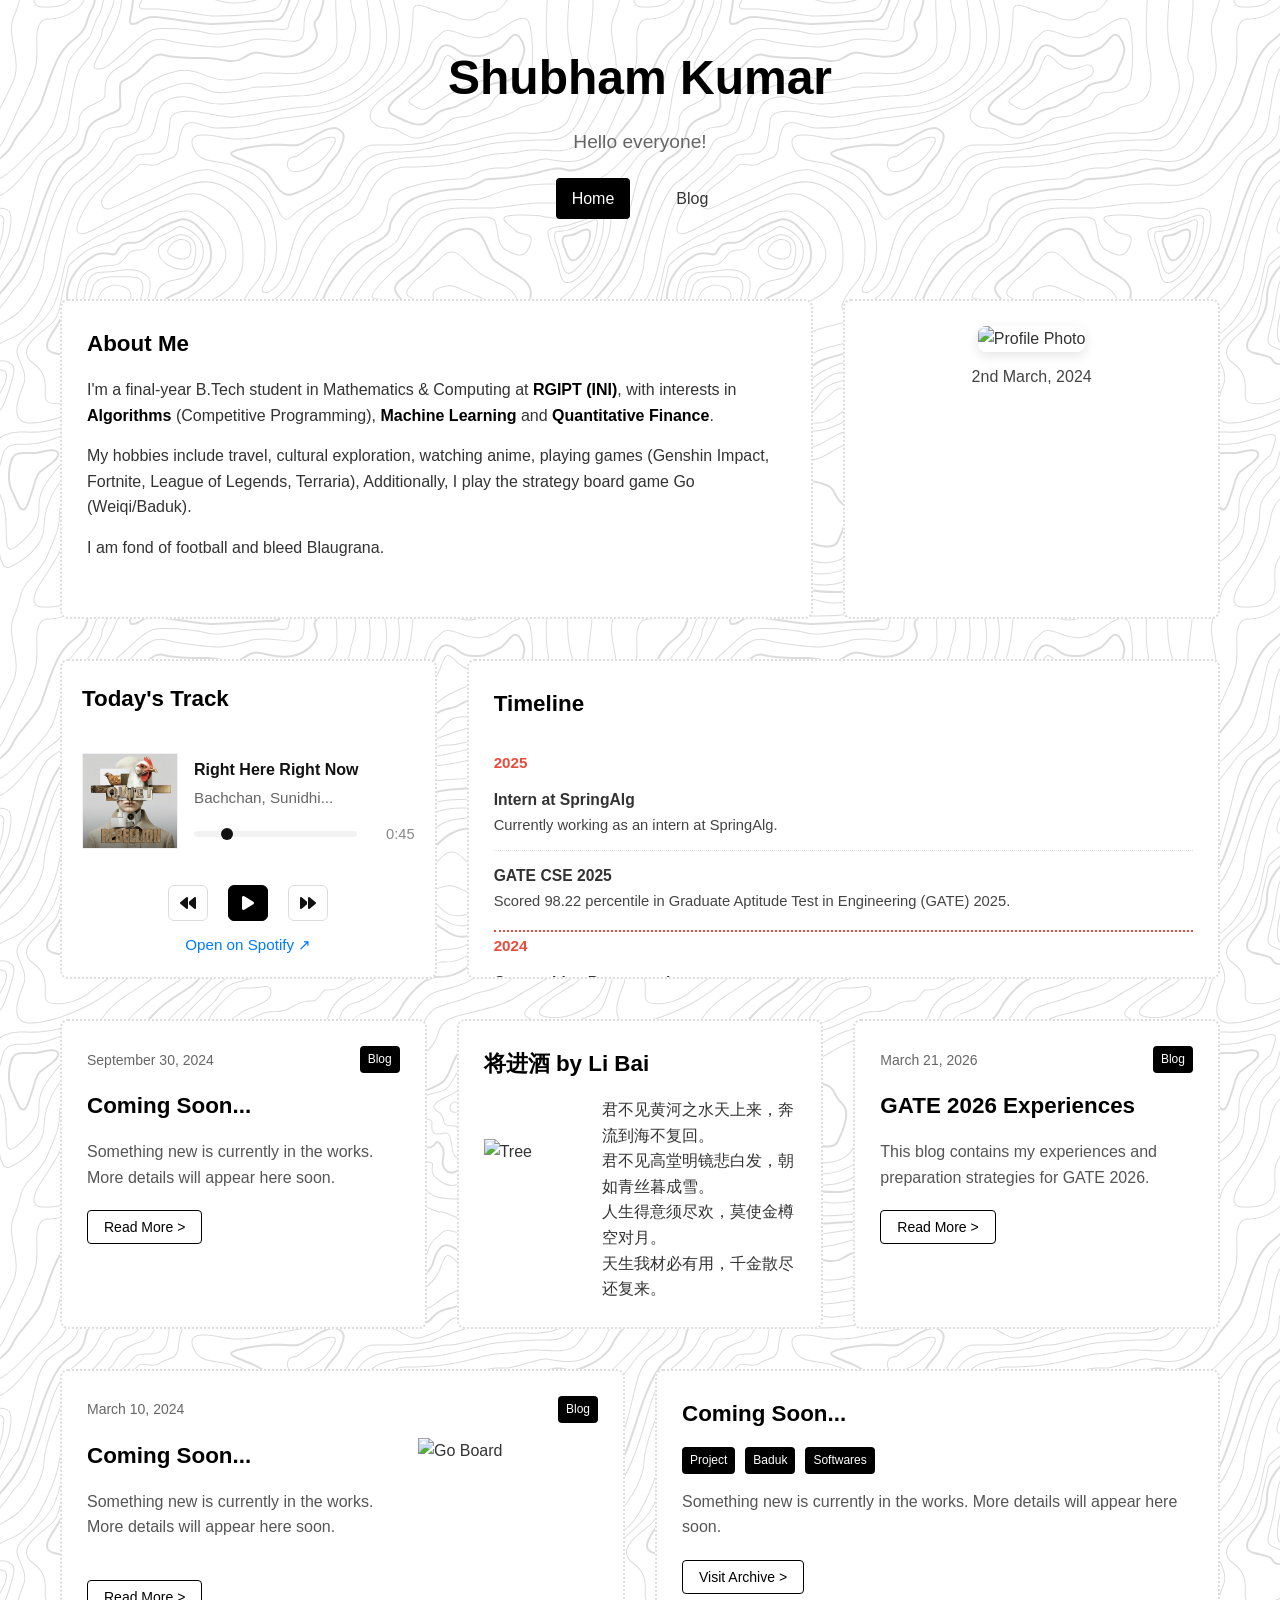
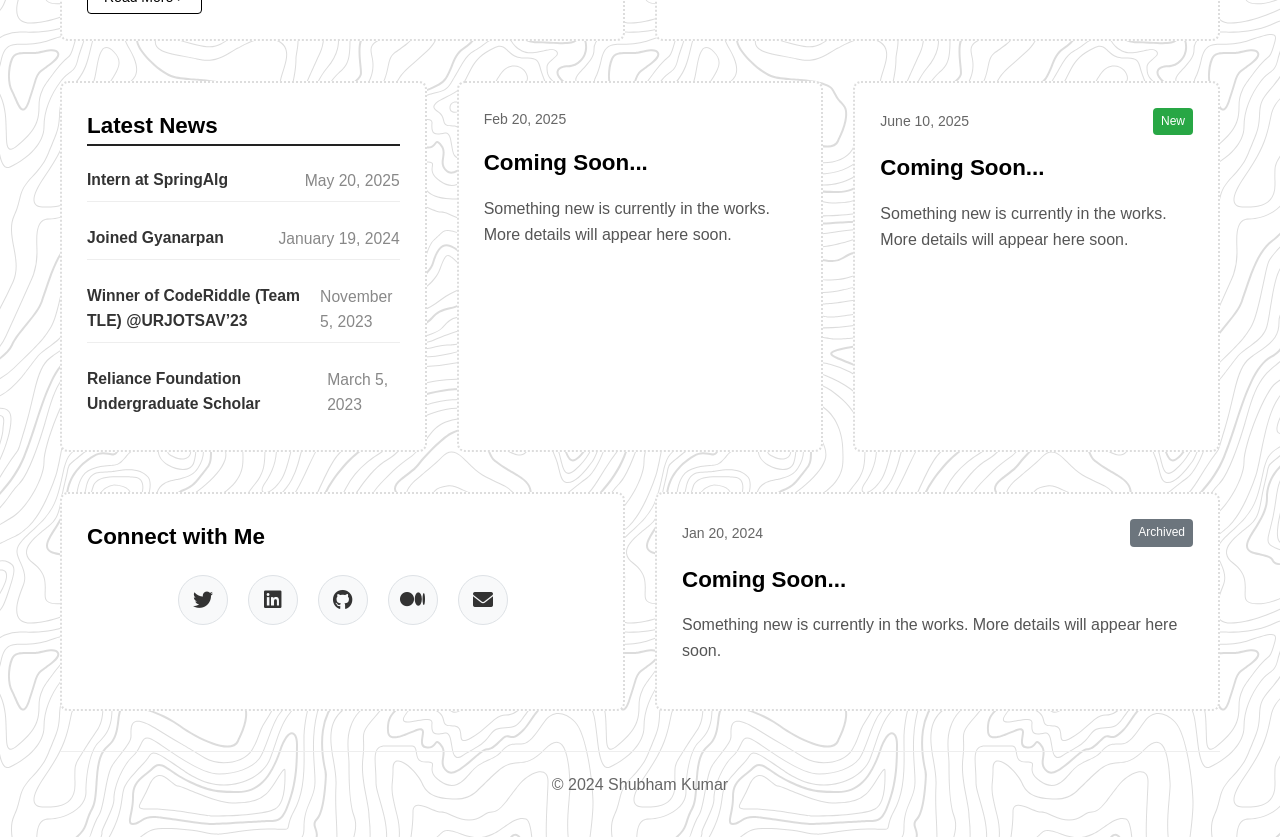
==== index.html @ 2d3f4906 "made some changes to the blog and index pages, added new music picture files, and updated the styles" ====
<!DOCTYPE html>
<html lang="en">
<head>
    <meta charset="UTF-8">
    <meta name="viewport" content="width=device-width, initial-scale=1.0">
    <title>Home | Shubham</title>
    <link rel="icon" type="image/png" href="Media/Favicon.png">
    <link rel="stylesheet" href="styles.css">
    <link href="https://cdnjs.cloudflare.com/ajax/libs/font-awesome/6.0.0/css/all.min.css" rel="stylesheet">
</head>
<body>
    <div class="container">
        <!-- Header Section -->
        <header class="header">
            <h1 class="main-title">Shubham Kumar</h1>
            <h1 class="main-title"></h1>
            <p class="greeting"><span id="dynamic-greeting">Hello everyone!</span></p>
            
            <nav class="navigation">
                <a href="index.html" class="nav-link active">Home</a>
                <a href="blog.html" class="nav-link">Blog</a>
                <!-- <a href="#" class="nav-link">Site</a>
                <a href="#" class="nav-link">V1</a> -->
            </nav>
            
            <!-- <div class="search-container">
                <input type="text" placeholder="Search..." class="search-input">
                <button class="search-clear">×</button>
            </div> -->
        </header>

        <!-- Main Content -->
        <main class="main-content">
            <!-- Top Row - About Me and Profile Image -->
            <div class="content-row about-top-row">
                <div class="content-card about-me-card">
                    <h3 class="card-title">About Me</h3>
                    <div class="about-text">
                        <p>I'm a final-year B.Tech student in Mathematics & Computing at <strong>RGIPT (INI)</strong>, with interests in <strong>Algorithms</strong> (Competitive Programming), <strong>Machine Learning</strong> and <strong>Quantitative Finance</strong>.</p>
                        <p>My hobbies include travel, cultural exploration, watching anime, playing games (Genshin Impact, Fortnite, League of Legends, Terraria), Additionally, I play the strategy board game Go (Weiqi/Baduk).</p>
                        <p>I am fond of football and bleed Blaugrana.</p>
                    </div>
                </div>
                <div class="content-card profile-image-card">
                    <div style="display: flex; flex-direction: column; align-items: center; width: 100%;">
                        <img src="Media/Me.jpg" alt="Profile Photo" class="profile-photo" />
                        <span style="margin-top: 12px; font-size: 1rem; color: #444;">2nd March, 2024</span>
                    </div>
                </div>
            </div>

            <!-- Second Row - Timeline and Music -->
            <div class="content-row about-second-row">
                <div class="content-card music-card">
                    <div class="music-book">
                        <h3 class="card-title">Today's Track</h3>
                        <div class="music-body">
                            <div class="album-art" style="background-image: url('Media/musicpic1.jpeg');"></div>
                            <div class="track-info">
                                <div class="track-title">Right Here Right Now</div>
                                <div class="track-artist">Bachchan, Sunidhi...</div>
                                <div class="progress-row">
                                    <div class="progress-track">
                                        <div class="progress-dot"></div>
                                    </div>
                                    <div class="time">0:45</div>
                                </div>
                            </div>
                        </div>
                        <div class="music-controls">
                            <button class="ctrl prev" title="Previous"><i class="fas fa-backward"></i></button>
                            <button class="ctrl play" title="Play"><i class="fas fa-play"></i></button>
                            <button class="ctrl next" title="Next"><i class="fas fa-forward"></i></button>
                        </div>
                        <a class="open-spotify" href="#" target="_blank">Open on Spotify ↗</a>
                    </div>
                </div>
                <div class="content-card">
                    <h3 class="card-title">Timeline</h3>
                    <div class="timeline-items">
                        <div class="timeline-year-label">2025</div>
                        <div class="timeline-item">
                            <div class="timeline-title">Intern at SpringAlg</div>
                            <div class="timeline-description">Currently working as an intern at SpringAlg.</div>
                        </div>
                        <div class="timeline-separator"></div>
                        <div class="timeline-item">
                            <div class="timeline-title">GATE CSE 2025</div>
                            <div class="timeline-description">Scored 98.22 percentile in Graduate Aptitude Test in Engineering (GATE) 2025.</div>
                        </div>
                        <div class="timeline-separator timeline-separator-red"></div>
                        <div class="timeline-year-label">2024</div>
                        <div class="timeline-item">
                            <div class="timeline-title">Competitive Programming</div>
                            <div class="timeline-description">Practiced on platforms such as Codeforces (Max Rating: 1298, Pupil), CodeChef (Max Rating: 1736), and LeetCode. Secured a global rank of 61 in CodeChef START113 among 30,000+ participants.</div>
                        </div>
                        <div class="timeline-separator"></div>
                        <div class="timeline-item">
                            <div class="timeline-title">Joined Gyanarpan, Project Amethi</div>
                            <div class="timeline-description">An initiative by RGIPT aimed at providing free and quality education to students in the Amethi district.</div>
                        </div>
                        <div class="timeline-separator timeline-separator-red"></div>
                        <div class="timeline-year-label">2023</div>
                        <div class="timeline-item">
                            <div class="timeline-title">Participated in ICPC</div>
                            <div class="timeline-description">International Collegiate Programming Contest (ICPC) is a team-based programming competition. Though we couldn’t make it to the results, I had a great time preparing for it with other two teammates.</div>
                        </div>
                        <div class="timeline-separator"></div>
                        <div class="timeline-item">
                            <div class="timeline-title">Winner of CodeRiddle (Team TLE)</div>
                            <div class="timeline-description">An algorithmic problem-solving contest held at URJOTSAV’23, the annual tech fest of RGIPT.</div>
                        </div>
                        <div class="timeline-separator"></div>
                        <div class="timeline-item">
                            <div class="timeline-title">Reliance Foundation Undergraduate Scholar</div>
                            <div class="timeline-description">Selected among the top 5,000 students from a pool of 40,000+ applicants.</div>
                        </div>
                        <div class="timeline-separator"></div>
                        <div class="timeline-item">
                            <div class="timeline-title">Participated in Meta Hacker Cup</div>
                            <div class="timeline-description">Competed in Meta’s annual international programming competition focused on problem-solving and algorithms.</div>
                        </div>
                        <div class="timeline-separator"></div>
                        <div class="timeline-item">
                            <div class="timeline-title">Did my First Hackathon</div>
                            <div class="timeline-description">Participated in Hack-cessible, my first hackathon, as a member of the amHACKS team.</div>
                        </div>
                        <div class="timeline-separator"></div>
                        <div class="timeline-item">
                            <div class="timeline-title">HSF-India Training at TIFR</div>
                            <div class="timeline-description">Attended the HSF-India Training by CERN. This training mainly focus on High Energy Physics and Machine Learning.</div>
                        </div>
                        <div class="timeline-separator"></div>
                        <div class="timeline-item">
                            <div class="timeline-title">Joined ACM Student Chapter</div>
                            <div class="timeline-description">Association for Computing Machinery (ACM) Student Chapter at RGIPT, is a student-run community that promotes learning, collaboration, and research in computer science.</div>
                        </div>
                        <div class="timeline-separator timeline-separator-red"></div>
                        <div class="timeline-year-label">2022</div>
                        <div class="timeline-item">
                            <div class="timeline-title">Wrote And Ran My First C Program</div>
                            <div class="timeline-description">Instead of the traditional "Hello World," my first program performed the addition of two numbers.</div>
                        </div>
                        <div class="timeline-separator"></div>
                        <div class="timeline-item">
                            <div class="timeline-title">Joined Rajiv Gandhi Institute of Petroleum Technology</div>
                            <div class="timeline-description">Joined Rajiv Gandhi Institute of Petroleum Technology as a Mathematics And Computing UG student.</div>
                        </div>
                    </div>
                </div>
            </div>

            <div class="content-row">
                <div class="content-card">
                    <div class="card-header">
                        <span class="date">September 30, 2024</span>
                        <span class="category">Blog</span>
                    </div>
                    <h3 class="card-title">Coming Soon...</h3>
                    <p class="card-description">Something new is currently in the works. More details will appear here soon.</p>
                    <button class="read-more-btn" onclick="window.location.href='under-construction.html'">Read More ></button>
                </div>

                <div class="content-card">
                    <h3 class="card-title">将进酒 by Li Bai</h3>
                    <div class="poem-content" style="display:flex;align-items:center;">
                        <div class="poem-image" style="flex:1;">
                            <img src="Media/Tree.webp" alt="Tree" style="width:100%;height:100%;object-fit:cover;display:block;">
                        </div>
                        <div class="poem-text" style="flex:2; padding-left:18px;">
                            <p>君不见黄河之水天上来，奔流到海不复回。</p>
                            <p>君不见高堂明镜悲白发，朝如青丝暮成雪。</p>
                            <p>人生得意须尽欢，莫使金樽空对月。</p>
                            <p>天生我材必有用，千金散尽还复来。</p>
                        </div>
                    </div>
                </div>

                <div class="content-card">
                    <div class="card-header">
                        <span class="date">March 21, 2026</span>
                        <span class="category">Blog</span>
                    </div>
                    <h3 class="card-title">GATE 2026 Experiences</h3>
                    <p class="card-description">This blog contains my experiences and preparation strategies for GATE 2026.</p>
                    <button class="read-more-btn" onclick="window.location.href='under-construction.html'">Read More ></button>
                </div>
            </div>

            <!-- Bottom Row -->
            <div class="content-row">
                <div class="content-card">
                    <div class="card-header">
                        <span class="date">March 10, 2024</span>
                        <span class="category">Blog</span>
                    </div>
                    <div class="card-content-with-image">
                        <div class="text-content">
                            <h3 class="card-title">Coming Soon...</h3>
                            <p class="card-description">Something new is currently in the works. More details will appear here soon.</p>
                        </div>
                        <div class="go-board-image">
                            <img src="Media/Game.png" alt="Go Board" class="go-board-img">
                        </div>
                    </div>
                    <button class="read-more-btn" onclick="window.location.href='under-construction.html'">Read More ></button>
                </div>

                <div class="content-card">
                    <h3 class="card-title">Coming Soon...</h3>
                    <div class="tags">
                        <span class="tag">Project</span>
                        <span class="tag">Baduk</span>
                        <span class="tag">Softwares</span>
                    </div>
                    <p class="card-description">Something new is currently in the works. More details will appear here soon.</p>
                    <button class="visit-archive-btn" onclick="window.location.href='under-construction.html'">Visit Archive ></button>
                </div>
            </div>

            <!-- Latest News Section -->
            <div class="content-row">
                <div class="content-card">
                    <h3 class="card-title" style="margin-bottom:0;">Latest News</h3>
                    <hr class="news-divider">
                    <div class="news-list">
                        <div class="news-item">
                            <span class="news-text" style="font-weight:600;">Intern at SpringAlg</span>
                            <span class="news-date" style="display:block; color:#888; font-size:0.98em; margin-top:2px;">May 20, 2025</span>
                        </div>
                        <div class="news-item">
                            <span class="news-text" style="font-weight:600;">Joined Gyanarpan</span>
                            <span class="news-date" style="display:block; color:#888; font-size:0.98em; margin-top:2px;">January 19, 2024</span>
                        </div>
                        <div class="news-item">
                            <span class="news-text" style="font-weight:600;">Winner of CodeRiddle (Team TLE) @URJOTSAV’23</span>
                            <span class="news-date" style="display:block; color:#888; font-size:0.98em; margin-top:2px;">November 5, 2023</span>
                        </div>
                        <div class="news-item">
                            <span class="news-text" style="font-weight:600;">Reliance Foundation Undergraduate Scholar</span>
                            <span class="news-date" style="display:block; color:#888; font-size:0.98em; margin-top:2px;">March 5, 2023</span>
                        </div>
                    </div>
                </div>

                <div class="content-card">
                    <div class="card-header">
                        <span class="date">Feb 20, 2025</span>
                    </div>
                    <h3 class="card-title">Coming Soon...</h3>
                    <p class="card-description">Something new is currently in the works. More details will appear here soon.</p>
                </div>

                <div class="content-card">
                    <div class="card-header">
                        <span class="date">June 10, 2025</span>
                        <span class="new-tag">New</span>
                    </div>
                    <h3 class="card-title">Coming Soon...</h3>
                    <p class="card-description">Something new is currently in the works. More details will appear here soon.</p>
                </div>
            </div>

            <!-- Connect and Projects Section -->
            <div class="content-row">
                <div class="content-card">
                    <h3 class="card-title">Connect with Me</h3>
                    <div class="social-icons">
                        <a href="https://x.com/shubhamkumarco" class="social-icon" title="Twitter" target="_blank"><i class="fab fa-twitter"></i></a>
                        <a href="https://www.linkedin.com/in/shubhamkumartrichy/" class="social-icon" title="LinkedIn" target="_blank"><i class="fab fa-linkedin"></i></a>
                        <a href="https://github.com/Shubhamkumartrichy" class="social-icon" title="GitHub" target="_blank"><i class="fab fa-github"></i></a>
                        <a href="https://medium.com/@shubhamkumarcode" class="social-icon" title="Medium" target="_blank"><i class="fab fa-medium"></i></a>
                        <a href="mailto:shubhamkumarcode@gmail.com" class="social-icon" title="Email" target="_blank"><i class="fas fa-envelope"></i></a>
                    </div>
                </div>

                <div class="content-card">
                    <div class="card-header">
                        <span class="date">Jan 20, 2024</span>
                        <span class="archived-tag">Archived</span>
                    </div>
                    <h3 class="card-title">Coming Soon...</h3>
                    <p class="card-description">Something new is currently in the works. More details will appear here soon.</p>
                </div>
            </div>
        </main>

        <!-- Footer -->
        <footer class="footer">
            <p>&copy; 2024 Shubham Kumar</p>
        </footer>
    </div>

    <!-- Mobile-only popup -->
<div id="mobile-popup" class="mobile-popup-overlay">
  <div class="mobile-popup-box">
    <h2 class="mobile-popup-title">Notice</h2>
    <p class="mobile-popup-msg">
      This website is designed for laptop/desktop viewing.<br>
      For the best experience, please use a larger screen.
    </p>
    <button id="mobile-popup-btn" class="mobile-popup-btn">Continue Anyways</button>
  </div>
</div>

    <script src="script.js"></script>
    <script src="https://cdn.plot.ly/plotly-latest.min.js"></script>
    <script>
        
const greetings = [
    "Hello everyone!",             // English
    "सभी को नमस्कार!",             // Hindi
    "எல்லோருக்கும் வணக்கம்!",      // Tamil
    "ಎಲ್ಲರಿಗೂ ನಮಸ್ಕಾರ!",          // Kannada
    "सर्वांना नमस्कार!",            // Marathi
    "こんにちは皆さん!",              // Japanese
    "大家好!",                       // Mandarin Chinese
    "Hallo zusammen!",              // German
    "¡Hola a todos!",               // Spanish
    "Bonjour à tous!",              // French
    "सर्वेभ्यः नमः!",               // Sanskrit
    "Ciao a tutti!",                // Italian
    "সবাইকে শুভেচ্ছা!",             // Bengali
    "എല്ലാവർക്കും നമസ്കാരം!",         // Malayalam
    "అందరికి నమస్కారం!",             // Telugu
    "ਸਾਰੇਆਂ ਨੂੰ ਨਮਸਕਾਰ!"           // Punjabi
];

let idx = 0;
setInterval(() => {
    const greetingEl = document.getElementById('dynamic-greeting');
    if (greetingEl) {
        greetingEl.textContent = greetings[idx];
    }
    idx = (idx + 1) % greetings.length;
}, 1000);
</script>
<script>
document.addEventListener("DOMContentLoaded", function() {
    const mapEl = document.getElementById("map");
    if (mapEl && window.Plotly) {
        var longStay = {
          type: 'scattergeo',
          mode: 'markers',
          name: 'Spent >250 days',
          text: [
            "Nalanda (2005-2008)",
            "Kolkata (2008-2010)",
            "Trichy (2010-2020)",
            "New Delhi (2020-2022)",
            "Jais (2022-2025)",
            "Bengaluru (2025-2026)"
          ],
          lon: [85.52, 88.36, 78.69, 77.21, 81.69, 77.59],
          lat: [25.13, 22.57, 10.81, 28.61, 26.25, 12.97],
          marker: { size: 10, color: 'teal', symbol: 'circle' },
          hovertemplate: "%{text}<extra></extra>"
        };

        var shortStay = {
          type: 'scattergeo',
          mode: 'markers',
          name: 'Spent <250 days',
          text: ["Dehradun (2022)", "Wayanad (2024)", "Munnar (2024)"],
          lon: [78.0322, 76.1320, 77.0595],
          lat: [30.3165, 11.6854, 10.0889],
          marker: { size: 10, color: 'orange', symbol: 'circle' },
          hovertemplate: "%{text}<extra></extra>"
        };

        var layout = {
          geo: {
            scope: 'world',
            projection: { type: 'natural earth' },
            showland: true,
            landcolor: "#f7f7f7",
            showcountries: true,
            countrycolor: "#222",
            countrywidth: 0.5,
            showframe: false,
            showcoastlines: false,
            bgcolor: 'rgba(0,0,0,0)'
          },
          legend: {
            x: 0.05,
            y: 0.95,
            bgcolor: "#fff",
            bordercolor: "#ccc",
            borderwidth: 1,
            font: {size: 12}
          },
          margin: {t: 0, r: 0, l: 0, b: 0}
        };

        Plotly.newPlot(mapEl, [longStay, shortStay], layout, {displayModeBar: false, responsive: true});
    }

    const posters = [
        {src: "Media/Music/1.jpg", link: "https://music.youtube.com/watch?v=Ye-IK7YCE60", title: "Experience - Ludovico Einaudi"},
        {src: "Media/Music/forest au lait.jpg", link: "https://music.youtube.com/watch?v=NIbIHn9QIME", title: "Butterfly Waltz - Brian Crain"},
        {src: "Media/Music/river flows in you.jpg", link: "https://music.youtube.com/watch?v=LbQvd99RSiY", title: "River Flows in You - Yiruma"},
        {src: "Media/Music/Spirited_Away_Japanese_poster.png", link: "https://www.youtube.com/playlist?list=PLJrkymb-Pon9EEoyUtHwoQfk8DHp8_h-O", title: "Nuvole Bianche - Ludovico Einaudi"}
    ];
    let musicIdx = 0;
    const posterEl = document.getElementById('music-poster');
    const dotsContainer = document.querySelector('.music-dots');
    const prevBtn = document.querySelector('.music-nav-btn.prev-btn');
    const nextBtn = document.querySelector('.music-nav-btn.next-btn');
    const infoIcon = document.querySelector('.music-info-icon');

    if (!posterEl || !dotsContainer || !prevBtn || !nextBtn || !infoIcon) {
        return;
    }

    function renderDots() {
        dotsContainer.innerHTML = '';
        posters.forEach((_, i) => {
            const dot = document.createElement('span');
            dot.className = 'dot' + (i === musicIdx ? ' active' : '');
            dot.style.cssText = 'width:12px;height:12px;border-radius:50%;background:#fff;opacity:' + (i === musicIdx ? '0.8' : '0.4') + ';margin:0 4px;display:inline-block;transition:opacity 0.2s;';
            dot.onclick = () => {
                musicIdx = i;
                updatePoster(musicIdx);
            };
            dotsContainer.appendChild(dot);
        });
    }

    function updatePoster(idx) {
        posterEl.src = posters[idx].src;
        renderDots();
    }

    posterEl.onclick = () => window.open(posters[musicIdx].link, '_blank');
    prevBtn.onclick = () => {
        musicIdx = (musicIdx - 1 + posters.length) % posters.length;
        updatePoster(musicIdx);
    };
    nextBtn.onclick = () => {
        musicIdx = (musicIdx + 1) % posters.length;
        updatePoster(musicIdx);
    };
    infoIcon.onclick = () => alert("Click on the image to listen");

    updatePoster(musicIdx);

    setInterval(() => {
        musicIdx = (musicIdx + 1) % posters.length;
        updatePoster(musicIdx);
    }, 1500);
});
</script>
</body>
</html>
---- styles.css ----
* {
    margin: 0;
    padding: 0;
    box-sizing: border-box;
}

body {
    font-family: -apple-system, BlinkMacSystemFont, 'Segoe UI', Roboto, Oxygen, Ubuntu, Cantarell, sans-serif;
    background-color: #ffffff;
    background-image: url("data:image/svg+xml,%3Csvg xmlns='http://www.w3.org/2000/svg' width='600' height='600' viewBox='0 0 600 600'%3E%3Cpath fill='%23696969' fill-opacity='0.23' d='M600 325.1v-1.17c-6.5 3.83-13.06 7.64-14.68 8.64-10.6 6.56-18.57 12.56-24.68 19.09-5.58 5.95-12.44 10.06-22.42 14.15-1.45.6-2.96 1.2-4.83 1.9l-4.75 1.82c-9.78 3.75-14.8 6.27-18.98 10.1-4.23 3.88-9.65 6.6-16.77 8.84-1.95.6-3.99 1.17-6.47 1.8l-6.14 1.53c-5.29 1.35-8.3 2.37-10.54 3.78-3.08 1.92-6.63 3.26-12.74 5.03a384.1 384.1 0 0 1-4.82 1.36c-2.04.58-3.6 1.04-5.17 1.52a110.03 110.03 0 0 0-11.2 4.05c-2.7 1.15-5.5 3.93-8.78 8.4a157.68 157.68 0 0 0-6.15 9.2c-5.75 9.07-7.58 11.74-10.24 14.51a50.97 50.97 0 0 1-4.6 4.22c-2.33 1.9-10.39 7.54-11.81 8.74a14.68 14.68 0 0 0-3.67 4.15c-1.24 2.3-1.9 4.57-2.78 8.87-2.17 10.61-3.52 14.81-8.2 22.1-4.07 6.33-6.8 9.88-9.83 12.99-.47.48-.95.96-1.5 1.48l-3.75 3.56c-1.67 1.6-3.18 3.12-4.86 4.9a42.44 42.44 0 0 0-9.89 16.94c-2.5 8.13-2.72 15.47-1.76 27.22.47 5.82.51 6.36.51 8.18 0 10.51.12 17.53.63 25.78.24 4.05.56 7.8.97 11.22h.9c-1.13-9.58-1.5-21.83-1.5-37 0-1.86-.04-2.4-.52-8.26-.94-11.63-.72-18.87 1.73-26.85a41.44 41.44 0 0 1 9.65-16.55c1.67-1.76 3.18-3.27 4.83-4.85.63-.6 3.13-2.96 3.75-3.57a71.6 71.6 0 0 0 1.52-1.5c3.09-3.16 5.86-6.76 9.96-13.15 4.77-7.42 6.15-11.71 8.34-22.44.86-4.21 1.5-6.4 2.68-8.6.68-1.25 1.79-2.48 3.43-3.86 1.38-1.15 9.43-6.8 11.8-8.72 1.71-1.4 3.26-2.81 4.7-4.3 2.72-2.85 4.56-5.54 10.36-14.67a156.9 156.9 0 0 1 6.1-9.15c3.2-4.33 5.9-7.01 8.37-8.07 3.5-1.5 7.06-2.77 11.1-4.02a233.84 233.84 0 0 1 7.6-2.2l2.38-.67c6.19-1.79 9.81-3.16 12.98-5.15 2.14-1.33 5.08-2.33 10.27-3.65l6.14-1.53c2.5-.63 4.55-1.2 6.52-1.82 7.24-2.27 12.79-5.06 17.15-9.05 4.05-3.72 9-6.2 18.66-9.9l4.75-1.82c1.87-.72 3.39-1.31 4.85-1.91 10.1-4.15 17.07-8.32 22.76-14.4 6.05-6.45 13.95-12.4 24.49-18.92 1.56-.96 7.82-4.6 14.15-8.33v-64.58c-4 8.15-8.52 14.85-12.7 17.9-2.51 1.82-5.38 4.02-9.04 6.92a1063.87 1063.87 0 0 0-6.23 4.98l-1.27 1.02a2309.25 2309.25 0 0 1-4.87 3.9c-7.55 6-12.9 10.05-17.61 13.19-3.1 2.06-3.86 2.78-8.06 7.13-5.84 6.07-11.72 8.62-29.15 10.95-11.3 1.5-20.04 4.91-30.75 11.07-1.65.94-7.27 4.27-6.97 4.1-2.7 1.58-4.69 2.69-6.64 3.66-5.63 2.8-10.47 4.17-15.71 4.17-17.13 0-41.44 11.51-51.63 22.83-12.05 13.4-31.42 27.7-45.25 31.16-7.4 1.85-11.85 7.05-14.04 14.69-1.26 4.4-1.58 8.28-1.58 13.82 0 .82.01.98.24 3.63.45 5.18.35 8.72-.77 13.26-1.53 6.2-4.89 12.6-10.59 19.43-13.87 16.65-22.88 46.58-22.88 71.68 0 2.39.02 4.26.06 8.75.12 10.8.1 15.8-.22 21.95-.56 11.18-2.09 20.73-5 29.3h-1.05c2.94-8.56 4.49-18.12 5.05-29.35.31-6.13.34-11.1.22-21.9-.04-4.48-.06-6.36-.06-8.75 0-25.32 9.07-55.47 23.12-72.32 5.6-6.72 8.88-12.99 10.38-19.03 1.09-4.4 1.18-7.85.74-12.93-.23-2.7-.24-2.86-.24-3.72 0-5.62.32-9.57 1.62-14.1 2.28-7.95 6.97-13.44 14.76-15.39 13.6-3.4 32.82-17.59 44.75-30.84C409 360.14 433.58 348.5 451 348.5c5.07 0 9.77-1.33 15.26-4.07 1.93-.96 3.9-2.05 6.58-3.62-.3.18 5.33-3.16 6.98-4.11 10.82-6.21 19.66-9.67 31.11-11.2 17.23-2.3 22.9-4.75 28.57-10.64 4.25-4.41 5.04-5.16 8.22-7.28 4.68-3.11 10.01-7.14 17.55-13.14a1113.33 1113.33 0 0 0 4.86-3.89l1.28-1.02a4668.54 4668.54 0 0 1 6.23-4.98c3.67-2.9 6.55-5.12 9.07-6.95 4.37-3.19 9.16-10.56 13.29-19.4v66.9zm0-116.23c-.62.01-1.27.06-1.95.13-6.13.63-13.83 3.45-21.83 7.45-3.64 1.82-8.46 2.67-14.17 2.71-4.7.04-9.72-.47-14.73-1.33-1.7-.3-3.26-.61-4.67-.93a31.55 31.55 0 0 0-3.55-.57 273.4 273.4 0 0 0-16.66-.88c-10.42-.16-17.2.74-17.97 2.73-.38.97.6 2.55 3.03 4.87 1.01.97 2.22 2.03 4.04 3.55a1746.07 1746.07 0 0 0 4.79 4.02c1.39 1.2 3.1 1.92 5.5 2.5.7.16.86.2 2.64.54 3.53.7 5.03 1.25 6.15 2.63 1.41 1.76 1.4 4.54-.15 8.88-2.44 6.83-5.72 10.05-10.19 10.33-3.63.23-7.6-1.29-14.52-5.06-4.53-2.47-6.82-7.3-8.32-15.26-.17-.87-.32-1.78-.5-2.86l-.43-2.76c-1.05-6.58-1.9-9.2-3.73-10.11-.81-.4-1.59-.74-2.36-1-2.27-.77-4.6-1.02-8.1-.92-2.29.07-14.7 1-13.77.93-20.55 1.37-28.8 5.05-37.09 14.99a133.07 133.07 0 0 0-4.25 5.44l-2.3 3.09-2.51 3.32c-4.1 5.36-7.06 8.48-10.39 11.12-.65.52-1.33 1.04-2.13 1.62l-4.11 2.94a106.8 106.8 0 0 0-5.16 3.99c-4.55 3.74-9.74 8.6-16.25 15.38-8.25 8.58-11.78 13.54-11.7 15.95.07 1.65 1.64 2.11 6.79 2.38 1.61.09 2.15.12 2.98.2 2.95.24 5.09.73 6.81 1.68 7.48 4.15 11.63 7.26 13.95 11.58 3.3 6.15.8 12.88-8.89 20.26-8.28 6.3-11.1 10.37-11.31 14.96-.06 1.17 0 1.93.26 4.43.69 6.47.25 10.65-2.8 17.42a44.23 44.23 0 0 1-4.16 7.53c-2.82 3.97-5.47 5.74-10.6 7.69-.43.16-3.34 1.23-4.27 1.59-1.8.68-3.38 1.36-5.01 2.14-4.18 2-8.4 4.6-13.1 8.24-8.44 6.51-13.23 14.56-15.98 25.06-1.1 4.2-1.55 6.81-2.8 15.21-1.26 8.6-2.17 12.64-4.08 16.55-2.1 4.28-11.93 26.59-12.97 28.88a382.7 382.7 0 0 1-6.37 13.41c-4.07 8.11-7.61 14.07-10.73 17.81-5.38 6.46-8.98 14.37-13.77 28.42a810.14 810.14 0 0 0-1.89 5.6c-1.8 5.35-2.96 8.6-4.26 11.85-6.13 15.32-25.43 26.31-46.46 26.31-11.2 0-20.58-2.74-31.02-8.55-5.6-3.13-4.55-2.42-22.26-14.54-14.33-9.8-17.7-10.73-20.47-6.9-.37.5-1.81 2.74-1.83 2.77a52.24 52.24 0 0 1-4.94 5.9c-.73.79-5.52 5.87-6.97 7.45-2.38 2.6-4.3 4.81-5.98 6.93a45.6 45.6 0 0 0-5.08 7.66c-1.29 2.57-1.9 5.25-2.66 10.6a997.6 997.6 0 0 1-.46 3.18h-1l.47-3.32c.77-5.45 1.4-8.2 2.75-10.9a46.54 46.54 0 0 1 5.2-7.84c1.7-2.14 3.63-4.38 6.03-6.98 1.45-1.59 6.24-6.68 6.96-7.46a51.58 51.58 0 0 0 4.84-5.78s1.47-2.26 1.86-2.8c3.25-4.5 7.08-3.44 21.84 6.67 17.67 12.08 16.62 11.38 22.19 14.48 10.3 5.73 19.5 8.43 30.53 8.43 20.65 0 39.57-10.77 45.54-25.69a219.7 219.7 0 0 0 4.24-11.8 6752.32 6752.32 0 0 0 1.88-5.6c4.83-14.16 8.47-22.14 13.96-28.73 3.05-3.66 6.56-9.57 10.6-17.61 1.97-3.93 4.04-8.31 6.35-13.38 1.03-2.28 10.88-24.61 12.98-28.91 1.85-3.79 2.75-7.76 4-16.25 1.24-8.44 1.7-11.07 2.81-15.32 2.8-10.7 7.71-18.94 16.33-25.6a73.18 73.18 0 0 1 13.29-8.35c1.66-.8 3.27-1.48 5.08-2.18.94-.36 3.86-1.43 4.28-1.59 4.95-1.88 7.44-3.55 10.14-7.33 1.35-1.9 2.68-4.3 4.06-7.37 2.97-6.58 3.39-10.59 2.72-16.9a27.13 27.13 0 0 1-.27-4.58c.22-4.94 3.21-9.24 11.7-15.7 9.33-7.11 11.66-13.34 8.62-19-2.2-4.09-6.25-7.12-13.55-11.17-1.57-.88-3.6-1.33-6.42-1.57-.8-.07-1.34-.1-2.95-.19-5.77-.3-7.63-.85-7.72-3.34-.1-2.81 3.5-7.87 11.97-16.69 6.53-6.8 11.75-11.69 16.33-15.45 1.79-1.47 3.42-2.72 5.2-4.03l4.12-2.94c.79-.58 1.46-1.08 2.1-1.59 3.26-2.6 6.16-5.65 10.21-10.94a383.2 383.2 0 0 0 2.5-3.32l2.31-3.09c1.8-2.39 3.04-4 4.29-5.48 8.47-10.17 16.98-13.96 37.27-15.3-.44.02 12-.9 14.32-.98 3.62-.1 6.05.16 8.46.98.8.27 1.62.62 2.47 1.04 2.27 1.14 3.17 3.87 4.27 10.85l.44 2.76c.17 1.07.33 1.97.5 2.83 1.44 7.69 3.62 12.29 7.8 14.57 6.76 3.68 10.6 5.15 13.99 4.94 4-.25 6.99-3.17 9.3-9.67 1.45-4.04 1.46-6.49.32-7.92-.9-1.12-2.28-1.62-5.57-2.27a55.8 55.8 0 0 1-2.67-.55c-2.54-.6-4.39-1.4-5.93-2.71a252.63 252.63 0 0 0-4.78-4.01 84.35 84.35 0 0 1-4.08-3.6c-2.73-2.6-3.86-4.43-3.28-5.95 1.02-2.64 7.82-3.54 18.93-3.37a230.56 230.56 0 0 1 16.73.88c2.76.39 3.2.49 3.68.6 1.4.3 2.95.62 4.62.91a82.9 82.9 0 0 0 14.56 1.32c5.56-.04 10.24-.86 13.73-2.6 8.1-4.05 15.89-6.9 22.17-7.56.7-.07 1.4-.11 2.05-.13v1zm0-100.94v1.5c-8.62 16.05-17.27 29.55-23.65 35.92-3.19 3.2-7.62 4.9-13.54 5.56-4.45.48-8.28.4-19.18-.2-9.91-.55-15.32-.44-20.52.78a84.05 84.05 0 0 1-15 2.11l-2.25.14c-12.49.75-19.37 1.78-32.72 5.74-4.5 1.33-9.27 2.49-14.3 3.48a246.27 246.27 0 0 1-32.6 3.97c-7.56.45-13.21.57-20.24.57-5.4 0-11.9 1.61-18 5.18-8.3 4.87-15.06 12.87-19.53 24.5a68.57 68.57 0 0 1-4.56 9.8c-3.6 6.2-6.92 8.99-13.38 12.18l-4.03 1.96a64.48 64.48 0 0 0-15.16 10.25c-8.2 7.33-13.72 16.63-22.54 35.6l-2.08 4.49c-7.3 15.7-11.5 23.3-17.35 29.87-7.7 8.66-20.25 14.42-40.31 20.08-4.37 1.23-19.04 5.08-19.24 5.13-6.92 1.87-11.68 3.34-15.63 4.92-10.55 4.22-18.71 10.52-36.38 26.52l-1.7 1.54c-8.58 7.76-13.41 11.9-18.81 15.88-3.95 2.9-8 5.67-12.97 8.91-2.06 1.34-10.3 6.6-12.33 7.94-11.52 7.5-18.53 13.04-24.62 20.08a62.01 62.01 0 0 0-6.44 8.85c-4.13 6.91-6.27 13.15-9.2 25.11l-1.54 6.26c-.6 2.45-1.15 4.54-1.72 6.58-2.97 10.7-6.9 17.36-14.78 26.91L69.6 491a148.51 148.51 0 0 0-4.19 5.3 23.9 23.9 0 0 0-3.44 6.28c-1.16 3.23-1.52 5.9-1.87 11.94-.58 10.05-1.42 15.04-4.63 22.67-1.57 3.72-5.66 14.02-6.41 15.8a73.46 73.46 0 0 1-3.57 7.4c-2.88 5.14-6.71 10.12-13.12 16.95-5.96 6.36-8.87 10.9-10.61 16a56.88 56.88 0 0 0-1.38 4.82l-.46 1.84h-1.03l.52-2.08c.52-2.09.92-3.49 1.4-4.9 1.8-5.25 4.78-9.9 10.84-16.36 6.35-6.78 10.13-11.7 12.97-16.77a72.5 72.5 0 0 0 3.52-7.29c.75-1.76 4.84-12.06 6.4-15.8 3.17-7.5 3.99-12.4 4.56-22.33.35-6.14.72-8.88 1.93-12.23a24.9 24.9 0 0 1 3.58-6.54c1.27-1.7 2.6-3.37 4.22-5.34l4.11-4.95c7.8-9.46 11.66-16 14.59-26.54.56-2.04 1.1-4.12 1.71-6.56l1.53-6.26c2.96-12.04 5.13-18.36 9.32-25.39 1.84-3.08 4-6.05 6.54-8.99 6.17-7.12 13.24-12.7 24.83-20.26 2.05-1.33 10.28-6.6 12.33-7.94 4.96-3.22 9-5.98 12.92-8.87 5.37-3.95 10.19-8.08 18.74-15.82l1.7-1.54c17.76-16.09 25.98-22.43 36.67-26.7 4-1.6 8.8-3.09 15.75-4.96.21-.06 14.87-3.9 19.22-5.13 19.9-5.61 32.32-11.31 39.85-19.78 5.76-6.48 9.93-14.02 17.18-29.64l2.09-4.5c8.87-19.07 14.44-28.46 22.77-35.9a65.48 65.48 0 0 1 15.38-10.4l4.04-1.97c6.3-3.1 9.47-5.77 12.96-11.77a67.6 67.6 0 0 0 4.48-9.67c4.56-11.84 11.47-20.02 19.97-25 6.25-3.66 12.93-5.32 18.5-5.32 7.01 0 12.65-.12 20.17-.57a245.3 245.3 0 0 0 32.47-3.96c5-.98 9.75-2.13 14.22-3.45 13.43-3.98 20.38-5.02 32.94-5.78l2.24-.14c5.76-.37 9.8-.9 14.85-2.09 5.31-1.25 10.79-1.35 22.6-.7 9.04.5 12.84.58 17.21.1 5.71-.62 9.94-2.26 12.95-5.26 6.44-6.45 15.3-20.37 24.35-36.72zm0 450.21c-1.28-4.6-2.2-10.55-3.33-20.25l-.24-2.04-.23-2.03c-1.82-15.7-3.07-21.98-5.55-24.47-2.46-2.46-3.04-5.03-2.52-8.64.1-.6.18-1.1.39-2.15.69-3.54.77-5.04.08-6.84-.91-2.38-3.31-4.41-7.79-6.26-5.08-2.09-6.52-4.84-4.89-8.44.66-1.45 1.79-3.02 3.52-5.01 1.04-1.2 5.48-5.96 5.08-5.53 6.15-6.7 8.98-11.34 8.98-16.48a15.2 15.2 0 0 1 6.5-12.89v1.26a14.17 14.17 0 0 0-5.5 11.63c0 5.47-2.93 10.29-9.24 17.16.38-.42-4.04 4.33-5.07 5.5-1.67 1.93-2.75 3.43-3.36 4.77-1.37 3.04-.23 5.22 4.36 7.1 4.71 1.95 7.32 4.16 8.34 6.83.78 2.04.7 3.67-.03 7.4-.2 1.03-.3 1.51-.38 2.09-.48 3.33.03 5.59 2.23 7.8 2.74 2.74 3.98 8.96 5.84 25.06l.24 2.03.23 2.04c.82 7.01 1.53 12.06 2.34 16.03v4.33zm0-62.16c-1.4-3.13-4.43-9.9-4.95-11.17-1.02-2.53-1.25-3.8-.91-5.18.2-.84 2.05-4.68 2.32-5.33a70.79 70.79 0 0 0 3.54-11.2v3.99a62.82 62.82 0 0 1-2.62 7.6c-.31.75-2.09 4.46-2.27 5.18-.28 1.12-.08 2.22.87 4.57.41 1.02 2.5 5.7 4.02 9.09v2.45zm0-85.09c-1.65 1.66-3.66 2.9-6.4 4.13-.25.1-13.97 5.47-20.4 8.43-9.35 4.32-16.7 5.9-23.03 5.25-5.08-.53-9.02-2.25-14.77-5.92l-3.2-2.07a77.4 77.4 0 0 0-5.44-3.27c-4.05-2.18-3.25-5.8 1.47-10.47 3.71-3.68 9.6-7.93 18.73-13.8l4.46-2.82c17.95-11.33 18.22-11.5 22.27-14.74 11.25-9 19.69-14.02 26.31-15.1v1.02c-6.37 1.1-14.62 6-25.69 14.86-4.1 3.28-4.34 3.44-22.36 14.8a652.4 652.4 0 0 0-4.45 2.83c-9.07 5.83-14.92 10.05-18.57 13.66-4.31 4.28-4.95 7.13-1.7 8.88 1.7.91 3.29 1.88 5.5 3.3l3.2 2.08c5.64 3.59 9.45 5.25 14.34 5.76 6.13.64 13.32-.9 22.52-5.15 6.46-2.98 20.18-8.35 20.4-8.44 3.04-1.37 5.1-2.71 6.81-4.69v1.47zm0-41.37v1c-6.56.26-12.11 3.13-19.71 9.08l-4.63 3.68a51.87 51.87 0 0 1-4.4 3.14c-.82.52-5.51 3.33-6.22 3.76-3.31 2-6.15 3.8-8.87 5.6a112.61 112.61 0 0 0-8.16 5.92c-4.61 3.72-7.4 6.9-7.97 9.35-.63 2.67 1.48 4.53 7.05 5.46 10.7 1.78 20.92-.05 30.45-4.65a61.96 61.96 0 0 0 17.1-12.2 41.8 41.8 0 0 0 5.36-7.42v1.92a38.94 38.94 0 0 1-4.64 6.19 62.95 62.95 0 0 1-17.39 12.41c-9.7 4.68-20.13 6.55-31.05 4.73-6.06-1-8.65-3.29-7.85-6.67.64-2.74 3.53-6.05 8.31-9.9 2.35-1.9 5.1-3.88 8.24-5.97 2.73-1.82 5.58-3.61 8.9-5.62.72-.44 5.4-3.24 6.22-3.75 1.26-.8 2.6-1.76 4.3-3.09.8-.62 3.9-3.1 4.63-3.67 7.77-6.1 13.49-9.04 20.33-9.3zm0-154.6v1c-1.75-.24-4.3.23-7.82 1.55-10.01 3.75-13.8 5.07-19.15 6.76-1.78.56-2.63.83-3.87 1.24-1.48.5-3.16.76-6.74 1.16a1550.34 1550.34 0 0 0-2.64.3c-7.8.94-11.28 2.47-11.28 6.07 0 4.45 2.89 13.18 7.96 25.81a57.34 57.34 0 0 1 2.33 7.6 258.32 258.32 0 0 1 .84 3.46c1.86 7.62 3.17 10.71 5.56 11.67 2.21.88 4.7.6 7.47-.72 3.48-1.69 7.22-4.94 11.2-9.47 1.52-1.7 2.97-3.49 4.59-5.57l3.16-4.1c2.59-3.23 6.07-12.21 8.39-20.23v3.45c-2.29 7.2-5.27 14.5-7.61 17.41-.44.55-2.67 3.46-3.15 4.09-1.63 2.1-3.1 3.9-4.62 5.62-4.08 4.61-7.9 7.94-11.53 9.7-2.99 1.44-5.77 1.75-8.28.74-2.84-1.13-4.2-4.34-6.15-12.35a2097.48 2097.48 0 0 1-.84-3.46c-.8-3.2-1.47-5.45-2.28-7.46-5.14-12.8-8.04-21.55-8.04-26.19 0-4.37 3.84-6.06 12.16-7.07a160.9 160.9 0 0 1 2.65-.3c3.5-.39 5.15-.64 6.53-1.1 1.26-.42 2.1-.7 3.88-1.26 5.34-1.68 9.11-3 19.1-6.74 3.53-1.32 6.22-1.84 8.18-1.61zM0 292c10.13-11.31 18.13-23.2 23.07-35.39 3.3-8.14 6.09-16.12 10.81-30.55l1.59-4.84c6.53-19.94 10.11-29.82 14.77-39.56 6.07-12.72 12.55-21.18 20.27-25.54 6.66-3.76 10.2-7.86 12.22-13.15a46.6 46.6 0 0 0 1.86-6.58c1.23-5.2 2.05-7.59 3.93-10.36 2.45-3.62 6.27-6.53 12.1-8.96 15.78-6.58 16.73-7.04 18.05-9.01.65-.98.83-2.15.74-4.51-.03-.73-.23-3.82-.24-4A93.8 93.8 0 0 1 119 94c0-10.04.18-11.37 2.37-13.15.52-.42 1.13-.8 2.07-1.3.27-.14 2.18-1.12 2.84-1.48a68.4 68.4 0 0 0 9.12-5.87c2.06-1.54 2.64-2.14 8.01-7.93 3.78-4.09 6.21-6.36 8.96-8.12 3.64-2.33 7.2-3.12 10.9-2.11 4.4 1.2 10.81 2 18.78 2.46 6.9.4 12.9.5 21.95.5 4.87 0 8.97.47 15.4 1.57 7.77 1.33 9.3 1.54 12.38 1.54 4.05 0 7.43-.88 10.68-2.95 5.06-3.22 8.11-4.67 11.2-5.2 3.62-.64 4.77-.46 16.55 2.06 17.26 3.7 30.85 1.36 41.06-9.7 5.1-5.53 5.48-8.9 3.48-14.8-.83-2.42-1.03-3.1-1.17-4.3-.29-2.52.5-4.71 2.71-6.93 2.65-2.65 4.72-9.17 6.22-18.29h2.03c-1.56 9.71-3.77 16.65-6.83 19.7-1.79 1.8-2.36 3.39-2.14 5.28.11 1 .3 1.63 1.07 3.9 2.22 6.53 1.76 10.66-3.9 16.8-10.77 11.66-25.07 14.13-42.95 10.3-11.42-2.45-12.55-2.62-15.78-2.06-2.77.48-5.62 1.84-10.47 4.92a20.93 20.93 0 0 1-11.76 3.27c-3.25 0-4.81-.22-12.73-1.57C212.74 59.46 208.73 59 204 59c-9.1 0-15.11-.1-22.07-.5-8.09-.47-14.62-1.29-19.2-2.54-5.62-1.53-10.17 1.38-17.85 9.66-5.5 5.94-6.08 6.53-8.28 8.18a70.38 70.38 0 0 1-9.38 6.03c-.68.37-2.58 1.35-2.84 1.49-.84.44-1.35.76-1.75 1.08C121.16 83.6 121 84.8 121 94c0 1.85.06 3.54.17 5.44 0 .17.2 3.28.24 4.03.1 2.75-.13 4.29-1.08 5.71-1.67 2.5-2.27 2.8-18.95 9.74-5.48 2.29-8.99 4.96-11.2 8.24-1.71 2.51-2.47 4.73-3.64 9.7-.83 3.5-1.21 4.92-1.94 6.83-2.18 5.73-6.05 10.19-13.1 14.18-7.3 4.12-13.55 12.28-19.46 24.66-4.6 9.64-8.17 19.46-14.67 39.32l-1.58 4.84c-4.75 14.47-7.54 22.48-10.86 30.69-5.28 13.01-13.95 25.65-24.93 37.6v-2.97zm0 78v-.5l1-.01c6.32 0 7.47 5.2 4.6 13.36a60.36 60.36 0 0 1-5.6 11.3v-1.92a57.76 57.76 0 0 0 4.65-9.72c2.69-7.6 1.71-12.02-3.65-12.02-.34 0-.67 0-1 .02v-46.59a340.96 340.96 0 0 0 13.71-8.34c13.66-9.46 29.79-37.6 29.79-53.59 0-18.1 21.57-72.64 32.23-79.42 12.71-8.09 32.24-27.96 35.8-37.75 1.93-5.3 5.5-7.27 14.42-9.37 6.15-1.44 8.64-2.42 10.67-4.79 1.5-1.74 2.72-4.79 4.33-10.3.23-.78 1.9-6.68 2.43-8.46 3.62-12.08 7.3-18.49 13.47-20.39 2.5-.76 3.03-.98 9.74-3.7 7.49-3.03 11.97-4.43 17.12-4.92 6.75-.65 13.13.75 19.55 4.67 5.43 3.32 12.19 4.72 20.17 4.56 6.03-.12 12.2-1.07 19.83-2.8 1.82-.4 7.38-1.74 8.26-1.94 2.69-.6 4.34-.89 5.48-.89 4.97 0 8.93-.05 14.2-.27 7.9-.32 15.56-.92 22.75-1.88 8.5-1.14 15.9-2.73 21.88-4.82 18.9-6.62 32.64-18.3 33.67-27.59.29-2.56.4-2.96 2.79-11.11 2.33-7.95 3.21-12.93 2.72-18.23-.2-2.24-.69-4.38-1.48-6.42-1.5-3.92-2.63-9.4-3.43-16.18h.9c.77 6.47 1.89 11.72 3.47 15.82a24.93 24.93 0 0 1 1.54 6.69c.5 5.46-.4 10.54-2.77 18.6-2.36 8.06-2.47 8.47-2.74 10.95-1.09 9.75-15.1 21.68-34.33 28.41-6.06 2.12-13.52 3.72-22.09 4.87-7.22.96-14.92 1.57-22.83 1.89-5.3.21-9.27.27-14.25.27-1.04 0-2.64.27-5.26.87-.87.2-6.43 1.53-8.26 1.94-7.68 1.73-13.92 2.7-20.03 2.82-8.15.17-15.1-1.27-20.71-4.7-6.23-3.81-12.4-5.16-18.93-4.54-5.04.48-9.44 1.86-16.84 4.86-6.75 2.74-7.29 2.95-9.82 3.73-5.73 1.76-9.28 7.96-12.81 19.72-.53 1.77-2.2 7.66-2.43 8.46-1.66 5.65-2.91 8.78-4.53 10.67-2.22 2.58-4.84 3.62-12.01 5.3-7.8 1.83-11.13 3.66-12.9 8.54-3.65 10.04-23.32 30.06-36.2 38.25C65.94 190 44.5 244.2 44.5 262c0 16.34-16.3 44.78-30.22 54.41-2.14 1.48-8.24 5.12-14.28 8.68v-1.16 46.09zm0-173.7v-1.11c7.42-3.82 14.55-10.23 21.84-18.98 3.8-4.56 14.21-18.78 15.79-20.55 1.8-2.04 4.06-3.96 7.42-6.45 1.08-.8 4.92-3.57 5.49-3.99 9.36-6.85 14-11.96 15.98-19.36.8-2.98 1.54-6.78 2.46-12.3.23-1.44 2-12.46 2.56-15.79 2.87-16.77 5.73-26.79 10.07-32.1C92.46 52.43 101.5 38.13 101.5 33c0-2.54.34-3.35 6.05-15.71.68-1.49 1.25-2.74 1.77-3.93 2.5-5.75 3.9-10.04 4.14-13.36h1c-.23 3.48-1.66 7.87-4.23 13.76-.52 1.2-1.09 2.45-1.78 3.95-5.54 12.01-5.95 12.99-5.95 15.29 0 5.47-9.09 19.84-20.11 33.31-4.2 5.12-7.03 15.06-9.86 31.64-.57 3.33-2.33 14.33-2.57 15.78-.92 5.56-1.67 9.38-2.48 12.4-2.05 7.68-6.82 12.93-16.35 19.91l-5.49 3.98c-3.3 2.45-5.51 4.34-7.27 6.31-1.53 1.73-11.94 15.93-15.76 20.53-7.52 9.02-14.88 15.6-22.61 19.46zm0 361.83v-4.33c.48 2.36 1 4.35 1.6 6.15 2 6.03 4.6 8.26 8.19 6.59C28.76 557.69 43.5 542.4 43.5 527c0-16.2 6.37-31.99 17.1-46.3 1.88-2.5 3.66-4.4 5.53-6 .73-.62 1.45-1.18 2.3-1.8l2-1.43c3.68-2.68 5.32-5.28 7.08-12.59.75-3.07 1.38-5.02 4.2-13.26l.63-1.88c3.24-9.58 4.56-14.97 4.17-18.65-.48-4.43-3.8-5.23-11.3-1.64a81.12 81.12 0 0 1-9.15 3.7c-13.89 4.67-26.96 5.8-42.66 5.42l-1.95-.05-1.45-.02a39.8 39.8 0 0 0-15.05 2.96A21.81 21.81 0 0 0 0 438.37v-1.26a23.55 23.55 0 0 1 4.55-2.57 40.77 40.77 0 0 1 16.92-3.02l1.95.05c15.6.38 28.57-.75 42.32-5.37a80.12 80.12 0 0 0 9.04-3.65c8.04-3.84 12.16-2.85 12.72 2.43.42 3.89-.92 9.34-4.21 19.08l-.64 1.88c-2.8 8.2-3.43 10.15-4.16 13.18-1.82 7.52-3.59 10.34-7.47 13.16l-2 1.43c-.84.6-1.54 1.15-2.25 1.75a35.45 35.45 0 0 0-5.37 5.84c-10.61 14.15-16.9 29.74-16.9 45.7 0 15.88-15 31.45-34.29 40.45-4.3 2.01-7.39-.66-9.56-7.18-.23-.68-.44-1.39-.65-2.13zm0-62.16v-2.45l1.46 3.27c2.1 4.8 3.46 10.33 4.26 16.77.66 5.3.84 9.3 1.04 18.5.2 9.32.5 12.75 1.63 15.05 1.28 2.6 3.67 2.35 8.29-1.5 17.14-14.3 21.82-22.9 21.82-38.62 0-7.17 1.1-12.39 3.7-17.68 2.27-4.67 3.65-6.62 13.4-19.62a69.8 69.8 0 0 1 7.6-8.79 44.76 44.76 0 0 1 3.54-3.06c.38-.3.64-.52.89-.74a10.47 10.47 0 0 0 2.63-3.32 35.78 35.78 0 0 0 2.26-5.94l.37-1.2.36-1.15c.29-.91.48-1.55.66-2.16.45-1.53.74-2.68.91-3.66.38-2.2.12-3.49-.85-4.15-2.35-1.61-9.28-.24-23.8 4.94-9.54 3.4-16.12 4.17-27.85 4.26-7.71.06-10.43.4-13.25 2.12-3.48 2.12-5.84 6.4-7.58 14.26-.5 2.2-.99 4.19-1.49 5.98v-3.98l.51-2.22c1.8-8.1 4.28-12.6 8.04-14.9 3.04-1.85 5.86-2.2 13.77-2.26 11.61-.09 18.1-.84 27.51-4.2 14.93-5.32 21.95-6.71 24.7-4.83 1.38.94 1.71 2.6 1.28 5.15a33.69 33.69 0 0 1-.94 3.78l-.66 2.17-.36 1.15-.37 1.2a36.64 36.64 0 0 1-2.33 6.1c-.8 1.53-1.61 2.52-2.86 3.61l-.92.77-1.02.83c-.9.74-1.65 1.4-2.47 2.18a68.84 68.84 0 0 0-7.48 8.66c-9.7 12.93-11.07 14.87-13.31 19.46-2.52 5.15-3.59 10.22-3.59 17.24 0 16.04-4.82 24.91-22.18 39.38-5.04 4.2-8.18 4.55-9.83 1.18-1.22-2.5-1.52-5.94-1.73-15.47-.2-9.16-.38-13.15-1.03-18.4-.79-6.34-2.12-11.8-4.19-16.49L0 495.98zM379.27 0h1.04l1.5 5.26c3.28 11.56 4.89 19.33 5.26 27.8.49 11.01-1.52 21.26-6.63 31.17-7.8 15.13-20.47 26.5-36.22 34.1-12.38 5.96-26.12 9.17-36.22 9.17-6.84 0-17.24 1.38-37.27 4.62l-2.27.37c-24.5 3.99-31.65 5-37.46 5-3.49 0-4.08-.08-19.54-2.8-3.56-.64-6.32-1.1-9-1.5-20.23-2.96-31-1.2-31.96 7.86-.1.85-.18 1.72-.29 2.81l-.27 2.73c-1.1 10.9-2.02 15.73-4.31 19.96-2.9 5.34-7.77 7.95-15.63 7.95-10.2 0-12.92.6-15.5 3.17.52-.51-5.03 5.85-8.16 8.7-2.75 2.5-14.32 12.55-15.77 13.83a341.27 341.27 0 0 0-6.54 5.92c-6.97 6.49-11.81 11.76-14.6 16.15-5.92 9.3-10.48 18.04-11.69 24.08-1.66 8.3 3.67 9.54 19.02 1.21a626.23 626.23 0 0 1 44.54-21.9c3.5-1.56 14.04-6.2 15.68-6.95 5.05-2.25 8.3-3.8 10.78-5.15l1.95-1.07 2.18-1.18c1.76-.94 3.38-1.76 5-2.55 18.1-8.72 34.48-10.46 50.33-1.2 22.89 13.34 38.28 37.02 38.28 56.44 0 19.12-.73 25.13-5.18 33.2a45.32 45.32 0 0 1-4.94 7.12c-6.47 7.77-11.81 16.2-12.76 21.27-1.2 6.34 4.69 7.03 20.17-.05 13.31-6.08 22.4-14.95 28.5-26.32a80.51 80.51 0 0 0 6.1-15.13c.9-2.98 3.17-11.65 3.41-12.48a29.02 29.02 0 0 1 1.75-4.83c7.47-14.93 21.09-30.5 36.25-37.24 7.61-3.38 13-9.65 19.4-20.79.84-1.48 4.26-7.64 5.14-9.17 3.52-6.1 6.22-9.7 9.37-11.98 10.15-7.4 28.7-11.1 50.29-11.1 7.52 0 16.54-1.24 27.51-3.58a420.1 420.1 0 0 0 14.96-3.52c-1.3.33 15.54-3.98 19.42-4.89 14.15-3.33 41.07-5.01 64.11-5.01 17.36 0 27.82-9.23 38.53-38.67 6.62-18.21 6.62-26.37 2.69-34.35l-1.18-2.37A13.36 13.36 0 0 1 587.5 58c0-4.03 0-4.01 2.5-24.56.46-3.73.8-6.74 1.12-9.64.9-8.45 1.38-15.2 1.38-20.8 0-.94-.02-1.94-.04-3h1c.03 1.06.04 2.06.04 3 0 5.65-.48 12.43-1.39 20.9-.3 2.91-.66 5.93-1.11 9.66-2.5 20.45-2.5 20.47-2.5 24.44 0 1.97.45 3.57 1.45 5.68.24.51 1.16 2.35 1.17 2.36 4.06 8.24 4.06 16.68-2.65 35.13-10.84 29.8-21.63 39.33-39.47 39.33-22.96 0-49.83 1.68-63.89 4.99-3.86.9-20.69 5.2-19.4 4.88a421.05 421.05 0 0 1-14.99 3.53c-11.04 2.35-20.11 3.6-27.72 3.6-21.4 0-39.76 3.67-49.7 10.9-3 2.19-5.64 5.7-9.1 11.68-.87 1.52-4.29 7.68-5.14 9.17-6.49 11.3-12 17.71-19.86 21.2-14.9 6.63-28.38 22.03-35.75 36.77a28.17 28.17 0 0 0-1.69 4.67c-.23.8-2.5 9.49-3.4 12.5a81.48 81.48 0 0 1-6.19 15.3c-6.2 11.56-15.44 20.58-28.96 26.76-16.1 7.36-23 6.55-21.58-1.04 1-5.29 6.4-13.83 12.99-21.73a44.33 44.33 0 0 0 4.82-6.96c4.35-7.88 5.06-13.77 5.06-32.72 0-19.04-15.19-42.4-37.72-55.55-15.57-9.08-31.62-7.38-49.45 1.21a132.9 132.9 0 0 0-7.14 3.71l-1.95 1.07a158.83 158.83 0 0 1-10.85 5.19c-1.65.74-12.18 5.38-15.69 6.95a625.25 625.25 0 0 0-44.46 21.86c-15.95 8.66-22.37 7.16-20.48-2.29 1.24-6.2 5.83-15.02 11.82-24.42 2.85-4.48 7.74-9.8 14.77-16.34 1.98-1.85 4.12-3.79 6.56-5.94 1.46-1.29 13.02-11.33 15.75-13.82 3.09-2.8 8.6-9.14 8.14-8.67 2.82-2.82 5.75-3.46 16.2-3.46 7.5 0 12.04-2.43 14.75-7.42 2.2-4.07 3.11-8.84 4.2-19.59l.26-2.73.3-2.81c.56-5.42 4.47-8.5 11.23-9.6 5.44-.88 12.51-.51 21.86.86 2.7.4 5.47.86 9.04 1.49 15.33 2.7 15.96 2.8 19.36 2.8 5.73 0 12.9-1.03 37.3-5l2.27-.36c20.1-3.26 30.52-4.64 37.43-4.64 9.95 0 23.54-3.18 35.78-9.08 15.57-7.5 28.09-18.73 35.78-33.65 5.02-9.75 7-19.82 6.51-30.67-.37-8.37-1.96-16.08-5.23-27.57L379.27 0zm13.68 0h1.02c.78 3.9 1.92 8.7 3.51 14.88 3.63 14.05 3.06 27.03-.75 38.77a61 61 0 0 1-11.35 20.68 138.36 138.36 0 0 1-19.32 18.77c-11.32 9.02-23.36 15.49-35.95 18.39a258.63 258.63 0 0 1-22.57 4.07c-3.17.44-6.36.85-10.3 1.32l-9.39 1.12c-11.53 1.41-17.45 2.55-21.64 4.46-9.28 4.21-28.35 6.04-49.21 6.04-1.37 0-2.8-.12-4.3-.35-2.62-.41-5-1.03-9.14-2.29-7.34-2.21-9.63-2.75-12.63-2.56-3.9.23-6.63 2.29-8.47 6.89-1.86 4.66-2.42 7.53-3.34 14.98-1.1 8.98-2.87 12.12-9.97 14.3a40.12 40.12 0 0 0-6.8 2.66c-.63.33-1.16.64-1.76 1.02l-1.34.86c-1.9 1.14-3.86 1.49-9.25 1.49-3.2 0-8.83-.55-9.51-.39-1.22.28-.75-.14-7.14 6.24-1.5 1.5-3.49 3.18-6.32 5.37-1.52 1.18-7.16 5.43-7.94 6.03-4.96 3.78-8.33 6.6-11.06 9.38-4.88 4.98-6.85 9.15-5.56 12.7 1.34 3.67 4.07 4.42 8.9 2.82a55.72 55.72 0 0 0 7.77-3.48c1.5-.77 7.78-4.13 9.37-4.96a116.8 116.8 0 0 1 12.31-5.68 162.2 162.2 0 0 0 11.04-4.84c2.04-.97 10.74-5.16 13-6.22 4.41-2.1 8.1-3.78 11.65-5.29 17.14-7.3 29.32-9.9 37.67-6.65l5.43 2.1c2.3.88 4.17 1.62 6.02 2.38a150.9 150.9 0 0 1 13.07 6c18.34 9.63 30.35 22.13 34.79 39.87 6.96 27.85 3.6 45.53-8.08 62.4-3.97 5.75-3.52 9.2.06 8.97 4.14-.28 10.21-4.95 15.11-12.52 3.1-4.8 5.1-10.45 8.05-21.53l1.69-6.35c.66-2.47 1.24-4.52 1.83-6.5 4.93-16.56 11-27.28 21.56-34.76 7.15-5.06 23.73-15.5 25.48-16.75 6.74-4.81 10.53-9.44 14.34-18 7.74-17.44 21.09-24.34 44.47-24.34 9.36 0 17.91-1.13 29.53-3.49a624.86 624.86 0 0 0 6.2-1.28c2.4-.5 4.07-.84 5.66-1.13 4.03-.74 7.04-1.1 9.61-1.1 4.44 0 9.39-1 31.39-5.99l2.95-.66c16.34-3.67 25.64-5.35 31.66-5.35 1.54 0 2.4.01 6.4.1 7.8.15 12.27.13 17.33-.2 16.41-1.06 26.73-5.36 29.8-14.56a87.1 87.1 0 0 1 3.55-8.83c-.15.31 2.29-4.96 2.9-6.38 5.38-12.3 5.57-21.92-1.44-39.44a86.4 86.4 0 0 1-5.26-20.72c-1.61-11.98-1.38-23.14.1-40.35l.2-2.12h1l-.2 2.2c-1.48 17.15-1.7 28.24-.11 40.14a85.4 85.4 0 0 0 5.2 20.47c7.1 17.78 6.91 27.67 1.43 40.22-.62 1.43-3.06 6.72-2.91 6.4a86.17 86.17 0 0 0-3.52 8.73c-3.23 9.72-13.9 14.15-30.68 15.24-5.1.33-9.58.35-17.42.2-3.98-.09-4.84-.1-6.37-.1-5.91 0-15.18 1.67-31.44 5.32l-2.95.67c-22.16 5.02-27.05 6.01-31.61 6.01-2.5 0-5.45.36-9.43 1.09-1.58.29-3.25.62-5.64 1.11a4894.21 4894.21 0 0 0-6.2 1.29c-11.68 2.37-20.3 3.51-29.73 3.51-23.02 0-36 6.71-43.53 23.66-3.9 8.8-7.82 13.58-14.7 18.5-1.78 1.27-18.36 11.7-25.48 16.75-10.34 7.32-16.3 17.87-21.19 34.23-.58 1.96-1.15 4-1.82 6.47l-1.69 6.35c-2.98 11.18-5 16.9-8.17 21.81-5.05 7.81-11.37 12.68-15.89 12.98-4.7.31-5.3-4.23-.94-10.53 11.52-16.64 14.82-34.03 7.92-61.6-4.35-17.42-16.16-29.72-34.27-39.22-4-2.1-8.2-4-12.99-5.97-1.84-.75-3.7-1.49-6-2.38l-5.43-2.08c-8.03-3.12-20.02-.58-36.92 6.63-3.52 1.5-7.21 3.19-11.61 5.27l-13 6.22c-4.71 2.22-8.16 3.75-11.11 4.88a115.87 115.87 0 0 0-12.21 5.63c-1.58.83-7.86 4.18-9.37 4.96a56.55 56.55 0 0 1-7.9 3.54c-5.3 1.75-8.62.85-10.17-3.43-1.46-4.02.66-8.5 5.8-13.74 2.75-2.82 6.16-5.66 11.15-9.48.79-.6 6.43-4.85 7.94-6.02a66.96 66.96 0 0 0 6.23-5.28c6.74-6.74 6.1-6.16 7.61-6.51.87-.2 6.69.36 9.74.36 5.22 0 7.03-.32 8.74-1.35l1.31-.84c.62-.4 1.18-.72 1.84-1.07a41.07 41.07 0 0 1 6.96-2.72c6.64-2.04 8.22-4.84 9.28-13.47.93-7.53 1.5-10.47 3.4-15.24 1.99-4.95 5.04-7.26 9.34-7.51 3.17-.2 5.5.35 12.97 2.6a63.54 63.54 0 0 0 9.02 2.26c1.45.22 2.83.34 4.14.34 20.71 0 39.7-1.82 48.8-5.96 4.32-1.96 10.29-3.1 21.93-4.53l9.4-1.12c3.92-.48 7.11-.88 10.27-1.32 8.16-1.14 15.4-2.43 22.49-4.06 12.42-2.86 24.33-9.26 35.55-18.2a137.4 137.4 0 0 0 19.18-18.64 60.02 60.02 0 0 0 11.15-20.32c3.76-11.57 4.32-24.36.75-38.23A284.86 284.86 0 0 1 392.95 0zM506.7 0h1.26c-.5.66-.9 1.18-1.17 1.51-3.95 4.96-6.9 7.92-9.82 9.57A10.02 10.02 0 0 1 492 12.5c-2.38 0-4.24.67-6.71 2.21l-2.65 1.71c-4.38 2.8-8.01 4.08-13.64 4.08-5.6 0-9.99-1.26-16.08-4.05a202.63 202.63 0 0 1-2.3-1.06l-2.18-.98c-1.6-.7-2.92-1.17-4.17-1.48a13.42 13.42 0 0 0-3.27-.43c-2.3 0-4.3-.68-11-3.37l-1.56-.62c-5-1.97-8.1-2.82-10.52-2.66-2.93.2-4.42 2.03-4.42 6.15 0 20.76-5.21 50.42-12.15 57.35-7.58 7.59-26.55 23.7-34.06 29.06-13.16 9.4-31.17 20.2-44.11 25.06a106.87 106.87 0 0 1-13.32 4.03c-3.28.78-6.6 1.43-11.25 2.24-.53.1-8.8 1.5-11.5 1.99-4.86.87-9.3 1.74-14 2.76-20.62 4.48-25.07 5.01-38.11 5.01-2.49 0-2.9-.07-14.05-2-2.42-.42-4.31-.73-6.15-1-8.11-1.19-13.83-1.36-17.64-.2-4.54 1.4-5.93 4.65-3.7 10.52 2.02 5.28 4.84 8.61 8.84 10.74 3.26 1.74 6.75 2.6 13.82 3.71 9.42 1.48 10.94 1.75 15.5 2.92a78.2 78.2 0 0 1 18.62 7.37c8.3 4.58 14.58 11.5 19.98 20.89 2.73 4.73 9.46 19.33 10.54 21.19 3.4 5.85 6.26 6.63 10.89 2 4.95-4.94 10.35-8.37 21.13-14.06.47-.25 2.06-1.1 2.12-1.12 7.98-4.21 11.92-6.51 15.87-9.54 5.11-3.9 8.66-8.1 10.77-13.11 8.52-20.24 20.75-33.31 32.46-33.31l5.5.03c10.53.08 17.35.02 24.9-.31 13.66-.62 23.78-2.09 29.39-4.67 5.85-2.7 13.42-5.49 24.18-9.02 3.46-1.14 6.29-2.05 12.7-4.1 7.7-2.45 11.08-3.54 15.17-4.9a1059.43 1059.43 0 0 1 11.33-3.72c3.67-1.2 5.96-2 8.03-2.78a59.88 59.88 0 0 0 6.66-2.94c1.87-.98 3.76-2.1 5.86-3.5 3.48-2.33 6.15-3.13 12.04-4.13l1.15-.2c5.71-1.01 9-2.3 12.76-5.63 7.82-6.96 8.58-23.18 3.84-44.52-1.7-7.67-2.1-19.28-1.57-35.47A837.22 837.22 0 0 1 546.76 0h1l-.15 3.06c-.32 6.42-.53 11.02-.68 15.62-.51 16.1-.12 27.65 1.56 35.21 4.82 21.68 4.04 38.2-4.16 45.48-3.91 3.48-7.37 4.84-13.24 5.87l-1.16.2c-5.76.99-8.32 1.75-11.65 3.98a63.73 63.73 0 0 1-5.96 3.56 60.86 60.86 0 0 1-6.77 2.99c-2.09.79-4.39 1.58-8.07 2.79a5398.31 5398.31 0 0 1-11.32 3.71c-4.1 1.37-7.48 2.46-15.18 4.92-6.42 2.04-9.24 2.95-12.7 4.08-10.73 3.53-18.27 6.3-24.07 8.98-5.76 2.66-15.97 4.14-29.77 4.77-7.56.33-14.4.39-24.95.31l-5.49-.03c-11.19 0-23.16 12.79-31.54 32.7-2.19 5.19-5.84 9.52-11.08 13.52-4.02 3.07-7.99 5.39-16.01 9.62l-2.12 1.12c-10.7 5.65-16.04 9.04-20.9 13.9-5.14 5.14-8.75 4.15-12.45-2.22-1.12-1.92-7.85-16.5-10.54-21.2-5.33-9.24-11.48-16.02-19.6-20.5a77.2 77.2 0 0 0-18.4-7.28c-4.5-1.17-6.02-1.43-15.4-2.9-7.17-1.12-10.74-2-14.13-3.81-4.22-2.25-7.2-5.77-9.3-11.27-2.43-6.39-.78-10.26 4.34-11.83 4-1.22 9.82-1.05 18.08.17 1.84.27 3.74.58 6.17 1 11.02 1.9 11.48 1.98 13.88 1.98 12.96 0 17.35-.52 37.9-4.99 4.71-1.02 9.16-1.9 14.03-2.77 2.71-.48 10.98-1.9 11.5-1.98 4.64-.81 7.95-1.46 11.2-2.23 4.55-1.07 8.76-2.34 13.2-4 12.83-4.81 30.79-15.59 43.88-24.94 7.47-5.33 26.4-21.4 33.94-28.94C407.3 61.98 412.5 32.49 412.5 12c0-4.61 1.86-6.9 5.35-7.15 2.63-.18 5.8.7 10.96 2.73l1.56.62c6.53 2.62 8.53 3.3 10.63 3.3 1.14 0 2.3.16 3.5.46 1.32.33 2.68.82 4.34 1.53a90.97 90.97 0 0 1 3.34 1.52l1.15.54c5.98 2.73 10.23 3.95 15.67 3.95 5.41 0 8.87-1.21 13.1-3.92.2-.13 2.1-1.38 2.66-1.72 2.62-1.63 4.64-2.36 7.24-2.36 1.47 0 2.94-.43 4.47-1.3 2.78-1.56 5.67-4.45 9.54-9.31l.7-.89zM324.54 600h-2.03c.49-2.96.91-6.2 1.28-9.66.44-4.1.76-8.25.98-12.21.08-1.39.14-2.65-.35-7.29-.47-1.94-.93-4.14-1.36-6.54-2.01-11.26-2.66-22.9-1.14-33.78a60.76 60.76 0 0 1 5.18-17.95 70.78 70.78 0 0 1 12.6-18.22c3.38-3.6 5.53-5.5 11.83-10.79 4.5-3.78 6.35-5.56 7.52-7.5.64-1.07.95-2.06.95-3.06 0-1.75 0-1.74-.75-9.23-.36-3.7-.57-6.3-.68-8.96-.5-12.1 1.62-19.6 8.11-21.76 15.9-5.3 25.89-12.1 33.45-25.54C409.6 390.65 425.85 376 436 376c12.36 0 20-1.96 29.41-8.8 6.76-4.92 9.5-6.6 12.47-7.46 2.22-.64 3.8-.74 9.12-.74 1.86 0 3.53-.83 5.57-2.62 1.08-.96 5.11-5.12 5.6-5.6 6.04-5.85 11.98-8.78 20.83-8.78 2.45 0 4.54.04 7.32.12 7.51.23 8.87.17 11.27-.7 3.03-1.1 5.53-3.03 14.75-11.17 8-7.06 10.72-8.92 22.87-16.47 1.44-.9 2.59-1.63 3.69-2.37a69.45 69.45 0 0 0 9.46-7.5c4.12-3.88 8.02-7.85 11.64-11.9v2.98a201.58 201.58 0 0 1-10.27 10.38c-3.18 3-6.2 5.35-9.72 7.7-1.12.76-2.28 1.5-3.75 2.4-12.05 7.5-14.71 9.32-22.6 16.28-9.46 8.35-12.01 10.32-15.39 11.55-2.74 1-4.19 1.06-12.01.82-2.76-.08-4.83-.12-7.26-.12-8.27 0-13.75 2.7-19.43 8.22-.44.43-4.52 4.64-5.68 5.66-2.37 2.09-4.46 3.12-6.89 3.12-5.1 0-6.6.1-8.56.66-2.67.78-5.29 2.37-11.85 7.15-9.8 7.13-17.85 9.19-30.59 9.19-9.22 0-24.96 14.2-34.13 30.49-7.84 13.94-18.24 21.02-34.55 26.46-5.31 1.77-7.21 8.51-6.75 19.78.1 2.6.31 5.19.68 8.84.75 7.62.75 7.58.75 9.43 0 1.38-.42 2.73-1.24 4.09-1.33 2.2-3.26 4.07-7.94 8-6.25 5.24-8.36 7.12-11.67 10.63a68.8 68.8 0 0 0-12.25 17.71 58.8 58.8 0 0 0-5 17.36c-1.49 10.66-.85 22.09 1.13 33.15.43 2.37.88 4.53 1.33 6.44.16.66.3 1.25.6 4.06a249.3 249.3 0 0 1-1.17 16.12c-.37 3.37-.78 6.53-1.25 9.44zm-13.4 0h-1.05l.12-.28c3.07-7.16 4.29-11.83 4.29-18.72 0-3.57-.07-4.93-.76-15.65-.77-12.04-1-19.64-.55-28.3.58-11.5 2.4-22.1 5.81-32.16 1.3-3.8 2.8-7.5 4.55-11.1 3.46-7.14 6.83-12.39 10.42-16.6a59.02 59.02 0 0 1 4.35-4.56c.43-.4 3-2.8 3.67-3.45 5.72-5.6 7.51-11.52 7.51-29.18 0-18.84 2.9-23.77 15.82-28.24 1.09-.37 1.92-.67 2.77-.98a51.3 51.3 0 0 0 6.1-2.7c4.95-2.6 9.64-6.22 14.44-11.42 25.5-27.63 37.15-35.16 56.37-35.16 8.28 0 14.54-1.95 22-6.3 1.78-1.03 13.82-8.82 18.16-11.27 2.83-1.59 5.66-3.03 8.63-4.39 7.92-3.6 13.97-4.45 26.6-4.8 7.53-.2 10.7-.49 14.26-1.58 4.55-1.4 8.06-4 10.93-8.43 2.2-3.41 6.85-7.08 14.66-12.06 1.61-1.03 3.27-2.05 5.65-3.5 9.53-5.85 11.56-7.13 14.81-9.57 5.34-4 9.3-8.37 13.68-14.77a204.2 204.2 0 0 0 5.62-8.75v1.9c-1.97 3.17-3.4 5.38-4.8 7.42-4.42 6.48-8.46 10.92-13.9 15-3.29 2.46-5.32 3.75-14.89 9.61a375.06 375.06 0 0 0-5.63 3.5c-7.7 4.9-12.26 8.52-14.36 11.76-3 4.63-6.7 7.39-11.48 8.85-3.68 1.12-6.9 1.42-14.53 1.63-12.5.34-18.44 1.18-26.2 4.7a111.08 111.08 0 0 0-8.56 4.35c-4.3 2.43-16.34 10.22-18.15 11.27-7.6 4.43-14.03 6.43-22.5 6.43-18.87 0-30.3 7.4-55.63 34.84-4.88 5.28-9.67 8.97-14.7 11.62-2 1.05-4 1.92-6.23 2.75-.86.32-1.7.62-5.37 1.87-5.08 1.76-7.44 3.25-9.28 6.37-2.23 3.78-3.29 9.94-3.29 20.05 0 17.9-1.87 24.07-7.8 29.89-.69.67-3.27 3.06-3.69 3.46a58.04 58.04 0 0 0-4.28 4.49c-3.53 4.14-6.86 9.32-10.28 16.38a95.19 95.19 0 0 0-4.5 10.99c-3.38 9.97-5.18 20.48-5.76 31.9-.44 8.6-.22 16.17.55 28.17.69 10.76.76 12.12.76 15.72 0 6.35-1.02 10.87-4.35 19zm25.08 0h-1c-.04-4.73.06-9.39.28-15.02.26-6.41-.4-11.79-2.53-24.37l-.31-1.86c-2.12-12.55-2.76-19.35-1.97-26.47 1.03-9.25 4.75-16.68 12-22.67 22.04-18.2 29.81-30.18 29.81-44.61 0-2.6-.3-4.81-.98-8.17-.97-4.79-1.1-5.68-.97-7.57.2-2.56 1.27-4.7 3.56-6.72 2.67-2.35 7.05-4.6 13.72-7.01 9.72-3.5 15.52-9.18 24.3-21.57l1.78-2.5c4.48-6.33 7.1-9.63 10.43-12.78 4.31-4.07 8.98-6.77 14.54-8.17 13.3-3.32 20.37-5.47 25.34-7.64a49.5 49.5 0 0 0 5.28-2.7c1.1-.65 1.75-1.04 4.24-2.6 2.7-1.68 5.22-2.08 11.38-2.28 5.44-.18 7.9-.43 10.97-1.41a21.47 21.47 0 0 0 9.54-6.22c4.87-5.3 10.03-7.61 17.79-8.9 1.07-.18 1.88-.3 3.86-.58 6.9-.97 9.94-1.69 13.48-3.62 4.5-2.45 6.79-4.44 23.46-19.68l3.14-2.85c9.65-8.71 16.12-13.83 21.42-16.48 4.25-2.12 7.6-4.69 11.22-8.6v1.45c-3.42 3.57-6.69 6-10.78 8.05-5.18 2.59-11.61 7.67-21.2 16.32l-3.12 2.85c-16.8 15.35-19.05 17.3-23.66 19.82-3.68 2-6.8 2.75-13.82 3.73-1.97.28-2.78.4-3.84.57-7.56 1.26-12.52 3.48-17.21 8.6a22.47 22.47 0 0 1-9.97 6.5c-3.2 1-5.72 1.27-11.25 1.45-5.98.2-8.39.57-10.89 2.13a144 144 0 0 1-4.25 2.61 50.48 50.48 0 0 1-5.39 2.75c-5.04 2.2-12.15 4.37-25.5 7.7-9.74 2.44-15.26 7.65-24.4 20.56l-1.77 2.5c-8.9 12.54-14.82 18.34-24.78 21.93-6.57 2.36-10.85 4.57-13.4 6.82-2.1 1.86-3.05 3.74-3.22 6.04-.13 1.76 0 2.63.95 7.3.7 3.42 1 5.7 1 8.37 0 14.79-7.93 27-30.18 45.39-7.03 5.8-10.64 13-11.64 22-.78 7-.14 13.73 1.96 26.2l.32 1.85c2.15 12.65 2.8 18.07 2.54 24.58-.22 5.57-.32 10.2-.28 14.98zM95.9 600h-2.04c.68-3.82 1.14-8.8 1.61-15.98.2-3.11.27-4.06.39-5.6 1.3-17.54 4.04-27.14 11.5-33.2 4.65-3.77 7.22-8.92 8.67-16 .51-2.52.7-3.87 1.33-9.17.66-5.5 1.16-8.06 2.24-10.36 1.45-3.09 3.82-4.69 7.39-4.69 14.28 0 38.48 9.12 53.6 20.2 8.66 6.35 21.26 13.32 31.74 17.11 13.03 4.71 21.89 4.41 24.75-1.73 1.7-3.64 1.92-4.11 2.65-5.77 2.93-6.67 4.69-12.2 5.25-17.5.23-2.17.24-4.23.02-6.2-.32-2.75-1.42-4.55-4.08-7.35l-1.32-1.37a30.59 30.59 0 0 1-2.41-2.79 30.37 30.37 0 0 1-2.5-4.07l-1.13-2.14c-1.62-3.1-2.68-4.6-4.12-5.56-5.26-3.5-14.8-5.5-28.55-6.83a272.42 272.42 0 0 0-9.04-.71l-2.18-.17c-9.57-.73-15.12-1.56-19.06-3.2C156.57 471.07 136 450.5 136 440c0-5.34 1.74-9.53 5.47-14.13 1.98-2.44 11.12-11.71 12.79-13.54 4.52-4.97 10.16-9.54 17.68-14.66 2.8-1.9 14.78-9.6 17.49-11.49a50.54 50.54 0 0 0 6.34-5.43c1.53-1.5 6.96-7.13 7.12-7.3 7.18-7.3 12.7-11.56 19.74-14.38 3.36-1.34 8.13-2.79 17.45-5.38a9577.18 9577.18 0 0 1 11.78-3.28 602.6 602.6 0 0 0 12.67-3.7c20.4-6.24 34-12.08 40.79-18.44 8.74-8.2 11.78-13.84 15.73-26.02 2.02-6.22 3.09-9.04 5.07-12.72 9.54-17.71 28.71-39.37 43.5-45.45C383.77 238.25 389 232.34 389 226c0-2.89 2.73-8.4 6.83-13.73 4.76-6.2 10.65-11.36 16.75-14.18 12.5-5.77 33.5-10.09 47.42-10.09 5.32 0 9.83-1.5 16.42-4.89 9.2-4.71 10.1-5.11 13.58-5.11 10.42 0 32.06-2.55 45.76-5.97l3.88-.98 3.47-.89c2.6-.66 4.33-1.08 5.93-1.43 3.9-.86 6.76-1.23 9.58-1.17 2.74.06 5.47.52 8.67 1.48 4.56 1.37 13.71-.9 22.87-5.68a68.07 68.07 0 0 0 9.84-6.2v2.4c-11.09 8.14-25.76 13.66-33.29 11.4a29.72 29.72 0 0 0-8.13-1.4c-2.63-.05-5.36.3-9.11 1.12a238 238 0 0 0-9.33 2.3l-3.9.99C522.38 177.43 500.58 180 490 180c-2.99 0-3.91.4-12.67 4.89-6.85 3.51-11.61 5.11-17.33 5.11-13.65 0-34.35 4.26-46.58 9.9-5.78 2.67-11.42 7.62-16 13.58-3.85 5.02-6.42 10.2-6.42 12.52 0 7.27-5.8 13.82-20.62 19.92-14.27 5.88-33.16 27.21-42.5 44.55-1.9 3.55-2.95 6.28-4.93 12.4-4.05 12.47-7.23 18.39-16.27 26.86-7.08 6.64-20.87 12.57-41.57 18.89a604.52 604.52 0 0 1-12.7 3.71 1495.1 1495.1 0 0 1-11.8 3.28c-9.24 2.58-13.97 4.01-17.24 5.32-6.73 2.69-12.05 6.8-19.05 13.92-.15.15-5.6 5.8-7.15 7.32a52.4 52.4 0 0 1-6.6 5.65c-2.74 1.92-14.75 9.63-17.5 11.5-7.4 5.04-12.94 9.52-17.33 14.35-1.72 1.9-10.8 11.11-12.71 13.46-3.47 4.26-5.03 8.03-5.03 12.87 0 9.5 20 29.5 33.38 35.08 3.67 1.53 9.1 2.34 18.45 3.05a586.23 586.23 0 0 0 4.34.32c3.24.23 5.07.37 6.93.55 14.08 1.37 23.82 3.4 29.45 7.17 1.82 1.2 3.02 2.91 4.8 6.29l1.11 2.13a28.55 28.55 0 0 0 2.34 3.81c.62.83 1.3 1.6 2.26 2.61.23.24 1.1 1.16 1.32 1.37 2.93 3.09 4.24 5.23 4.61 8.5.24 2.12.23 4.33-.01 6.64-.59 5.55-2.4 11.25-5.41 18.1-.74 1.67-.96 2.15-2.66 5.8-3.49 7.47-13.33 7.8-27.25 2.77-10.67-3.86-23.43-10.92-32.25-17.38C164.62 515.96 140.82 507 127 507c-5 0-6.4 3.02-7.64 13.29a99.03 99.03 0 0 1-1.36 9.33c-1.53 7.5-4.3 13.04-9.37 17.16-6.87 5.58-9.5 14.78-10.77 31.8-.11 1.52-.18 2.47-.38 5.57-.46 7.01-.91 11.99-1.57 15.85zm8.05 0h-1.02c.29-1.41.58-2.94.9-4.59l1.05-5.62c2.5-13.3 4.2-19.92 6.68-24.05 1.7-2.84 3.68-5.5 8.05-11.03 8.21-10.36 10.88-14.55 10.88-18.71l-.02-1.69c-.02-1.78-.02-2.7.02-3.77.21-5.05 1.47-8.2 4.64-9.4 3.92-1.5 10.39.44 20.12 6.43 9.56 5.88 17.53 10.7 25.91 15.66 1.31.78 14.27 8.41 17.67 10.45a714.21 714.21 0 0 1 6.42 3.9c13.82 8.5 38.94 5.05 46.3-7.83 3.6-6.28 4.54-8.52 7.78-17.32a82.3 82.3 0 0 1 1.18-3.07 42.27 42.27 0 0 1 4.06-7.64c9.33-13.98 14.92-26.1 14.92-36.72 0-3.66.75-6.62 3.36-14.85.52-1.64.83-2.66 1.15-3.73 3.64-12.23 3.04-19.12-4.29-24a23.1 23.1 0 0 0-9.98-3.78c-7.2-.93-14.49 1.17-23.91 5.88-1.55.78-6.64 3.44-7.6 3.93a62.6 62.6 0 0 0-4.14 2.3l-4.4 2.66c-11.62 6.92-20.4 9.18-32.81 6.08-3.32-.84-6.24-1.4-13.1-2.64-13.25-2.39-18.7-3.75-23.33-6.46-6.23-3.67-7.46-9.02-2.88-16.65A93.1 93.1 0 0 1 172 415.42a157 157 0 0 1 8.32-7.66c-.07.05 6.16-5.3 7.82-6.77a85.12 85.12 0 0 0 6.5-6.33c7.7-8.46 12.78-13.36 20.08-18.57 9.94-7.1 21.4-12.36 35.18-15.58 37.03-8.64 51-12.7 58.83-17.93 8.6-5.73 21.3-24.77 36.84-54.81 5.22-10.1 12.27-18.4 21.13-25.71 5.13-4.24 9.56-7.25 17.55-12.23 7.42-4.62 9.62-6.14 11.38-8.16a21.15 21.15 0 0 0 2.95-4.87c.61-1.3 2.87-6.47 3-6.77 1.36-3 2.56-5.4 3.95-7.73 6.53-10.97 16.03-18 31.4-20.8 12.73-2.3 19.85-2.7 29.68-2.3 3.25.13 4.13.16 5.6.14 5.15-.07 9.71-1.04 16.61-3.8 20.74-8.3 38.75-12.04 59.19-12.04 3.05 0 6.03.15 10.48.48l2.09.16c12.45.96 18.08.96 25.34-.63a49.65 49.65 0 0 0 14.09-5.45v1.15a50.52 50.52 0 0 1-13.88 5.28c-7.38 1.61-13.08 1.61-25.63.65l-2.08-.16c-4.43-.33-7.39-.48-10.41-.48-20.3 0-38.2 3.72-58.81 11.96-7.01 2.8-11.7 3.8-16.97 3.88-1.5.02-2.39-.01-5.66-.14-9.76-.4-16.8-.01-29.47 2.3-15.06 2.73-24.32 9.58-30.71 20.31a72.8 72.8 0 0 0-3.9 7.63c-.12.28-2.39 5.47-3.01 6.79a22 22 0 0 1-3.1 5.1c-1.86 2.13-4.07 3.66-11.6 8.35-7.95 4.96-12.35 7.95-17.44 12.15-8.76 7.23-15.73 15.43-20.89 25.4-15.61 30.2-28.36 49.32-37.16 55.19-7.98 5.32-21.97 9.39-59.17 18.07-13.65 3.18-24.98 8.39-34.82 15.42-7.22 5.16-12.27 10.01-19.92 18.43a86.07 86.07 0 0 1-6.57 6.4c-1.67 1.48-7.91 6.83-7.84 6.77-3.27 2.84-5.8 5.16-8.26 7.62a92.1 92.1 0 0 0-14.27 18.13c-4.3 7.16-3.22 11.89 2.53 15.26 4.47 2.63 9.88 3.99 23.24 6.39a185.7 185.7 0 0 1 12.92 2.6c12.11 3.03 20.64.84 32.06-5.96l4.4-2.65c1.66-1 2.96-1.73 4.2-2.35.95-.48 6.04-3.14 7.6-3.92 9.59-4.8 17.04-6.94 24.49-5.98a24.1 24.1 0 0 1 10.4 3.93c7.82 5.21 8.45 12.52 4.7 25.13-.32 1.07-.64 2.1-1.16 3.74-2.57 8.12-3.31 11.04-3.31 14.55 0 10.88-5.66 23.14-15.08 37.28a41.28 41.28 0 0 0-3.97 7.46c-.37.9-.73 1.82-1.18 3.04-3.25 8.85-4.21 11.13-7.84 17.47-7.67 13.42-33.43 16.95-47.7 8.18a578.4 578.4 0 0 0-6.4-3.89c-3.4-2.04-16.36-9.67-17.67-10.45-8.38-4.97-16.36-9.78-25.92-15.66-9.5-5.85-15.7-7.7-19.24-6.36-2.68 1.02-3.8 3.82-4 8.51a61.12 61.12 0 0 0-.02 3.72l.02 1.7c0 4.5-2.69 8.73-11.52 19.87-3.92 4.95-5.87 7.59-7.55 10.39-2.39 3.97-4.08 10.56-6.56 23.72l-1.05 5.62-.86 4.4zm10.5 0h-1c.03-.34.04-.68.04-1 0-12.39 8.48-33.57 19.16-43.37a26.18 26.18 0 0 0 3.67-4.17 35.8 35.8 0 0 0 2.88-4.9c.36-.72 1.75-3.66 2.1-4.36 3.22-6.29 6.84-6.54 16.97.39 1.34.9 6.07 4.16 6.4 4.38 2.62 1.8 4.67 3.2 6.7 4.56 5.03 3.39 9.37 6.2 13.51 8.7 14.33 8.67 25.49 13.27 34.11 13.27 16.86 0 32.71-5.95 39.6-14.8 1.59-2.04 3.2-5.17 5.06-9.63.8-1.92 1.64-4.06 2.67-6.8l2.74-7.33c4.66-12.44 7.76-19.06 11.56-23.27 7.9-8.79 14.87-36 14.87-52.67 0-1.9.17-3.11 1.02-8.27.37-2.2.58-3.6.74-5.07.63-5.51.21-9.46-1.68-12.39-4.6-7.1-19.7-9.23-38.46-4.78a100.57 100.57 0 0 0-18.94 6.3c-5.17 2.37-17.11 9.74-16.5 9.4-6.72 3.64-12.97 4.15-24.8 1.3-29.55-7.14-30.43-8.62-15.26-26.81 17.44-20.93 47.12-46.18 56.38-46.18 9.92 0 53.84-11.98 65.78-17.95 9.46-4.73 24.32-21.18 36.82-37.85.71-.95 13.5-21.6 19.2-29.6 9.35-13.13 18.22-22.55 26.95-27.53 7.29-4.17 13.16-10.28 18.8-18.73 1.93-2.9 10.52-17.65 12.73-20.41 1.54-1.93 3-3.21 4.52-3.89 14.07-6.25 24.22-9.04 39.2-9.04h29c4.05 0 7.36-.4 22.93-2.5l4.3-.57c9.92-1.3 16.57-1.93 21.77-1.93 1.66 0 2.95.01 6.03.04 18.61.19 28.55-.48 44.86-4.03 3.1-.67 6.13-1.78 9.11-3.31v1.12a37.96 37.96 0 0 1-8.9 3.17c-16.4 3.56-26.4 4.24-45.08 4.05-3.08-.03-4.36-.04-6.02-.04-5.15 0-11.76.63-21.64 1.92l-4.3.58c-15.64 2.11-18.94 2.5-23.06 2.5h-29c-14.81 0-24.84 2.75-38.8 8.96-1.34.6-2.69 1.78-4.14 3.6-2.16 2.68-10.72 17.39-12.68 20.33-5.72 8.57-11.7 14.8-19.13 19.04-8.57 4.9-17.36 14.23-26.63 27.24-5.68 7.97-18.47 28.64-19.22 29.63-12.6 16.8-27.52 33.32-37.18 38.15-12.06 6.03-56.14 18.05-66.22 18.05-8.82 0-38.39 25.15-55.62 45.82-14.6 17.52-14.19 18.21 14.74 25.2 11.6 2.8 17.6 2.3 24.09-1.2-.67.35 11.31-7.03 16.56-9.44 5.41-2.48 11.6-4.59 19.11-6.37 19.13-4.53 34.65-2.35 39.54 5.22 2.05 3.17 2.48 7.32 1.84 13.04a96.34 96.34 0 0 1-.75 5.13c-.84 5.08-1.01 6.29-1.01 8.1 0 16.9-7.03 44.33-15.13 53.33-3.68 4.09-6.76 10.65-11.37 22.96-.35.93-2.2 5.94-2.73 7.33-1.04 2.76-1.88 4.9-2.68 6.84-1.9 4.53-3.55 7.73-5.2 9.85-7.1 9.13-23.25 15.19-40.39 15.19-8.86 0-20.15-4.65-34.63-13.42-4.15-2.51-8.5-5.32-13.55-8.72a861.54 861.54 0 0 1-6.71-4.56l-6.4-4.39c-9.68-6.63-12.61-6.42-15.5-.75-.35.68-1.74 3.62-2.1 4.35a36.77 36.77 0 0 1-2.96 5.03c-1.12 1.57-2.37 3-3.81 4.33-10.47 9.6-18.84 30.51-18.84 42.63l-.03 1zm-29.65 0h-1.1c1.17-2.52 1.79-5.2 1.79-8 0-20 4.83-42.04 12.15-49.35 5.17-5.18 7.77-8.38 9.9-12.74 2.64-5.41 3.95-12 3.95-20.91 0-6.82 1.14-11.59 3.37-15.07 1.74-2.7 3.6-4.21 8.91-7.52a31.64 31.64 0 0 0 3.9-2.79c4.61-3.96 6.58-6.2 7.72-9.41 1.43-4.02.93-9.04-1.86-16.02a68.98 68.98 0 0 0-3.99-8.07l-.93-1.7a75.47 75.47 0 0 1-2.64-5c-5.16-10.71-3.77-18.9 7.68-29.78a204 204 0 0 1 26.81-21.55c3.96-2.69 16.8-10.8 19.24-12.5 1.99-1.4 4.33-3.3 7.77-6.3-.02 0 7.23-6.39 9.47-8.3 4.97-4.26 9.09-7.5 13.05-10.15 4.72-3.15 8.97-5.28 12.87-6.32 12.78-3.41 15.6-4.18 21.77-5.97 12.55-3.64 21.96-6.9 28.14-10a45.47 45.47 0 0 1 7.47-2.79c8.66-2.66 12.02-4.1 16.97-8.1 6.78-5.46 13.07-14.25 19.33-27.87 15.97-34.77 19.08-39.39 32.15-49.19 3.14-2.36 6.37-4.1 11.43-6.4l2.33-1.04c11.93-5.35 16.87-8.93 21.1-17.38 1.88-3.77 2.48-6.29 3.37-12.27.78-5.19 1.48-7.56 3.53-10.25 2.57-3.4 7.03-6.27 14.36-9.01 3.37-1.26 7.36-2.5 12.05-3.73 16.33-4.3 25.28-5.36 39.6-5.81 6.9-.22 9.5-.56 12.66-2 1.19-.54 2.36-1.23 3.58-2.11 3.7-2.7 8.14-4.54 13.24-5.67 5.71-1.27 10.69-1.54 18.7-1.45l2.35.02c2.82 0 6.8-1 19.7-4.69 10.83-3.08 15.95-4.31 19.3-4.31.82 0 1.9.13 3.55.41l5.01.9c9.82 1.68 17.44 1.89 25.15-.21 7.98-2.18 14.8-6.77 20.29-14.24V147c-5.47 7.04-12.21 11.42-20.03 13.55-7.88 2.15-15.63 1.94-25.58.23l-5-.9c-1.6-.26-2.64-.39-3.39-.39-3.2 0-8.32 1.22-19.74 4.48-12.35 3.53-16.3 4.52-19.26 4.52l-2.36-.02c-7.94-.1-12.85.17-18.47 1.42-4.97 1.11-9.3 2.9-12.88 5.5a21.4 21.4 0 0 1-3.75 2.22c-3.32 1.5-6 1.87-13.04 2.09-14.25.44-23.13 1.5-39.37 5.77a125.56 125.56 0 0 0-11.95 3.7c-7.17 2.7-11.49 5.46-13.93 8.68-1.9 2.52-2.58 4.76-3.33 9.8-.9 6.08-1.53 8.68-3.47 12.56a30.6 30.6 0 0 1-9.66 11.45c-3.12 2.26-5.95 3.73-11.93 6.4l-2.31 1.04c-5.01 2.27-8.18 3.99-11.25 6.29-12.9 9.68-15.93 14.17-31.85 48.8-6.31 13.76-12.7 22.68-19.6 28.25-5.08 4.1-8.53 5.57-17.3 8.27a44.64 44.64 0 0 0-7.33 2.73c-6.24 3.12-15.7 6.4-28.3 10.06a867.4 867.4 0 0 1-21.8 5.97c-3.77 1.01-7.93 3.1-12.56 6.19a137.35 137.35 0 0 0-12.95 10.07c-2.24 1.92-9.48 8.3-9.48 8.3a98.2 98.2 0 0 1-7.84 6.37c-2.46 1.72-15.32 9.83-19.26 12.5a203 203 0 0 0-26.69 21.45c-11.13 10.58-12.43 18.3-7.47 28.63a74.52 74.52 0 0 0 2.62 4.95l.94 1.7a69.84 69.84 0 0 1 4.03 8.17c2.88 7.2 3.4 12.46 1.89 16.73-1.22 3.43-3.28 5.77-8.02 9.84-1.14.97-2.32 1.8-5.3 3.67-3.92 2.45-5.69 3.89-7.31 6.42-2.13 3.3-3.22 7.89-3.22 14.53 0 9.05-1.34 15.79-4.05 21.34-2.19 4.49-4.85 7.77-10.1 13.01-7.07 7.07-11.85 28.9-11.85 48.65 0 2.8-.58 5.48-1.7 8zm282.54 0h-1.01l-1.1-5.8c-3.08-16.26-4.05-26.2-2.74-37.26.7-5.8.77-9.68.55-15.3-.18-4.45-.17-5.68.19-7.63.78-4.3 3.44-8.53 10.39-16.34 9.07-10.2 12.26-15.41 19.8-30.15 1.35-2.64 2.33-4.47 3.38-6.3.9-1.58 1.82-3.06 2.77-4.5 3.14-4.7 7.03-8.42 16.84-16.81 11.22-9.6 15.5-13.86 18.13-19.13.7-1.4 1.3-2.8 1.93-4.4a206 206 0 0 0 1.49-4.05c3.63-9.94 8.01-13.93 22.9-17.81 4.99-1.3 20.55-5.13 21.38-5.34 16.19-4.1 25.33-7.36 33.48-12.6 5.86-3.77 5.84-3.76 27.66-16.53l2.6-1.52c10.23-6 17.1-10.2 22.73-13.95a149.3 149.3 0 0 0 8.8-6.3 723.7 723.7 0 0 0 6.37-5.08A87.74 87.74 0 0 1 600 342.95v1.12a85.76 85.76 0 0 0-15.49 9.9c.18-.14-4.76 3.84-6.38 5.1a150.3 150.3 0 0 1-8.85 6.35c-5.65 3.76-12.53 7.96-22.78 13.97l-2.6 1.53c-21.8 12.75-21.78 12.74-27.63 16.5-8.27 5.32-17.49 8.61-33.78 12.73-.83.21-16.39 4.04-21.36 5.33-8.03 2.1-13.15 4.5-16.45 7.5-2.66 2.42-4 4.86-5.77 9.7l-1.5 4.07a51.12 51.12 0 0 1-1.96 4.47c-2.72 5.45-7.04 9.75-18.38 19.45-9.73 8.32-13.6 12.02-16.65 16.6a77.18 77.18 0 0 0-2.74 4.45c-1.05 1.81-2.01 3.63-3.35 6.25-7.58 14.81-10.82 20.08-19.96 30.36-6.83 7.7-9.4 11.78-10.15 15.86-.34 1.85-.34 3.04-.17 7.4.22 5.68.14 9.6-.55 15.47-1.3 10.92-.34 20.79 2.73 36.95l1.12 5.99zm-76.59 0h-2.1l1.39-4.3c1.04-3.3 1.93-6.78 2.68-10.4 2.65-12.73 3.27-23.63 3.27-41.3 0-5.71-1.86-9.75-4.13-9.75-2.94 0-6.96 5.61-10.93 17.08C271.14 579.68 258.3 593 238 593c-22.42 0-29.26-1.35-48.42-10.09a87.69 87.69 0 0 1-9.42-5.04c-2.95-1.8-12.78-8.57-14.84-9.72-4.2-2.36-7-2.71-9.72-.99-.63.4-1.26.91-1.9 1.55a57.69 57.69 0 0 1-4.31 3.86 147.88 147.88 0 0 1-3.06 2.44l-1 .8C137.01 582.43 134 587.18 134 597c0 1.02-.02 2.01-.07 3h-2c.05-.99.07-1.98.07-3 0-10.52 3.33-15.78 12.09-22.76a265.61 265.61 0 0 1 2-1.6c.83-.64 1.43-1.13 2.03-1.61a55.76 55.76 0 0 0 4.17-3.74c.74-.73 1.48-1.34 2.24-1.82 3.47-2.2 7-1.75 11.77.93 2.15 1.21 12.03 8 14.9 9.76a85.7 85.7 0 0 0 9.22 4.93C209.29 589.7 215.85 591 238 591c19.25 0 31.49-12.7 41.06-40.33 4.24-12.25 8.66-18.42 12.81-18.42 3.8 0 6.13 5.06 6.13 11.75 0 17.8-.63 28.8-3.3 41.7-.77 3.7-1.68 7.23-2.75 10.6-.4 1.3-.8 2.53-1.19 3.7zm-149.25 0l.5-.94a160.1 160.1 0 0 0 6.53-13.26c2.73-6.29 5.78-9.64 9.24-10.52 3.74-.95 7.15.74 12.56 5.13 5.43 4.4 6.07 4.86 7.73 5.1 1.6.22 4.28 1.14 8.86 2.95 1.3.5 10.78 4.35 13.85 5.55 3.07 1.2 5.85 2.25 8.49 3.18 3.1 1.1 5.98 2.04 8.65 2.81h-3.45c-1.76-.56-3.6-1.18-5.54-1.87a281.2 281.2 0 0 1-8.51-3.19c-3.08-1.2-12.57-5.04-13.86-5.55-4.5-1.78-7.15-2.68-8.63-2.9-1.94-.27-2.53-.7-8.22-5.3-5.17-4.2-8.36-5.78-11.69-4.94-3.1.78-5.94 3.92-8.56 9.95a161 161 0 0 1-6.82 13.8h-1.13zm112.89 0a30.34 30.34 0 0 0 11.27-6.27c1.55-1.36 3.32-3.46 5.34-6.29 1.05-1.46 2.15-3.1 3.41-5.04a349.73 349.73 0 0 0 2.5-3.9l.47-.75.93-1.47a89.17 89.17 0 0 1 3.25-4.86c1.05-1.43 1.82-2.23 2.44-2.46 1.02-.37 1.49.48 1.49 2.04l.01 2.11c.05 6.91-.08 11.32-.7 16.33a48.4 48.4 0 0 1-2.38 10.56h-1.07a46.47 46.47 0 0 0 2.45-10.68c.62-4.96.75-9.33.7-16.2l-.01-2.12c0-.97-.08-1.12-.15-1.1-.36.14-1.05.85-1.97 2.1a88.44 88.44 0 0 0-3.22 4.82l-.92 1.46-.48.75a1268.1 1268.1 0 0 1-2.5 3.92c-1.26 1.95-2.38 3.6-3.44 5.08-2.06 2.88-3.87 5.04-5.5 6.45a30.87 30.87 0 0 1-8.94 5.52h-2.98zm-183.72 0H69.3c3.37-3.43 5.19-8.33 5.19-15 0-18.6-.04-17.35 1.02-20.77.6-1.93 1.5-3.74 3.27-6.63.42-.7 4.92-7.8 6.78-10.86 3.04-4.97 11.04-16.5 12.21-18.56 3.48-6.08 4.72-12.06 4.72-24.18 0-7.85 2.5-14.2 8.1-23.44l2.84-4.63a72.67 72.67 0 0 0 2.49-4.4c1.62-3.15 2.48-5.78 2.62-8.28.2-3.78-1.3-7.29-4.9-10.9-5.13-5.12-8.6-5.43-11.2-1.85-2.12 2.92-3.48 7.74-5.06 16.47-.2 1.03-.82 4.6-.82 4.57-.83 4.67-1.4 7.33-2.1 9.6-1.35 4.42-3.7 7.61-8.36 12.26l-3.26 3.2c-6.38 6.39-9.68 11.51-11.36 19.5l-1.16 5.52c-.87 4.1-1.56 7.04-2.33 9.94-3.67 13.74-9.65 25.97-22.59 44.72-7.68 11.14-11.05 18.87-10.92 23.72h-1c-.12-5.16 3.35-13.05 11.1-24.28 12.87-18.67 18.8-30.8 22.44-44.42.77-2.88 1.45-5.8 2.32-9.89l1.16-5.51c1.73-8.22 5.13-13.5 11.64-20 .63-.64 2.84-2.8 3.25-3.21 4.57-4.54 6.82-7.62 8.12-11.84a81.58 81.58 0 0 0 2.07-9.48l.81-4.57c1.62-8.9 3-13.8 5.24-16.89 3-4.15 7.2-3.78 12.71 1.74 3.8 3.8 5.42 7.58 5.2 11.66-.15 2.66-1.05 5.41-2.73 8.68a73.6 73.6 0 0 1-2.52 4.46l-2.84 4.63c-5.52 9.1-7.96 15.3-7.96 22.92 0 12.28-1.28 18.43-4.85 24.68-1.2 2.1-9.21 13.65-12.22 18.58-1.87 3.06-6.37 10.18-6.78 10.86-1.73 2.82-2.6 4.57-3.17 6.4-1.02 3.28-.98 2.1-.98 20.48 0 6.52-1.7 11.44-4.82 15zM310.09 0h1.06c-.37.9-.77 1.83-1.2 2.82-3.9 9.06-5.45 15.15-5.45 25.18 0 7.64-2.1 11.6-6.64 13.05-3.46 1.1-5.72.98-17.57-.43-11.55-1.36-19.17-1.58-28.16-.14-6.24 2.49-25.91 7.02-32.13 7.02-11.15 0-36.76-2.88-54.12-7.01a22.08 22.08 0 0 0-16.95 2.48c-4.05 2.33-7.09 5.03-13.9 11.97-6.28 6.39-9.53 9.23-13.8 11.5-7.09 3.79-11.22 7.65-13.4 12.27-1.82 3.85-2.33 7.84-2.33 15.29 0 4.4-2.65 6.69-9.45 9.74.1-.05-2.97 1.31-3.84 1.71-8.78 4.06-12.71 8.29-12.71 16.55 0 12.52-4.86 19.22-17.34 27.96l-4.56 3.14c-1.9 1.3-3.3 2.3-4.67 3.3-.92.68-1.79 1.34-2.62 2-7.16 5.62-11 14.54-15.56 33.28-.63 2.57-3.3 14-4.07 17.14a350.44 350.44 0 0 1-5.2 19.33c-1.37 4.5-4.5 15.07-4.96 16.53-1.05 3.4-1.64 4.94-2.46 6.32-.82 1.4-6.85 9.08-12.64 18.27L0 277.98v-1.9l4.58-7.35a270.8 270.8 0 0 1 12.61-18.23c-.3.5 1.35-2.8 2.38-6.12.45-1.44 3.58-12.01 4.95-16.53 1.83-6.03 3.44-12.09 5.19-19.27.76-3.13 3.44-14.56 4.06-17.14 4.62-18.95 8.52-28.02 15.92-33.83.84-.67 1.72-1.33 2.65-2.01 1.38-1.02 2.8-2.01 4.7-3.32l4.54-3.14C73.83 140.57 78.5 134.13 78.5 122c0-8.74 4.2-13.26 13.29-17.45.88-.41 3.96-1.77 3.85-1.73 6.46-2.9 8.86-4.97 8.86-8.82 0-7.6.53-11.7 2.42-15.71 2.29-4.84 6.57-8.85 13.84-12.73 4.15-2.21 7.35-5 14.15-11.93 6.28-6.4 9.36-9.13 13.52-11.53a23.07 23.07 0 0 1 17.69-2.59c17.27 4.12 42.8 6.99 53.88 6.99 6.1 0 25.73-4.53 31.92-7 9.12-1.46 16.83-1.25 28.49.13 11.63 1.38 13.9 1.5 17.15.47 4.06-1.3 5.94-4.85 5.94-12.1 0-10.1 1.56-16.3 6.6-28zm25.12 0h1c.05 5.62.26 11.48.65 19.4.47 9.7.64 14.57.64 21.6 0 9.81-4.68 17.46-13.1 23.16-6.53 4.43-14.94 7.46-24.33 9.33-3.74.54-9.42.56-22.68.23-6.74-.17-9.35-.22-12.39-.22-2.77 0-4.97.43-7.63 1.36-.88.3-4.55 1.74-5.58 2.11-6.55 2.35-13.59 3.53-24.79 3.53-8.1 0-13.58-1.38-22.46-4.9l-3.18-1.25c-12.55-4.87-21.27-5.15-37.18 1.12-11.15 4.39-18.13 9.2-22.28 14.81-3.15 4.26-4.33 7.8-5.94 15.8-1.22 6.09-1.93 8.74-3.5 12.13-1.65 3.53-3.97 5.81-7.07 7.22-2.33 1.07-4.35 1.5-9.32 2.19-9.04 1.27-12.77 3.09-15.61 9.58-3.71 8.48-7.72 13.87-14.22 19.76-2.4 2.18-13.14 11.02-15.91 13.42-8.2 7.1-13.85 17.37-18.7 31.97a258.81 258.81 0 0 0-3.27 10.7c-.01.05-2.26 7.97-2.88 10.1-8.49 28.85-17.88 52.95-26.13 61.2-2.8 2.8-5.06 5.64-10.4 12.96-3.4 4.68-6.23 8.25-8.95 11.1v-1.55c2.74-2.98 5.73-6.82 9.48-11.97 4.03-5.52 6.32-8.4 9.17-11.24 8.07-8.08 17.44-32.14 25.87-60.8.62-2.1 2.86-10.03 2.88-10.08 1.21-4.24 2.21-7.53 3.28-10.74 4.9-14.75 10.63-25.16 19-32.4 2.78-2.42 13.5-11.25 15.89-13.4 6.4-5.8 10.32-11.09 13.97-19.43 1.68-3.83 4.05-6.31 7.2-7.86 2.4-1.17 4.64-1.67 9.53-2.36 4.54-.63 6.5-1.05 8.7-2.06 2.89-1.31 5.03-3.42 6.58-6.73 1.53-3.3 2.23-5.9 3.43-11.9 1.64-8.14 2.85-11.79 6.11-16.2 4.28-5.79 11.41-10.7 22.73-15.16 16.15-6.36 25.13-6.07 37.9-1.11l3.19 1.26c8.77 3.47 14.13 4.82 22.09 4.82 11.09 0 18.02-1.16 24.46-3.47 1-.36 4.68-1.8 5.58-2.11A22.5 22.5 0 0 1 265 72.5c3.05 0 5.67.05 14.07.26 11.53.29 17.2.27 20.83-.25 9.25-1.85 17.54-4.83 23.94-9.17C332 57.8 336.5 50.46 336.5 41c0-7-.17-11.86-.7-22.7-.35-7.26-.55-12.83-.59-18.3zM93.87 0h2.04c-.7 4-1.61 6.82-3.03 9.47-2.33 4.38-2.85 5.75-5.26 13.03a40.46 40.46 0 0 1-1.94 5.03c-2.24 4.66-5.92 8.8-13.07 14.26-8.01 6.13-14.27 16.55-20.03 31.55-2.4 6.23-8.75 25.63-9.64 28.01-2.69 7.16-6.56 12.7-15.63 23.68l-2.68 3.24c-6.02 7.34-9.35 12.07-11.72 17.15-2.3 4.94-7.12 9.9-12.91 14.15v-2.4c5.14-3.94 9.1-8.3 11.1-12.6 2.46-5.27 5.87-10.1 11.98-17.56l2.68-3.26c8.94-10.8 12.72-16.22 15.3-23.1.88-2.33 7.24-21.74 9.65-28.03 5.89-15.31 12.3-26 20.68-32.41 6.92-5.3 10.4-9.2 12.48-13.55.65-1.35 1.16-2.7 1.85-4.79 2.45-7.4 3-8.83 5.4-13.34A27.68 27.68 0 0 0 93.87 0zm9.07 0h1.02c-1.66 8.3-2.91 12.67-4.54 15.26a59.14 59.14 0 0 0-4.1 8.21c-1.27 3-2.44 6.2-3.5 9.4-.38 1.12-.7 2.16-2.41 5.39a251.48 251.48 0 0 0-12.81 13.3c-3.48 3.96-5.95 7.27-7.15 9.66-.95 1.9-2.06 5.99-3.61 12.97-.64 2.9-3.65 17.15-4.51 21.07-3.63 16.45-6.63 26.69-9.9 32-7.66 12.45-10.64 15.71-37.08 41.1A69.78 69.78 0 0 1 0 179.21v-1.15a69.39 69.39 0 0 0 13.65-10.42c26.4-25.33 29.32-28.55 36.92-40.9 3.2-5.18 6.18-15.37 9.78-31.7.86-3.91 3.87-18.16 4.51-21.06 1.57-7.09 2.7-11.2 3.7-13.2 1.24-2.5 3.76-5.86 7.29-9.89.9-1.03 1.86-2.1 2.86-3.18 2.4-2.6 4.96-5.22 7.53-7.76.9-.88 1.73-1.7 3.37-3.4a129.02 129.02 0 0 1 4.78-13.46 60.07 60.07 0 0 1 4.19-8.35c1.52-2.44 2.74-6.71 4.36-14.74zM83.71 0h1.1c-2.09 4.74-6.03 8.92-11.42 12.3-7.2 4.52-16.5 7.2-24.39 7.2-8.9 0-11.8 7-11.74 21.52 0 1.7.04 3.17.12 5.99.1 3.3.12 4.45.12 5.99 0 5.73-.76 11.3-2.01 16.5a66.67 66.67 0 0 1-2.15 6.97 2597.76 2597.76 0 0 1-7 15.86A4270.8 4270.8 0 0 1 6.44 136.2 54.64 54.64 0 0 1 0 147v-1.65a54.87 54.87 0 0 0 5.55-9.57A4269.82 4269.82 0 0 0 30.7 79.97c.53-1.2.99-2.23 2.44-5.9A69.23 69.23 0 0 0 36.5 53c0-1.52-.03-2.66-.12-5.95-.08-2.83-.12-4.31-.12-6.01-.03-6.79.53-11.62 2.07-15.34 1.94-4.68 5.39-7.19 10.67-7.19 7.7 0 16.81-2.63 23.86-7.05C77.93 8.27 81.66 4.38 83.7 0zm282.63 0h1.01c1.86 10.02 2.18 12.67 2.32 18.3a123.43 123.43 0 0 1 .37 27.83c-.96 8.78-3.1 16.01-6.63 21.15-11.34 16.5-39.8 29.22-66.41 29.22-5.09 0-10.47.28-16.31.83a413.8 413.8 0 0 0-24.37 3.16c-21.56 3.26-27.66 4.01-36.32 4.01-6.92 0-12.2-1.05-21.69-3.9l-2.78-.83c-1.39-.41-2.54-.74-3.65-1.02-8-2.05-14.22-2.04-21.7.72a16.32 16.32 0 0 0-9.17 8.18c-1.6 3.05-2.5 6.06-4.02 12.83-1.5 6.64-2.34 9.52-3.99 12.64a16.16 16.16 0 0 1-9.85 8.36 104.8 104.8 0 0 0-9.5 3.42c-6.55 2.8-10.1 5.57-13.8 10.47-1.33 1.75-1.03 1.3-5.43 7.9-1.98 2.97-4.66 5.8-8.48 9.14-2.01 1.76-10.71 8.83-12.88 10.7-7.37 6.35-12.58 12.14-16.63 19.14-4.22 7.3-7.8 18.3-11.28 33.26-.87 3.73-1.72 7.64-2.64 12.14l-1.18 5.8-1.09 5.45c-1.8 8.96-2.77 13.28-3.77 16.26-6.8 20.44-17.26 42.16-27.13 51.2-5.11 4.7-8.1 7.07-11.1 8.86-.9.54-1.84 1.04-2.92 1.57-.44.22-9.6 4.4-14.1 6.66l-1.22.62v-1.13l.78-.39c4.52-2.26 13.67-6.44 14.1-6.65a41.19 41.19 0 0 0 2.84-1.54c2.94-1.75 5.88-4.09 10.94-8.73 9.71-8.9 20.1-30.51 26.87-50.79.97-2.92 1.94-7.22 3.73-16.13l1.1-5.46a490.5 490.5 0 0 1 3.82-17.96c3.5-15.06 7.1-26.14 11.39-33.54 4.11-7.11 9.4-12.98 16.83-19.4 2.19-1.88 10.88-8.95 12.88-10.7 3.77-3.28 6.39-6.05 8.3-8.93 4.43-6.64 4.12-6.18 5.47-7.96 3.8-5.03 7.5-7.91 14.21-10.78 2.61-1.12 5.74-2.24 9.59-3.46a15.17 15.17 0 0 0 9.27-7.86c1.59-3.02 2.42-5.85 4.03-12.99 1.41-6.27 2.32-9.33 3.98-12.48a17.31 17.31 0 0 1 9.7-8.66c7.7-2.83 14.1-2.84 22.3-.75 1.12.29 2.28.61 3.68 1.03l3.73 1.11c8.47 2.54 13.66 3.58 20.46 3.58 8.59 0 14.67-.75 36.18-4a414.64 414.64 0 0 1 24.41-3.17c5.88-.54 11.29-.83 16.41-.83 26.3 0 54.45-12.58 65.59-28.78 3.42-4.98 5.5-12.06 6.46-20.7.84-7.74.73-16.02.02-23.9a136.2 136.2 0 0 0-.57-5.12c0-4.47-.3-6.94-2.16-17zM18.88 0h1.03C18 7.57 17.15 10.18 14.46 16.2c-1.95 4.37-2.67 9.19-2.42 14.89.2 4.33.71 7.7 2.28 16.13 1.09 5.88 1.57 8.77 1.94 12.2.96 8.9.24 16.08-2.8 22.79A463.4 463.4 0 0 1 0 109.43v-2.12a465 465 0 0 0 12.54-25.52c2.97-6.52 3.67-13.53 2.72-22.27-.36-3.4-.84-6.26-1.93-12.12-1.57-8.47-2.1-11.88-2.29-16.27-.26-5.84.48-10.81 2.5-15.33 2.64-5.9 3.48-8.47 5.34-15.8zm280.47 0a70.78 70.78 0 0 1-4.91 11.24c-2.56 4.7-4.01 8.45-4.86 11.98l-.4 1.8-.28 1.45a5.28 5.28 0 0 1-.74 2.07c-.74 1.03-1.93 1.28-5.13 1.25.92 0-9.85-.29-15.03-.29-10.2 0-18.45.82-29.46 2.56-16.87 2.66-17.73 2.77-23.66 2.52a42.57 42.57 0 0 1-8-1.09c-17.7-4.16-46.18-5.86-54.72-3.01-2.72.9-5.88 2.8-9.52 5.59a112.37 112.37 0 0 0-6.54 5.48c-1.4 1.25-9.17 8.5-10.78 9.84-1.45 1.2-8.18 7.42-8.85 8.02a114.65 114.65 0 0 1-4.55 3.9c-4.99 4.03-8.9 6.2-11.92 6.2-3.52.05-4.32 0-5.14-.4-1.13-.56-1.5-1.72-1.13-3.57.74-3.63 4.47-10.84 12.84-24.8 5.69-9.48 9.42-18 11.78-26.2 1.45-5.04 1.94-7.4 2.97-14.54h1.01c-1.05 7.3-1.54 9.7-3.01 14.82-2.39 8.28-6.16 16.89-11.9 26.44-8.3 13.84-12 21.01-12.7 24.48-.3 1.45-.08 2.14.59 2.47.6.3 1.35.35 3.48.3 3.92 0 7.69-2.1 12.5-5.98 1.4-1.13 2.87-2.39 4.51-3.86.66-.59 7.41-6.83 8.88-8.05 1.59-1.33 9.34-8.55 10.75-9.82 2.4-2.15 4.55-3.96 6.6-5.53 3.72-2.85 6.97-4.8 9.81-5.74 8.76-2.92 37.41-1.22 55.27 2.99 2.57.6 5.14.95 7.81 1.06 5.84.25 6.7.14 23.47-2.51 11.05-1.75 19.36-2.57 29.6-2.57 5.2 0 15.99.3 15.05.29 2.87.03 3.84-.17 4.3-.83.23-.32.4-.8.58-1.7l.28-1.43.4-1.85c.88-3.6 2.36-7.44 4.96-12.22 1.87-3.43 3.44-7 4.73-10.76h1.06zm-8.59 0c-5.91 17.94-9.55 22-19.76 22-4.5 0-10.22.32-28.69 1.5l-1.53.1c-15.6.99-23.47 1.4-28.78 1.4-5.35 0-13.24-.96-28.86-3.28l-1.54-.23C163.18 18.75 157.47 18 153 18c-4.45 0-7.3 1.01-10.96 3.34-.1.06-1.8 1.17-2.3 1.47-2.43 1.5-4.32 2.19-6.74 2.19-2.8 0-4.11-1.46-4.11-4.22 0-1.04.16-2.29.5-4.1.16-.82.9-4.4 1.07-5.32.8-4.11 1.3-7.68 1.47-11.36h2c-.17 3.82-.68 7.5-1.5 11.75-.19.94-.92 4.5-1.07 5.31a21.04 21.04 0 0 0-.47 3.72c0 1.7.46 2.22 2.11 2.22 1.99 0 3.55-.57 5.7-1.9.47-.28 2.15-1.37 2.26-1.44C144.92 17.14 148.12 16 153 16c4.62 0 10.3.74 28.9 3.51l1.53.23C198.93 22.04 206.8 23 212 23c5.25 0 13.11-.41 28.65-1.4l1.54-.1C260.73 20.32 266.43 20 271 20c8.95 0 12.15-3.4 17.66-20h2.1zM141.51 0h1.13c-2.06 3.86-2.63 5.1-2.77 6.19-.15 1.12.42 1.64 2.32 1.96 1.8.3 3.85.35 10.81.35 6.02 0 13 .56 21.35 1.62 3.95.5 8.03 1.1 13.13 1.89 24 3.7 22.5 3.49 26.83 3.49 24.02 0 51.83-2.24 60.45-6.94 2.88-1.57 5.05-4.49 6.6-8.56h1.07c-1.64 4.47-3.98 7.69-7.2 9.44-8.83 4.82-36.67 7.06-60.92 7.06-4.41 0-2.84.22-26.98-3.5-5.1-.8-9.17-1.38-13.1-1.88-8.31-1.06-15.26-1.62-21.23-1.62-7.04 0-9.1-.05-10.97-.37-2.38-.4-3.38-1.32-3.15-3.07.16-1.22.69-2.41 2.63-6.06zm76.4 0c5.69 1.64 10.37 2.5 14.09 2.5 9.59 0 16.7-.71 22.4-2.5h2.98C251.12 2.53 243.2 3.5 232 3.5c-4.5 0-10.32-1.21-17.53-3.5h3.45zM70.69 0c-2.87 3.27-6.95 5.39-12.02 6.53-3.98.89-7.5 1.08-12.92 1A97.24 97.24 0 0 0 44 7.5c-5.37 0-8.86-1.24-10.1-4.97A8.6 8.6 0 0 1 33.5 0h.99c.02.82.14 1.56.36 2.22C35.91 5.39 39.02 6.5 44 6.5l1.76.02c5.35.09 8.8-.1 12.69-.97C62.95 4.54 66.63 2.74 69.3 0h1.37zM0 207.87c7.31-.16 11.5 3.33 11.5 11.13 0 11.41-5.05 28.35-11.5 41.5v-2.3c5.93-12.72 10.5-28.47 10.5-39.2 0-7.18-3.7-10.3-10.5-10.13v-1zm0 7.05c1.23.14 2.18.58 2.87 1.31 1.4 1.48 1.6 3.72 1.16 7.58l-.16 1.3A28.93 28.93 0 0 0 3.5 229c0 3.2-1.48 9.52-3.5 15.9v-3.45c1.49-5.13 2.5-9.87 2.5-12.45 0-.98.08-1.75.37-4.02l.16-1.29c.42-3.56.24-5.59-.88-6.77-.5-.53-1.21-.87-2.15-1v-1zM0 410.9v-1.47a21.67 21.67 0 0 0 2.97-4.7c1.32-2.7 2.68-6.28 4.56-11.89 7.85-23.55 7.83-26.6.25-30.4-2.25-1.12-4.8-1.43-7.78-.91v-1.02a13.1 13.1 0 0 1 8.22 1.04c8.24 4.12 8.26 7.6.25 31.6-1.88 5.66-3.25 9.27-4.6 12.02A20.82 20.82 0 0 1 0 410.9zM33.64 452c1.68 0 3.04-.23 8.34-1.31l2.38-.47c8.26-1.57 12.72-1.3 14.53 2.33 1.38 2.75-.47 5.86-4.75 9.68a75.6 75.6 0 0 1-5.08 4.07c-.94.7-4.89 3.59-5.79 4.27-1.86 1.4-2.97 2.37-3.47 3.03a19.08 19.08 0 0 0-2.89 5.5c.07-.2-4.02 13.65-6.96 22.22-2.7 7.85-5.56 10.72-8.82 8.59-2.11-1.4-3.66-4.24-6.6-11.03-1.98-4.62-2.5-5.76-3.4-7.4-4.55-8.18-3.9-23.9-.05-32.87a9.6 9.6 0 0 1 6.98-5.96c2.59-.66 4.86-.75 11.78-.67l3.8.02zm0 2c-1.13 0-2.09 0-3.82-.02-12.07-.13-14.83.57-16.9 5.41-3.63 8.47-4.26 23.55-.05 31.12.96 1.73 1.48 2.88 3.5 7.58 2.72 6.3 4.24 9.08 5.86 10.14 1.64 1.08 3.5-.8 5.82-7.55a682.9 682.9 0 0 0 6.97-22.24 21.03 21.03 0 0 1 3.18-6.04c.65-.87 1.85-1.9 3.86-3.43.92-.7 4.87-3.57 5.8-4.27 2.02-1.5 3.6-2.77 4.95-3.97 3.63-3.23 5.09-5.7 4.3-7.28-1.21-2.42-5.07-2.65-12.38-1.27l-2.35.47c-5.49 1.11-6.86 1.35-8.74 1.35zm345.63 146c-3.45-12.26-3.77-14.13-3.77-19 0-3.33-.13-6.27-.43-11.34-.63-10.33-.65-13.5.26-17.07 1.21-4.74 4.21-7.1 9.67-7.1h26c4.08 0 5.19 1.85 5.93 7.11.1.79.13.97.19 1.32.84 5.35 2.8 7.58 8.88 7.58 3.64 0 5.54.4 6.43 1.37.76.83.76 1.44.36 3.93-.85 5.26.5 8.85 7.5 13.8 6.32 4.45 11.63 5.36 16.55 3.37 3.8-1.54 6.73-4.16 11.92-10l1.1-1.23 1.09-1.23a75.6 75.6 0 0 1 2.7-2.86 35.81 35.81 0 0 1 9.57-6.73c1.52-.76 1.72-.86 5.66-2.63 6.1-2.73 9.01-4.5 11.74-7.62 2.63-3 4.67-4.85 6.7-6.04 3.18-1.85 5.46-2.13 13.68-2.13 5.98 0 10.56-4.32 18-14.99l2.82-4.03c1.06-1.5 1.94-2.7 2.79-3.79 7.87-10.12 19.38-10.4 30.74.96 5.54 5.53 10.17 19.43 13.64 38.51 2.5 13.75 4.18 29.46 4.47 39.84h-1c-.3-10.32-1.96-25.97-4.45-39.66-3.43-18.87-8.02-32.65-13.36-37.99-10.95-10.95-21.76-10.68-29.26-1.04-.83 1.07-1.7 2.26-2.75 3.75l-2.81 4.02c-7.65 10.95-12.38 15.42-18.83 15.42-8.04 0-10.21.26-13.17 2-1.92 1.12-3.9 2.9-6.45 5.83-2.86 3.26-5.87 5.09-12.09 7.88a103.35 103.35 0 0 0-5.62 2.6 34.84 34.84 0 0 0-9.32 6.54 74.67 74.67 0 0 0-3.75 4.05l-1.1 1.24c-5.28 5.95-8.29 8.64-12.28 10.25-5.26 2.13-10.92 1.17-17.5-3.48-7.33-5.17-8.82-9.15-7.92-14.77.34-2.12.34-2.6-.1-3.1-.64-.69-2.34-1.04-5.7-1.04-6.63 0-8.96-2.63-9.87-8.42l-.2-1.34c-.67-4.82-1.53-6.24-4.93-6.24h-26c-5 0-7.6 2.04-8.7 6.34-.88 3.43-.85 6.57-.23 16.76a177 177 0 0 1 .43 11.4c0 4.78.32 6.63 3.81 19h-1.04zm13.68 0c-1.31-6.58-1.61-10.71-1.36-14.84.04-.7.1-1.44.18-2.38l.23-2.56c.34-3.81.5-6.97.5-11.22 0-4.94 1.46-7.76 4.21-8.42 2.38-.58 5.56.54 9.2 3 6.64 4.52 13.99 13.07 16.55 19.23 4.77 11.44 14.12 15.69 33.54 15.69 8.6 0 14.32-2.35 20.67-7.88 1.45-1.26 15.06-15 21-20 7.21-6.07 11.77-7.59 20.62-8.32 5.52-.45 7.98-.9 11.44-2.36 4.58-1.95 9.36-5.48 14.9-11.29 7.43-7.76 13.25-8.92 17.47-4.3 3.32 3.63 5.46 10.58 6.82 20.24.73 5.17.94 7.74 1.58 17.38.25 3.75.17 5.32-.92 18.03h-1c1.09-12.7 1.17-14.28.92-17.97-.64-9.6-.85-12.16-1.57-17.3-1.33-9.47-3.43-16.27-6.56-19.7-3.76-4.11-8.93-3.08-16 4.32-5.65 5.9-10.54 9.5-15.25 11.5-3.58 1.53-6.13 1.99-11.6 2.44-8.8.72-13.17 2.18-20.2 8.1-5.9 4.96-19.5 18.7-21 19.99-6.52 5.68-12.47 8.12-21.32 8.12-19.78 0-29.5-4.42-34.46-16.3-2.49-5.97-9.71-14.38-16.2-18.79-3.42-2.32-6.36-3.35-8.4-2.86-2.2.53-3.44 2.92-3.44 7.45 0 4.28-.16 7.47-.5 11.31l-.23 2.56c-.09.93-.14 1.65-.19 2.35-.24 4.08.06 8.18 1.39 14.78h-1.02zm113.75 0c2.52-3.26 8.93-11.79 10.9-14.3 5.48-6.98 13.05-12.38 19.4-13.94 7.01-1.71 11.5 1.45 11.5 9.24 0 4.02-.04 5.16-.74 19h-1c.7-13.85.74-15 .74-19 0-7.12-3.86-9.83-10.26-8.26-6.11 1.5-13.5 6.77-18.85 13.57-1.86 2.36-7.65 10.07-10.43 13.69h-1.26zm-9.86-338.96c3.44 2.71 7 5.1 11.44 7.75 1.06.64 8.42 4.9 10.35 6.1 11.27 7 15 13.35 12.35 25.33-1.45 6.52-4.53 11.1-9.39 14.44-3.83 2.63-8.07 4.26-16.08 6.56-11.97 3.45-13.68 3.99-18.82 6.28a60.18 60.18 0 0 0-7.81 4.18c-11.11 7.07-19.1 7.7-27.96 3.28-3.56-1.77-17.2-11-17.2-11.01a101.77 101.77 0 0 0-5.2-3.07c-16.04-8.83-34.27-24.16-34.52-31.85-.11-3.46 1.99-6.57 6.28-10.26 1.03-.9 2.18-1.81 3.68-2.95.72-.55 3.38-2.56 3.94-3 4.47-3.4 7.18-5.79 9.32-8.45 11.12-13.82 26.55-28.68 34.36-32.28 12.06-5.54 19.84-5.77 27.37.12 3.25 2.54 5.65 6.54 8.58 13.35.29.65 2.3 5.45 2.88 6.74 1.62 3.65 2.9 5.8 4.24 6.94.72.6 1.45 1.2 2.2 1.8zm-3.49-.28c-1.63-1.39-3.03-3.74-4.77-7.65-.58-1.3-2.6-6.12-2.88-6.76-2.81-6.5-5.08-10.3-7.98-12.56-6.83-5.35-13.85-5.15-25.3.12-7.45 3.42-22.7 18.12-33.64 31.72-2.27 2.82-5.08 5.3-9.67 8.79l-3.94 2.98a79.98 79.98 0 0 0-3.59 2.88c-3.87 3.33-5.67 6-5.58 8.69.21 6.64 18.14 21.72 33.48 30.15 1.76.97 3.5 2 5.3 3.13.12.08 13.61 9.22 17.03 10.92 8.22 4.1 15.46 3.52 26-3.18a62.17 62.17 0 0 1 8.07-4.31c5.25-2.35 7-2.9 19.08-6.38 7.8-2.24 11.9-3.82 15.5-6.3 4.44-3.04 7.23-7.18 8.56-13.22 2.44-11.02-.83-16.6-11.45-23.2-1.9-1.18-9.23-5.42-10.32-6.08-4.5-2.69-8.13-5.12-11.64-7.9-.77-.6-1.52-1.21-2.26-1.84zM87.72 241.6c4.3-2.98 7.88-5 12.14-6.95.84-.4 1.73-.78 2.78-1.24l4.37-1.88a164.3 164.3 0 0 0 17.74-8.96 320.67 320.67 0 0 1 27.87-14.5c4.22-1.95 21.89-9.84 21.17-9.52 19.17-8.62 28.1-6.93 49.5 8.05 7.91 5.54 13.24 13.25 16.45 22.66 3.02 8.83 3.76 16.51 3.76 27.75 0 8.32-.66 12.95-3.68 18.97-4.18 8.36-12.3 16.14-25.58 23.47-24.45 13.49-38.83 27.55-52.83 47.84-8.83 12.8-47.76 44.21-65.16 54.15C75.04 413.55 48.89 423.5 31 423.5c-10.05 0-14.67-4.78-14.76-13.37-.07-6.32 2.06-13.73 6.3-24.32 2.95-7.37 2.02-12.9-2.16-22.29-3.19-7.17-3.88-9.14-3.88-12.52 0-3.35 1.87-6.9 5.52-11.07 2.61-3 3.5-3.83 11.9-11.5 5.09-4.66 8.08-7.6 10.7-10.75 9.46-11.36 12.62-19.47 17.9-44.78 3.12-15.05 6.63-20.28 15.12-25.25.8-.47 3.95-2.25 4.7-2.68a76.66 76.66 0 0 0 5.38-3.38zm.56.82a77.63 77.63 0 0 1-5.44 3.43l-4.7 2.67c-8.23 4.82-11.57 9.81-14.65 24.6-5.3 25.45-8.51 33.7-18.1 45.21-2.66 3.19-5.68 6.16-10.8 10.84-8.36 7.64-9.24 8.48-11.82 11.42-3.5 4.01-5.27 7.36-5.27 10.42 0 3.18.68 5.1 3.8 12.12 4.27 9.6 5.24 15.37 2.16 23.07-4.18 10.47-6.29 17.78-6.22 23.93.08 8.06 4.26 12.38 13.76 12.38 17.67 0 43.68-9.9 64.75-21.93 17.28-9.88 56.1-41.2 64.84-53.85 14.08-20.42 28.57-34.59 53.17-48.16 13.12-7.23 21.09-14.87 25.17-23.03 2.92-5.86 3.57-10.35 3.57-18.53 0-11.13-.74-18.73-3.7-27.43-3.15-9.22-8.36-16.75-16.09-22.16-21.13-14.8-29.7-16.42-48.5-7.95.7-.32-16.96 7.56-21.17 9.5-1.7.8-3.3 1.55-4.86 2.3a319.68 319.68 0 0 0-22.93 12.17 165.3 165.3 0 0 1-17.85 9.01l-4.37 1.88c-1.04.45-1.92.84-2.76 1.23a74.56 74.56 0 0 0-11.99 6.86zm-7.6 12.2c7.7-6.25 12.3-8.17 23.68-11.27 6.12-1.67 9.12-2.95 12.31-5.72 3.8-3.3 7.47-4.52 15.86-6.1 2.75-.52 3.67-.7 5.06-1.02 5.48-1.24 9.48-2.93 13.1-5.89 10.42-8.53 25.4-14.11 36.31-14.11 5.33 0 16.77 7.58 25.74 17.16 10.73 11.46 15.96 23.27 12.73 32.5-3.18 9.1-11.39 18.57-23.03 27.86-8.44 6.73-18.36 13-25.22 16.43-3.72 1.86-6.59 4.88-9.77 9.99-.69 1.1-11.1 20.25-16.03 27.83-5.62 8.65-15.4 17.36-30.23 27.96a552.58 552.58 0 0 1-9.2 6.42c-.13.09-6.81 4.65-8.6 5.89-6.47 4.46-10.35 7.35-13.05 9.83-11.64 10.67-37.14 15.54-43.7 8.98-1.96-1.96-2.2-4.06-1.95-10.52.37-9.42-.5-14.5-4.95-20.51a34.09 34.09 0 0 0-7.04-6.92c-3.93-2.95-6.07-6.11-6.56-9.49-.97-6.61 3.87-13.06 14.17-21.69 1.58-1.32 6.67-5.44 7.09-5.78a48.03 48.03 0 0 0 5.23-4.77c4.1-4.63 5.85-9.55 7.8-20.07a501.52 501.52 0 0 0 .8-4.37c.33-1.87.6-3.3.88-4.73.74-3.78 1.5-7.18 2.4-10.63 1-3.78 1.38-5.5 2.36-10.37.6-3.02.93-4.21 1.56-5.47 1.22-2.45 1.27-2.5 12.25-11.42zm.64.78c-10.77 8.74-10.88 8.84-12 11.08-.58 1.16-.88 2.3-1.47 5.22-.98 4.89-1.36 6.63-2.37 10.44-.9 3.43-1.65 6.8-2.39 10.56a339.79 339.79 0 0 0-1.29 6.95l-.39 2.15c-1.98 10.68-3.77 15.74-8.04 20.54a48.77 48.77 0 0 1-5.34 4.88c-.42.34-5.5 4.47-7.07 5.78-10.04 8.4-14.72 14.65-13.83 20.78.45 3.1 2.44 6.03 6.17 8.83 3 2.25 5.39 4.62 7.24 7.12 4.63 6.24 5.52 11.52 5.15 21.15-.25 6.14-.01 8.1 1.66 9.78 6.1 6.1 31.02 1.33 42.31-9.02 2.75-2.52 6.66-5.43 13.16-9.92l8.6-5.89c3.63-2.48 6.45-4.44 9.19-6.4 14.73-10.54 24.44-19.18 29.97-27.7 4.9-7.54 15.31-26.68 16.02-27.8 3.27-5.26 6.26-8.41 10.18-10.37 6.79-3.4 16.65-9.63 25.03-16.32 11.52-9.18 19.61-18.53 22.72-27.4 3.07-8.78-2.02-20.27-12.52-31.49-8.8-9.4-20.04-16.84-25.01-16.84-10.67 0-25.43 5.5-35.68 13.89-3.76 3.07-7.9 4.81-13.5 6.09-1.41.32-2.35.5-5.11 1.02-8.21 1.55-11.76 2.73-15.38 5.88-3.34 2.9-6.45 4.22-12.7 5.92-11.26 3.07-15.75 4.94-23.31 11.09zM212 251.85c0 7.56-.6 10.92-2.6 14.3-1.1 1.84-7.66 10.05-8.6 11.3-5.96 7.94-9.33 10.28-17.26 13.76-1.34.58-2.2 1-3.03 1.5-.55.33-1.2.66-2 1.02-.71.33-4.46 1.9-5.52 2.39-6.05 2.78-8.99 5.8-8.99 10.73 0 10.97-18.95 36.12-34.51 44.87-8.18 4.6-21.3 9.36-32.78 11.86-13.33 2.9-22.49 2.48-24.62-2.32-1.32-2.97-4.4-4.26-11.98-5.81l-.6-.12c-4.84-.99-6.94-1.55-9.03-2.64-2.92-1.5-4.48-3.7-4.48-6.84 0-2.74 1.08-5.77 3.25-9.67.85-1.53 1.82-3.13 3.23-5.35-.16.25 2.83-4.4 3.67-5.76 6.69-10.7 9.85-18.5 9.85-27.22 0-18.41 11.22-33.37 27.5-42.86 5.22-3.05 9.23-3.31 15.2-2.12 5.04 1 6.05.9 7.43-1.52 4.5-7.85 7.04-9.5 15.87-9.5 3.93 0 6.97-.98 10.47-3.16 1.56-.97 8.67-6.17 10.99-7.68 9.2-5.98 11.34-7 25.2-11.95 6.95-2.48 15.18 1.28 22.33 9.12 6.55 7.19 11.01 16.61 11.01 23.67zm-2 0c0-6.5-4.25-15.48-10.49-22.32-6.67-7.32-14.16-10.74-20.17-8.59-13.73 4.9-15.73 5.85-24.8 11.75-2.24 1.46-9.37 6.68-11.01 7.7-3.8 2.36-7.2 3.46-11.53 3.46-8.08 0-9.98 1.23-14.13 8.5-1.1 1.91-2.51 2.88-4.35 3.09-1.3.14-1.9.05-5.22-.61-5.53-1.1-9.07-.88-13.8 1.88-15.72 9.17-26.5 23.55-26.5 41.14 0 9.2-3.28 17.29-10.15 28.28l-3.68 5.77c-1.39 2.19-2.35 3.77-3.17 5.25-2.02 3.63-3 6.38-3 8.7 0 4.19 2.87 5.67 11.9 7.52l.61.12c8.27 1.7 11.7 3.13 13.4 6.95 3.17 7.14 36 0 54.6-10.46 14.98-8.43 33.49-32.99 33.49-43.13 0-5.9 3.47-9.48 10.16-12.55 1.1-.5 4.85-2.08 5.52-2.38.74-.34 1.32-.64 1.8-.93.92-.55 1.85-1 3.25-1.62 7.65-3.35 10.75-5.5 16.47-13.12 1.02-1.36 7.47-9.42 8.47-11.11 1.79-3.01 2.33-6.06 2.33-13.3zm-37.18-22.4c.15-.1 2.4-1.51 2.95-1.84.96-.57 1.7-.94 2.43-1.17 2.57-.83 5.06-.1 11.04 3.12 14.86 8 19.43 22.87 9.18 38.71-4.04 6.24-9.37 9-18.72 11.11-.85.2-1.2.27-3.13.68-6.04 1.29-8.78 2.08-11.6 3.65-3.63 2.02-6.09 4.98-7.5 9.44-7.87 24.93-19.72 43.34-36.28 50.31-16.45 6.93-21.13 8.53-27.98 8.89-4.94.25-9.8-.65-15.4-2.89a44.45 44.45 0 0 1-5.64-2.6c-4.02-2.33-5.14-4.74-4.5-9.31.3-2.13 3.77-15.53 4.84-20.65.63-3.05 1.19-6.14 1.75-9.69a464.04 464.04 0 0 0 1.35-8.9c1.42-9.41 2.5-14.27 4.49-18.65 2.46-5.43 6.13-9.03 11.72-11.13 6.59-2.47 10.54-3.1 18.03-3.53 4.75-.27 6.68-.64 9-2.05.61-.37 1.22-.81 1.82-1.33a30.61 30.61 0 0 0 3.37-3.4c.59-.69 2.38-2.9 2.63-3.19 3.36-4 6.3-5.53 12.33-5.53 3.94 0 5.9-.92 8.18-3.36-.17.18 2.75-3.14 3.85-4.22a30.95 30.95 0 0 1 6.79-5c1.5-.83 3.15-1.62 4.99-2.38a64.92 64.92 0 0 0 10.01-5.1zm-14.52 8.34a29.95 29.95 0 0 0-6.57 4.84 116.68 116.68 0 0 0-3.82 4.2c-2.46 2.63-4.68 3.67-8.91 3.67-5.72 0-8.39 1.39-11.57 5.17-.23.28-2.03 2.5-2.63 3.2a31.6 31.6 0 0 1-3.47 3.51c-.65.55-1.3 1.03-1.96 1.43-2.5 1.51-4.55 1.9-9.47 2.19-7.39.42-11.25 1.04-17.72 3.47-5.34 2-8.82 5.4-11.17 10.6-1.93 4.27-3 9.07-4.41 18.39l-.65 4.34-.7 4.57c-.57 3.56-1.12 6.67-1.76 9.73-1.08 5.18-4.54 18.53-4.83 20.59-.59 4.17.35 6.18 4.01 8.3 1.35.77 3.1 1.58 5.52 2.55 5.46 2.18 10.18 3.05 14.97 2.8 6.69-.34 11.32-1.93 27.65-8.8 16.21-6.83 27.92-25.01 35.71-49.7 1.49-4.7 4.12-7.86 7.97-10 2.93-1.63 5.74-2.45 11.87-3.76 1.92-.4 2.28-.49 3.12-.68 9.12-2.06 14.24-4.7 18.1-10.67 9.92-15.34 5.55-29.55-8.82-37.29-5.75-3.1-8.03-3.76-10.25-3.05-.65.2-1.33.54-2.23 1.08-.55.32-2.77 1.72-2.93 1.82a65.91 65.91 0 0 1-10.16 5.17c-1.8.75-3.42 1.52-4.89 2.33zm-42.39 32.72c16.15-2.87 26.36-.97 32.47 6.16 5.08 5.93 1.13 21.42-5.93 35.55-4.79 9.58-10.6 16.21-23.16 25.19-14.15 10.1-35.5 12.2-40.71 3.85-1.86-2.97-2.1-8.14-1.06-15.73.78-5.68 1.86-10.71 4.73-22.98l.12-.51c1.59-6.8 2.37-10.31 3.14-14.14 1.45-7.25 3.74-11.47 7.26-13.74 2.81-1.8 5.53-2.28 12.33-2.62 5.33-.27 7.56-.46 10.81-1.03zm.18.98c-3.3.59-5.56.78-10.94 1.05-6.62.33-9.23.78-11.84 2.46-3.25 2.1-5.42 6.09-6.82 13.1-.77 3.84-1.56 7.35-3.15 14.17l-.12.5c-2.86 12.24-3.93 17.26-4.7 22.9-1.03 7.36-.79 12.36.9 15.07 4.82 7.7 25.54 5.67 39.29-4.15 12.43-8.88 18.13-15.39 22.84-24.81 6.86-13.72 10.75-29 6.07-34.45-5.84-6.81-15.7-8.65-31.53-5.84zM132 276.5c7.12 0 10.66 3.08 11.25 8.7.42 4.02-.43 8.14-2.77 15.94-2.56 8.52-18.36 25.38-27.2 31.28-7.01 4.67-20.02 5.67-26.57.99-3.99-2.85-3.53-12.08.02-26.46.68-2.75 1.47-5.65 2.37-8.76a412.6 412.6 0 0 1 3.05-10.14l.37-1.2c1.48-4.8 5.1-7.75 10.73-9.27 4.4-1.2 9.54-1.5 17.48-1.33l3.89.1c3.87.11 5.42.15 7.38.15zm0 1c-1.97 0-3.53-.04-7.41-.15l-3.88-.1c-7.85-.17-12.92.13-17.2 1.3-5.32 1.43-8.67 4.16-10.03 8.6a1277.83 1277.83 0 0 1-1.6 5.21c-.68 2.2-1.27 4.17-1.82 6.1-.9 3.1-1.68 5.99-2.36 8.73-3.43 13.88-3.87 22.93-.4 25.4 6.17 4.42 18.73 3.45 25.42-1 8.66-5.78 24.33-22.49 26.8-30.73 2.3-7.67 3.14-11.71 2.73-15.56-.53-5.1-3.64-7.8-10.25-7.8zm-17.79 7a31.3 31.3 0 0 1 8.57 1.4c5.42 1.78 8.72 5.03 8.72 10.1 0 9.59-9.51 17.2-22.34 21.47-9.82 3.28-13.62-1.79-11.66-16.54.84-6.28 3.82-10.67 8.24-13.46a20.38 20.38 0 0 1 8.47-2.97zm-.6 1.08a19.39 19.39 0 0 0-7.34 2.73c-4.18 2.64-6.98 6.78-7.77 12.76-1.89 14.11 1.36 18.45 10.34 15.46C121.3 312.37 130.5 305 130.5 296c0-4.56-2.98-7.5-8.03-9.15a28.05 28.05 0 0 0-8.2-1.35c-.13 0-.35.03-.66.08zm80.87-23.45c-2.72 9.8-14.93 9.86-26.72 3.3-10.17-5.64-13.8-17.98-5-22.87a66.53 66.53 0 0 0 4.48-2.7l2.03-1.3a50.15 50.15 0 0 1 3.92-2.3c4.73-2.43 8.82-2.8 14-.72 9.16 3.66 10.98 13.33 7.3 26.6zm-20.83-24.98a49.26 49.26 0 0 0-3.84 2.25l-2.03 1.3c-.84.53-1.5.95-2.16 1.35-.82.5-1.6.96-2.38 1.39-7.94 4.4-4.59 15.8 5 21.12 11.31 6.29 22.8 6.23 25.28-2.7 3.57-12.83 1.85-21.97-6.7-25.4-4.9-1.95-8.69-1.62-13.17.7zm17.85 12.15c0 5.7-2.44 9-6.64 9.96-3.3.76-7.56-.05-11.08-1.81l-1.89-.94c-.67-.34-1.18-.62-1.63-.88-4.07-2.38-4.13-4.97.34-10.93 6.8-9.06 20.9-7.16 20.9 4.6zm-1 0c0-5.3-2.87-8.55-7.32-9.16-4.23-.57-8.99 1.44-11.78 5.16-4.15 5.54-4.1 7.44-.64 9.47.44.25.93.51 1.59.85l1.87.93c3.34 1.67 7.36 2.44 10.42 1.74 3.73-.86 5.86-3.74 5.86-9zM387 530.3c0-12.8 2.44-16.74 18.48-29.77a56.8 56.8 0 0 1 7.61-5.2c2.6-1.5 5.33-2.82 8.5-4.18 1.24-.53 2.48-1.05 4.1-1.7l3.92-1.57c9.4-3.83 13.74-6.7 16.62-12.05 1.2-2.22 2.21-4.4 3.23-6.83a148.57 148.57 0 0 0 1.54-3.84l.3-.74.56-1.44c3.2-8.02 6.05-12.08 12.7-16.5a35.26 35.26 0 0 0 4.96-4 46.36 46.36 0 0 0 3.88-4.29c.27-.34 2.55-3.2 3.2-3.98 3.48-4.15 6.51-5.9 11.51-5.9 3.08 0 5.62-.63 9.57-2.1 5.42-2.02 6.53-2.34 8.96-2.2 2.53.13 4.85 1.26 7.18 3.59 1.3 1.3 5.55 5.83 6.52 6.78 5.06 5 9.44 6.92 17.77 6.92a197.5 197.5 0 0 1 12.08.45c15.93.87 21.94.57 25.28-2.21 6.91-5.77 11.64-2.73 11.64 7.76 0 10.73-8.6 20-19 20-4.8 0-8.32 1.43-9.34 3.67-1.12 2.48.68 6.15 5.98 10.57 13.6 11.33 11.24 20.76-7.64 20.76a21.91 21.91 0 0 0-14.6 5.24c-3.28 2.71-5.8 5.86-9.85 11.82l-1.52 2.25c-3.1 4.57-5.01 7.1-7.32 9.4-6.21 6.21-9.3 7.64-13.05 6.89l-1-.23a10.82 10.82 0 0 0-2.66-.37c-1.6 0-2.41.67-8.18 6.22-4.85 4.67-8.07 6.78-11.82 6.78-1.33 0-3.46 1.15-6.45 3.45-1.27.98-2.68 2.14-4.5 3.7l-4.92 4.29a181.11 181.11 0 0 1-4.54 3.82c-9.33 7.56-15.63 10.2-20.21 6.52-2.7-2.15-4.14-4.51-4.63-7.26-.37-2.04-.26-3.63.29-7.3.87-5.85.65-8.42-1.83-11.6-2.32-2.98-2.96-3.22-3.77-2.39-.25.26-1.35 1.63-1.61 1.94-2.21 2.5-4.85 3.57-9 2.82-4.6-.84-5.57-4.11-4.72-10.09l.24-1.56c.6-3.66.68-4.93.25-5.8-.44-.86-1.9-.94-5.23.4l-.74.29c-13.78 5.54-15.26 6.09-19.43 6.67-6.03.84-9.31-1.6-9.31-7.9zm2 0c0 5 2.14 6.6 7.04 5.92 3.91-.55 5.43-1.1 18.95-6.55l.75-.3c4.17-1.66 6.7-1.54 7.76.58.71 1.43.62 2.76-.06 7l-.24 1.53c-.72 5.04-.06 7.27 3.09 7.84 3.43.62 5.38-.17 7.15-2.18.2-.23 1.34-1.66 1.68-2 1.9-1.96 3.82-1.25 6.78 2.55 2.9 3.74 3.17 6.77 2.22 13.12-1 6.75-.52 9.4 3.62 12.71 3.49 2.8 9.1.45 17.7-6.51 1.35-1.1 2.75-2.28 4.49-3.78l4.93-4.3c1.84-1.58 3.27-2.76 4.58-3.77 3.34-2.56 5.74-3.86 7.67-3.86 3.04 0 5.95-1.9 10.43-6.22l2.46-2.39c.94-.89 1.67-1.56 2.37-2.13 1.81-1.49 3.3-2.26 4.74-2.26 1.03 0 1.81.13 3.1.42.7.16.71.17.96.21 2.96.6 5.45-.55 11.23-6.33 2.2-2.2 4.06-4.65 7.09-9.11l1.52-2.25c4.15-6.11 6.76-9.37 10.22-12.24a23.9 23.9 0 0 1 15.88-5.7c16.87 0 18.62-7.01 6.36-17.23-5.9-4.92-8.12-9.41-6.52-12.93 1.42-3.12 5.67-4.84 11.16-4.84 9.25 0 17-8.34 17-18 0-8.94-2.88-10.79-8.36-6.23-3.94 3.28-9.98 3.59-26.67 2.68l-1.02-.06c-5.09-.27-7.99-.39-10.95-.39-8.88 0-13.76-2.14-19.18-7.5-1-.98-5.26-5.53-6.53-6.79-1.99-1.99-3.86-2.9-5.87-3-2.03-.12-3.06.18-8.15 2.07-4.15 1.55-6.9 2.22-10.27 2.22-4.33 0-6.84 1.46-9.98 5.2-.63.74-2.89 3.6-3.18 3.95a48.29 48.29 0 0 1-4.04 4.46 37.26 37.26 0 0 1-5.24 4.23c-6.26 4.17-8.9 7.91-11.95 15.58l-.57 1.43-.28.74a531.5 531.5 0 0 1-1.56 3.88 77.49 77.49 0 0 1-3.32 7c-3.16 5.88-7.82 8.97-17.63 12.96l-3.92 1.58c-1.6.64-2.84 1.15-4.05 1.67a79.2 79.2 0 0 0-8.3 4.08 54.8 54.8 0 0 0-7.35 5.02C391.12 514.78 389 518.21 389 530.31zm133.22-79.76c3.06 1.53 6.54 2.02 10.68 1.7 2.53-.2 4.91-.62 8.8-1.49 5.36-1.19 6.33-1.38 8.33-1.54 2.78-.23 4.82.17 6.29 1.4 1.58 1.31 1.96 2.72 1.26 4.22-.66 1.38-1.05 1.74-5.05 5.07-3.53 2.93-5.03 4.83-5.03 7.09 0 7.3 1.29 10.02 7.83 15.62 3.86 3.3 5.93 6.84 5.28 9.62-.75 3.25-4.96 5.02-12.61 5.02-7.18 0-12.7 4.61-20.03 14.68-.5.7-3.96 5.57-4.94 6.87a38.89 38.89 0 0 1-4.72 5.5c-1.06.98-2.09 1.7-3.1 2.15-2.85 1.26-5.05 1.57-9.83 1.74-7.66.27-10.87 1.45-14.98 7.1-1.58 2.17-3.11 4-4.68 5.6a42.87 42.87 0 0 1-8.65 6.69c-.15.08-10.69 6.19-14.8 8.83-3.76 2.42-6.45 2.04-8.22-.77-1.28-2.03-1.9-4.54-2.87-10.35-.84-5.08-1.27-7.08-2.06-8.93-.97-2.3-2.21-3.24-4.02-2.88-6.2 1.24-8.95 1.39-10.98.2-2.37-1.4-3.13-4.62-2.62-10.73.16-1.96-1.04-2.87-3.76-3.04-2.24-.13-4.9.2-9.94 1.12l-.69.12c-7.97 1.45-10.72 1.72-12.72.73-2.91-1.43-1.6-5.27 4.23-12.21 5.48-6.53 10.6-10.81 15.76-13.53 3.74-1.97 5.94-2.65 12.16-4.1 7.29-1.72 10.4-3.51 14.04-9.31 2.96-4.75 10.74-18.62 12.14-20.84 3.59-5.67 6.8-9.1 11.05-11.34 2.6-1.38 4.72-2.82 9.17-6.07l1.38-1.01c7.85-5.72 12.3-7.98 17.68-7.98 4.22 0 6.49 1.36 9.13 4.77.34.43 1.67 2.22 2 2.67.85 1.09 1.6 1.98 2.45 2.83a24.29 24.29 0 0 0 6.64 4.78zm-.44.9c-2.8-1.4-5-3.03-6.92-4.97-.87-.9-1.65-1.81-2.51-2.93-.35-.46-1.68-2.25-2.01-2.67-2.47-3.18-4.46-4.38-8.34-4.38-5.09 0-9.4 2.2-17.09 7.78l-1.38 1.01c-4.49 3.29-6.63 4.74-9.3 6.15-4.06 2.15-7.16 5.45-10.66 11-1.39 2.19-9.16 16.05-12.15 20.82-3.79 6.07-7.13 7.98-14.66 9.75-6.13 1.45-8.27 2.1-11.92 4.02-5.04 2.66-10.05 6.86-15.46 13.3-5.43 6.46-6.53 9.69-4.55 10.66 1.7.84 4.48.57 12.1-.81l.7-.13c5.12-.93 7.82-1.27 10.17-1.12 3.21.2 4.92 1.48 4.7 4.11-.48 5.76.2 8.64 2.13 9.78 1.73 1.02 4.34.88 10.27-.31 2.35-.47 4 .78 5.14 3.47.83 1.95 1.27 4 2.07 8.8l.06.36c.94 5.65 1.55 8.11 2.72 9.98 1.46 2.3 3.52 2.6 6.84.46 4.14-2.66 14.69-8.77 14.81-8.85a41.9 41.9 0 0 0 8.46-6.54 47.89 47.89 0 0 0 4.6-5.48c4.32-5.95 7.81-7.23 15.74-7.5 4.66-.17 6.76-.47 9.46-1.67.9-.4 1.85-1.06 2.84-1.96a38.03 38.03 0 0 0 4.6-5.36c.96-1.3 4.4-6.16 4.93-6.87 7.5-10.31 13.22-15.09 20.83-15.09 7.24 0 11.02-1.6 11.64-4.24.54-2.32-1.36-5.55-4.97-8.64-6.75-5.79-8.17-8.79-8.17-16.38 0-2.67 1.64-4.74 5.39-7.86 3.8-3.17 4.23-3.56 4.78-4.73.5-1.06.25-1.99-.99-3.03-2.23-1.85-4.72-1.65-13.76.36-3.93.87-6.35 1.3-8.94 1.5-4.3.34-7.97-.18-11.2-1.8zm-28-3.9c5.65-2.82 8.96-2.2 12.9 1.37.56.5 2.6 2.47 3.02 2.87 4.2 3.89 8.07 5.71 14.3 5.71 11.37 0 14 1.41 16.1 8.09.26.83 1.35 4.6 1.66 5.62.8 2.63 1.64 5.03 2.7 7.6 2.13 5.17 2.64 8.32 1.72 10.24-.77 1.61-2.1 2.18-5.37 2.79-2.32.43-2.8.53-3.85.85-1.85.58-3.35 1.4-4.6 2.66-1 1-2.02 2.13-3.31 3.66-.6.71-2.91 3.5-3.46 4.14-7.2 8.54-12.43 12.35-19.59 12.35-3.76 0-6.95 1.28-10.59 4-1.84 1.37-11.62 10.31-15.22 13.06a73.09 73.09 0 0 1-8.95 5.88c-4.58 2.54-7.35 3.22-8.98 2.23-1.32-.8-1.65-2.07-1.94-5.5a52.53 52.53 0 0 0-.16-1.81c-.54-4.73-2.24-6.86-7.16-6.86-7.11 0-8.85-1.23-9.73-5.41-.96-4.61-2.1-6.7-6.55-9.67-3.97-2.65-4.31-5.42-1.52-8.22 2-2 4.63-3.5 11.35-6.87 6.61-3.3 9.2-4.8 11.1-6.68a39.09 39.09 0 0 0 5.3-6.48c.98-1.5 1.83-3.04 2.88-5.13l2.12-4.3c.91-1.83 1.72-3.37 2.61-4.98 5.74-10.32 10.37-14.78 23.22-21.2zm-22.34 21.7c-.89 1.59-1.69 3.12-2.6 4.94l-2.11 4.3a52.9 52.9 0 0 1-2.94 5.23 40.08 40.08 0 0 1-5.44 6.63c-2 2-4.62 3.51-11.35 6.87-6.6 3.3-9.2 4.8-11.1 6.69-2.33 2.34-2.08 4.37 1.38 6.67 4.7 3.14 5.96 5.46 6.97 10.3.78 3.7 2.09 4.62 8.75 4.62 5.5 0 7.57 2.57 8.15 7.75.06.5.09.82.17 1.84.25 3.06.55 4.17 1.46 4.72 1.2.74 3.69.13 7.98-2.25a72.09 72.09 0 0 0 8.82-5.8c3.55-2.7 13.34-11.65 15.24-13.07 3.79-2.83 7.18-4.19 11.18-4.19 6.77 0 11.8-3.67 18.83-12l3.45-4.13a60.07 60.07 0 0 1 3.37-3.72 11.72 11.72 0 0 1 5.01-2.91c1.1-.34 1.6-.45 3.97-.89 2.95-.55 4.07-1.02 4.65-2.23.76-1.59.28-4.5-1.74-9.43a84.46 84.46 0 0 1-2.74-7.69c-.31-1.03-1.4-4.8-1.66-5.61-1.95-6.2-4.16-7.39-15.14-7.39-6.5 0-10.61-1.93-14.98-5.98-.44-.4-2.46-2.37-3.01-2.86-3.65-3.3-6.52-3.85-11.79-1.21-12.67 6.33-17.15 10.65-22.78 20.8zm55.86 11.93c-2.98 6.45-16.78 15.26-26.74 15.26-5.33 0-7.56-2.98-7.11-7.86.32-3.48 2.1-7.91 3.93-10.61l1.52-2.32a44.95 44.95 0 0 1 1.88-2.7c3.66-4.8 7.85-7.45 13.62-7.45 9.06 0 15.75 9.52 12.9 15.68zm-.9-.42c2.52-5.47-3.65-14.26-12-14.26-5.4 0-9.33 2.48-12.82 7.06-.6.8-1.17 1.6-1.85 2.64 0 0-1.2 1.87-1.52 2.33-1.74 2.57-3.46 6.85-3.77 10.14-.4 4.33 1.43 6.77 6.12 6.77 9.57 0 23.02-8.58 25.83-14.68zm-69.67 20.74c2.08.18 4.44.81 5.88 1.8 2.12 1.47 2.2 3.6-.26 6.05-5.14 5.15-12.85 4.34-12.85-1.35 0-4.66 3.14-6.84 7.23-6.5zm-.09 1c-3.56-.3-6.14 1.5-6.14 5.5 0 4.58 6.53 5.26 11.15.65 2.03-2.04 1.98-3.43.4-4.52-1.27-.88-3.48-1.47-5.4-1.63zm29.59-225.95c4.64 2.35 17.27 8.24 19.39 9.43a24.14 24.14 0 0 1 7.05 5.64 45.03 45.03 0 0 1 3.75 5.2c2.4 3.78.04 7.66-6.2 11.63-4.97 3.16-12.18 6.3-21.95 9.82-4.84 1.74-19.63 6.68-21.1 7.2-6.59 2.33-14.85.1-25.14-5.86-3.93-2.27-8-5-12.94-8.54-2.23-1.61-9.5-6.99-10.7-7.85a81.21 81.21 0 0 0-8.63-5.7c-4.82-2.6-4.45-6.64.17-12.13 3.27-3.88 4.17-4.67 18.1-16.33a230.2 230.2 0 0 0 8.89-7.74 95.2 95.2 0 0 0 4.72-4.66c5.08-5.43 9.8-6.49 14.97-3.92 2.24 1.1 4.53 2.85 7.43 5.52 1.48 1.37 6.94 6.72 7.98 7.7 5.2 4.91 9.46 8.2 14.2 10.6zm-.46.9c-4.85-2.45-9.18-5.79-14.44-10.76-1.05-1-6.5-6.34-7.97-7.69-2.83-2.61-5.06-4.3-7.2-5.37-4.75-2.36-9-1.4-13.8 3.71a96.18 96.18 0 0 1-4.76 4.71c-2.48 2.3-5.16 4.62-8.92 7.77-13.86 11.6-14.77 12.4-17.98 16.21-4.28 5.08-4.58 8.4-.46 10.61 2.23 1.2 4.9 2.99 8.74 5.77 1.2.87 8.47 6.24 10.7 7.85a154.8 154.8 0 0 0 12.85 8.49c10.06 5.82 18.07 7.98 24.3 5.78 1.48-.52 16.27-5.47 21.1-7.2 9.7-3.5 16.86-6.61 21.75-9.72 5.84-3.71 7.9-7.1 5.9-10.26a44.09 44.09 0 0 0-3.67-5.08 23.16 23.16 0 0 0-6.78-5.42c-2.08-1.16-14.68-7.05-19.36-9.4zm-38.83 8.05c3.11-.37 5.7-.13 8.4.7 2.15.66 2.74.93 8.64 3.77 4.75 2.29 8.39 3.86 13.19 5.56 8.38 2.97 11.32 6.23 8.83 9.76-2.08 2.94-8.04 5.92-17.84 9.18-8.45 2.82-15.48 2.35-21.43-.9-4.65-2.55-8.33-6.5-12.15-12.3-2.9-4.41-2.73-8.2.16-11.06 2.48-2.45 6.87-4.07 12.2-4.7zm.12 1c-5.13.6-9.33 2.16-11.62 4.42-2.53 2.5-2.68 5.77-.02 9.8 3.73 5.68 7.3 9.51 11.8 11.97 5.7 3.11 12.43 3.57 20.62.84 9.59-3.2 15.44-6.12 17.34-8.82 1.94-2.75-.5-5.45-8.35-8.24-4.84-1.72-8.5-3.3-13.28-5.6-5.84-2.81-6.42-3.07-8.5-3.71a18.42 18.42 0 0 0-8-.66zM202.5 500.38c0 4.78-1.45 7.56-4.43 8.93-2.29 1.05-4.55 1.23-10.79 1.2l-1.78-.01c-9.19 0-17-7.65-17-15.5 0-7.59 10.6-10.51 19.74-5.44 2.78 1.55 4.21 1.94 8.57 2.75 4.44.83 5.69 2.27 5.69 8.07zm-1 0c0-5.3-.9-6.34-4.88-7.08-4.45-.83-5.96-1.25-8.86-2.86-8.57-4.76-18.26-2.1-18.26 4.56 0 7.3 7.36 14.5 16 14.5h1.79c6.06.04 8.26-.14 10.36-1.1 2.6-1.2 3.85-3.6 3.85-8.02zm33.33-117.85c3.71-1.31 8.7-2.7 16.1-4.55 2.58-.65 16.53-4.04 20.56-5.05 19.59-4.93 31.55-8.9 38.23-13.35 14.93-9.95 36.87-33.88 43.83-47.8 2.25-4.5 4.65-6.38 7.68-6.25 1.26.06 2.61.45 4.32 1.2a50.81 50.81 0 0 1 3.54 1.7l1.26.63c4.78 2.34 8.38 3.44 12.65 3.44 7.2 0 10.01 3.07 8.35 7.91-1.4 4.06-5.92 8.91-11.1 12.02-8.3 4.98-11.75 17.3-11.75 33.57 0 3.59-1.37 6.28-3.98 8.36-1.98 1.58-4.2 2.6-8.47 4.16l-1.02.37c-4.85 1.75-6.98 2.77-8.68 4.46-5.09 5.1-12.54 7.15-20.35 7.15-1.38 0-2.47.92-3.99 3.1-.29.41-1.32 1.95-1.47 2.18-2.68 3.92-4.93 5.72-8.54 5.72-7.84 0-10.74.93-21.76 6.94-5.18 2.82-8.8 3.58-14.66 3.68-.26 0-.47 0-.92.02-4.82.06-7.12.3-10.51 1.34a73.43 73.43 0 0 0-8.89 3.56c-2.17 1-10.53 5.01-10.23 4.87-7.79 3.7-13.32 5.98-18.9 7.57-12.41 3.55-18.58 2.24-27.42-4.07-2.58-1.85-2.72-4.43-.83-7.62 1.45-2.45 3.9-5.09 8.08-8.97l1.78-1.64c3.92-3.6 4.48-4.11 5.9-5.53 2.32-2.32 3.12-3.5 5.48-7.63 1.93-3.36 3.37-5.11 6.27-7.06 2.3-1.54 5.34-2.98 9.44-4.43zm.34.94c-4.03 1.42-7 2.83-9.22 4.32-2.75 1.85-4.1 3.49-5.96 6.73-2.4 4.2-3.24 5.44-5.64 7.83-1.43 1.44-2 1.96-5.94 5.57l-1.77 1.63c-4.1 3.82-6.52 6.41-7.9 8.75-1.65 2.79-1.54 4.8.55 6.3 8.6 6.14 14.46 7.38 26.57 3.92 5.5-1.57 11-3.84 18.74-7.51-.3.14 8.06-3.88 10.24-4.88a74.3 74.3 0 0 1 9.01-3.6c3.51-1.09 5.89-1.33 10.8-1.4h.91c5.72-.1 9.18-.83 14.2-3.57 11.16-6.08 14.2-7.06 22.24-7.06 3.19 0 5.2-1.6 7.71-5.28l1.48-2.2c1.7-2.43 3-3.52 4.81-3.52 7.57 0 14.78-2 19.65-6.85 1.83-1.84 4.04-2.9 9.04-4.7l1.02-.37c8.6-3.13 11.79-5.67 11.79-11.58 0-16.6 3.53-29.2 12.24-34.43 5-3 9.35-7.67 10.66-11.48 1.42-4.13-.83-6.59-7.4-6.59-4.45 0-8.19-1.14-13.09-3.54-7.52-3.67-6.78-3.34-8.72-3.43-2.58-.1-4.65 1.52-6.74 5.7-7.04 14.07-29.1 38.14-44.17 48.19-6.81 4.54-18.84 8.52-38.55 13.48-4.03 1.02-17.98 4.4-20.56 5.05-7.37 1.84-12.33 3.23-16 4.52zM252 387.5c2.08 0 4-.2 7.25-.69 5.22-.77 6.64-.9 8.46-.5 2.52.56 3.79 2.35 3.79 5.69 0 4.05-2.27 7.29-6.62 10.11-3.24 2.1-6.53 3.53-14.15 6.4l-.27.1-2.28.86c-3.04 1.16-5.27 2.52-9.33 5.43l-.8.57c-8.19 5.88-13.35 8.03-23.05 8.03-4.98 0-6.88-2.03-5.75-5.62.87-2.81 3.58-6.56 7.8-11.13 1.26-1.37 2.64-2.8 4.15-4.3 3.17-3.14 11.25-10.61 11.45-10.8.46-.47.93-.89 1.4-1.26 3.38-2.71 5.77-3.08 14.18-2.93 1.65.03 2.63.04 3.77.04zm0 1c-1.15 0-2.13-.01-3.79-.04-8.18-.14-10.4.2-13.54 2.71-.44.35-.88.74-1.32 1.18-.2.21-8.3 7.69-11.45 10.82a134.6 134.6 0 0 0-4.12 4.26c-4.12 4.47-6.76 8.12-7.58 10.75-.9 2.88.45 4.32 4.8 4.32 9.46 0 14.44-2.07 22.46-7.84l.8-.57c4.13-2.96 6.42-4.36 9.56-5.56l2.3-.86.25-.1c7.55-2.84 10.8-4.25 13.97-6.3 4.08-2.65 6.16-5.6 6.16-9.27 0-2.89-.97-4.26-3-4.7-1.65-.37-3.05-.25-8.1.5-3.3.5-5.26.7-7.4.7zm112.47-45.34c-1.88 5.44-1.98 6.76-.98 12.76 1.18 7.06-1.38 16.58-5.49 16.58a16.89 16.89 0 0 0-1.51.07l-.64.04c-2.86.18-4.83.17-6.94-.17-6.55-1.06-10.41-5.14-10.41-13.44 0-13.9 2.14-19.69 8.13-26.33a21.9 21.9 0 0 0 2.52-3.75c.59-1.03 2.78-5.13 2.72-5.01 4.44-8.14 7.71-11.53 12.25-10.4 1.17.3 2.2.77 3.58 1.59l1.39.84a20 20 0 0 0 3.1 1.6c.7.27 1.8.32 4.75.26l.72-.01c3.16-.05 4.78.08 5.83.66 1.61.89 1.2 2.56-1.14 4.9a215.9 215.9 0 0 1-3.86 3.76c-10.6 10.1-12.75 12.4-14.02 16.05zm-.94-.32c1.34-3.9 3.46-6.17 14.27-16.46 1.55-1.47 2.73-2.62 3.85-3.73 1.94-1.95 2.17-2.88 1.35-3.33-.82-.45-2.37-.58-5.32-.53l-.72.01c-3.14.06-4.26.02-5.14-.34-1.06-.41-1.97-.9-3.25-1.67l-1.38-.83a12.1 12.1 0 0 0-3.31-1.47c-3.88-.97-6.92 2.17-11.13 9.9.07-.13-2.14 3.98-2.73 5.02a22.71 22.71 0 0 1-2.65 3.92c-5.81 6.47-7.87 12-7.87 25.67 0 7.79 3.48 11.47 9.57 12.45 2.01.33 3.92.34 6.71.16a371.33 371.33 0 0 0 1.23-.07c.42-.03.73-.04.99-.04 3.2 0 5.6-8.9 4.5-15.42-1.02-6.16-.91-7.64 1.03-13.24zm-9.26 12.42c.58.52 2.5 1.9 2.55 1.93 1.96 1.57 2.04 3.31.01 6.36-3.74 5.64-8.83 3.09-8.83-4.55 0-3.81.51-5.67 2.07-6.02 1.18-.26 2 .3 4.2 2.28zm-1.34 1.48c-1.5-1.35-2.23-1.85-2.43-1.8-.17.03-.5 1.23-.5 4.06 0 5.87 2.67 7.21 5.17 3.45 1.5-2.26 1.47-2.84.4-3.7.03.03-1.95-1.4-2.64-2zm222.9-130.19c2.2-1.1 3.67-1.66 5.88-2.36l.28-.09a48.92 48.92 0 0 0 8.79-3.55c4.17-2.08 6.35-1.88 6.96.84.44 2 .2 4.01-1.25 12.7-2.27 13.62-9.16 26.14-21.17 36.3-4.3 3.63-7.41 4.39-9.75 2.44-1.88-1.57-3.1-4.57-4.61-10.48-.3-1.15-1.43-5.83-1.72-6.96a114.18 114.18 0 0 0-2.71-9.22c-2.4-6.82-3.03-10.78-2.1-12.94.77-1.83 2.08-2.24 5.6-2.45 1.49-.09 2.09-.14 2.97-.28l1.95-.33c.72-.12 1.22-.2 1.68-.29 1.1-.2 1.92-.38 2.71-.6 1.7-.49 3.42-1.2 6.49-2.73zm.44.9c-3.11 1.54-4.88 2.29-6.65 2.79-.84.23-1.69.42-2.81.63a108.77 108.77 0 0 1-3.81.63c-.77.13-1.39.19-2.92.28-3.13.18-4.17.51-4.74 1.85-.78 1.84-.2 5.62 2.13 12.2a115.12 115.12 0 0 1 2.74 9.31l1.72 6.96c1.46 5.7 2.62 8.58 4.28 9.96 1.87 1.56 4.49.93 8.47-2.44 11.82-10 18.6-22.3 20.83-35.7 1.4-8.45 1.65-10.51 1.25-12.31-.41-1.87-1.86-2-5.54-.16a49.87 49.87 0 0 1-8.93 3.6l-.28.1a35.4 35.4 0 0 0-5.74 2.3zm-4.5 6.58c1.37-.32 2.5-.75 3.9-1.42.35-.18 2.57-1.31 3.32-1.67 1.5-.71 2.97-1.31 4.7-1.89 2.7-.9 4.64-.77 5.88.4.98.94 1.34 2.26 1.41 4.18.02.4.02.7.02 1.37 0 5.63-4.63 16.88-11.34 22.75-4.34 3.8-7.31 4.67-9.92 2.52-2.06-1.7-3.5-4.65-6.67-12.91-1.86-4.83-2.05-8.1-.68-10.2 1.12-1.7 2.9-2.36 5.83-2.7l1.26-.12c1.19-.12 1.75-.19 2.3-.31zm-2.1 2.3l-1.22.12c-2.4.27-3.7.76-4.39 1.81-.93 1.43-.78 4.1.87 8.38 3.02 7.84 4.41 10.71 6.08 12.09 1.63 1.34 3.64.75 7.33-2.48C584.6 250.77 589 240.08 589 235c0-.64 0-.93-.02-1.29-.05-1.44-.3-2.33-.79-2.8-.6-.57-1.8-.65-3.87.04a37.95 37.95 0 0 0-4.47 1.8c-.72.34-2.93 1.47-3.32 1.66a19.54 19.54 0 0 1-4.3 1.56c-.66.16-1.28.24-2.56.36zm-227.73-88.98c-1.59 4.3-3.54 7.25-7.14 11.4l-2.6 2.97a67.02 67.02 0 0 0-2.63 3.23 46.4 46.4 0 0 0-4.68 7.5c-2.85 5.7-7.14 10.18-12.85 13.89-4.25 2.76-8.25 4.62-15.67 7.59-11.01 4.4-16.43 1.26-27.22-16.4-2.86-4.69-8.8-8.63-17.98-12.66-3-1.33-12.88-5.24-14.43-5.92-4.96-2.18-7.04-3.72-6.42-5.85.67-2.32 5.3-4.05 15.48-6.08 16.63-3.32 26.93-3.82 39.93-3.02 7.9.49 9.67.5 12.74-.26 1.99-.48 3.92-1.3 6-2.6l2.79-1.71c9.86-6.14 12.94-7.96 17.3-9.9 6.03-2.71 10.57-3.32 13.94-1.4 7.2 4.12 7.68 7.7 3.44 19.22zm-1.88-.7c3.95-10.7 3.6-13.26-2.56-16.78-2.66-1.52-6.62-.99-12.12 1.48-4.24 1.9-7.3 3.7-17.07 9.77l-2.79 1.73a22.6 22.6 0 0 1-6.57 2.84c-3.36.81-5.22.8-13.34.3-12.84-.78-22.97-.29-39.41 3-4.9.97-8.45 1.88-10.79 2.75-2.03.76-3.04 1.45-3.17 1.91-.16.57 1.48 1.79 5.3 3.46 1.5.67 11.39 4.58 14.44 5.93 9.52 4.19 15.74 8.3 18.87 13.44 10.35 16.93 14.87 19.56 24.78 15.6 7.3-2.93 11.21-4.75 15.33-7.42 5.42-3.53 9.47-7.75 12.15-13.1 1.44-2.9 3.02-5.4 4.86-7.82a68.95 68.95 0 0 1 2.72-3.33l2.6-2.97c3.46-3.99 5.28-6.75 6.77-10.79zm-6.64-.39c-7.94 12.8-18.53 21.75-33.3 25.23-7.82 1.83-12.47-.79-13.12-5.93-.55-4.45 2.29-9.06 6-9.06 3.02 0 5.6-1.68 15.38-9.16 1.47-1.12 2.57-1.96 3.66-2.74 4.4-3.2 7.77-5.17 10.82-6.08 5.57-1.67 9.33-2.15 11.35-1.22 2.5 1.14 2.22 4.13-.79 8.96zm-.84-.52c2.72-4.4 2.94-6.74 1.21-7.53-1.71-.79-5.32-.33-10.65 1.27-2.9.87-6.2 2.79-10.51 5.92-1.08.79-2.18 1.62-3.65 2.74-10.08 7.72-12.62 9.36-15.98 9.36-3.02 0-5.5 4.02-5 7.94.56 4.5 4.62 6.78 11.89 5.07 14.48-3.4 24.86-12.18 32.69-24.77zM461.17 33.53c13.88 4.96 20.75 4.96 31.62.01 3.02-1.37 5.47-2.94 11-6.82 5.57-3.92 8.05-5.51 11.14-6.92 4.14-1.88 7.78-2.38 11.22-1.28 3.92 1.26 6.2 12.3 6.78 28.45.5 14.2-.52 28.93-2.46 34.2-1.82 4.93-5.86 8.17-11.51 10.02A41.7 41.7 0 0 1 506 93.01c-5.79 0-9 2.4-12.2 7.64-.37.59-1.55 2.6-1.71 2.87-1.75 2.9-3.05 4.33-4.93 4.95-.94.32-2.07.83-3.87 1.74l-2.43 1.23c-1.03.53-1.87.94-2.7 1.34-6.43 3.1-11.73 4.72-17.16 4.72-5.71 0-10.04 2.09-14.02 5.92-1.16 1.11-4.2 4.53-4.63 4.94-2.54 2.44-5.93 4.24-10.85 6.1-1.4.52-5.98 2.13-6.25 2.22l-2.06.78c-.89.36-1.78.63-2.7.81-5.55 1.14-11.14-.54-17.98-4.42-1.27-.73-5.13-3.06-5.76-3.42-2.05-1.16-4.12-1.53-9.09-1.9l-1.73-.15c-4.78-.4-7.68-1.14-10.22-2.97-5-3.61-6.77-7.76-5.65-12.33 1.33-5.42 6.5-11.02 14.85-17.28a169.2 169.2 0 0 1 6.5-4.61c-.33.23 4.33-2.92 5.3-3.6 2.73-1.91 4.8-3.9 12.75-12.04l1.09-1.1c3.49-3.56 5.89-5.89 8.12-7.83 2.9-2.5 4.72-5.95 7.5-13.05l.63-1.61c2.7-6.92 4.28-10 6.87-12.33 1.42-1.28 6.68-6.54 7.93-7.5 3.98-3 8.01-2.73 19.57 1.4zm-.34.94c-11.26-4.02-15-4.28-18.62-1.53-1.19.9-6.4 6.11-7.88 7.43-2.42 2.18-3.96 5.19-6.6 11.95l-.63 1.61c-2.83 7.26-4.72 10.8-7.77 13.45a141.85 141.85 0 0 0-9.16 8.87c-8.02 8.2-10.08 10.2-12.88 12.16-.99.69-5.65 3.84-5.31 3.6-2.5 1.71-4.52 3.13-6.47 4.59-8.17 6.13-13.23 11.6-14.48 16.72-1.02 4.15.58 7.9 5.26 11.27 2.36 1.7 5.11 2.4 9.72 2.8l1.73.13c5.12.4 7.28.78 9.5 2.05.65.36 4.5 2.7 5.76 3.4 6.66 3.78 12.04 5.4 17.29 4.32.86-.17 1.7-.42 2.52-.75a67 67 0 0 1 2.1-.8c.28-.1 4.86-1.7 6.24-2.22 4.8-1.8 8.08-3.56 10.5-5.88.4-.38 3.44-3.8 4.63-4.94 4.16-4 8.72-6.2 14.72-6.2 5.25 0 10.42-1.59 16.73-4.62.82-.4 1.65-.8 2.68-1.33.12-.06 1.93-.99 2.43-1.23 1.84-.93 3-1.46 4-1.8 1.6-.52 2.76-1.82 4.39-4.52l1.7-2.88c3.39-5.5 6.87-8.11 13.07-8.11 4.45 0 8.73-.49 12.64-1.77 5.4-1.76 9.2-4.8 10.9-9.41 1.87-5.11 2.9-19.75 2.39-33.83-.56-15.53-2.81-26.48-6.08-27.52-3.18-1.02-6.57-.55-10.5 1.23-3.02 1.37-5.47 2.94-11 6.83-5.57 3.92-8.05 5.5-11.14 6.92-11.13 5.05-18.26 5.05-32.38.01zM475 55c5.38 0 7.55-.21 9.72-.96 1.26-.43 9.95-4.8 14.88-6.96 1.9-.82 3.56-2.44 6.6-6.04 2.56-3.04 3.19-3.75 4.4-4.84 3.7-3.35 7.07-3.28 10.22 1.23 6.23 8.9 5.61 15.94.07 27.02a71.26 71.26 0 0 0-2.5 5.48c-.32.8-1 2.7-1.09 2.9-.17.45-.34.81-.54 1.17-.63 1.14-1.56 2.21-4.05 4.7-2.4 2.4-5.16 3.27-11.68 4.33-1.81.3-2.2.36-3 .51-6.02 1.1-9.6 2.69-12.24 6.07-3.57 4.59-7.9 7.48-14.98 10.74-.55.24-1.1.5-1.8.8l-1.78.8a60.08 60.08 0 0 0-7.7 3.9c-2.57 1.6-4.79 2.35-9.42 3.46-8.58 2.06-12.28 3.76-17.37 9.36-5.12 5.64-10.17 7.64-16.63 6.7-5.36-.79-10.63-3.01-23.56-9.48-6.3-3.15-6.43-7.78-1.5-13.56 3.38-3.94 3.52-4.06 19.4-16.44 8.12-6.33 12.97-10.57 16.63-14.88 2.53-2.98 4.2-5.73 4.96-8.3 5.5-18.3 12.5-21.98 22.78-15.56 1.95 1.22 6.61 4.55 7.18 4.9 3.36 2.15 6.52 2.95 13 2.95zm0 2c-6.84 0-10.37-.89-14.08-3.26-.63-.4-5.27-3.71-7.16-4.9-9.05-5.65-14.66-2.7-19.8 14.45-.86 2.87-2.67 5.85-5.35 9.01-3.78 4.45-8.7 8.75-16.94 15.17-15.66 12.21-15.86 12.38-19.1 16.16-4.17 4.9-4.09 8 .88 10.48 12.71 6.35 17.89 8.54 22.94 9.28 5.78.84 10.18-.9 14.87-6.06 5.42-5.96 9.45-7.82 18.38-9.96 4.43-1.07 6.5-1.76 8.83-3.22a61.7 61.7 0 0 1 7.94-4.02l1.78-.8 1.78-.8c6.82-3.13 10.91-5.87 14.24-10.14 3-3.87 7-5.64 13.46-6.82.83-.15 1.21-.21 3.04-.51 6.1-1 8.6-1.78 10.58-3.77 2.36-2.36 3.21-3.34 3.72-4.26.15-.27.29-.56.44-.94.06-.15.75-2.06 1.09-2.9.64-1.6 1.45-3.4 2.57-5.64 5.24-10.49 5.8-16.8.07-24.98-2.4-3.44-4.37-3.48-7.24-.89-1.11 1-1.73 1.7-4.22 4.65-3.24 3.85-5.04 5.59-7.32 6.59-4.82 2.1-13.62 6.53-15.03 7.01-2.44.84-4.79 1.07-10.37 1.07zm-12.7 8.6c5.47 3.9 10.34 3.72 18.23.88 5.39-1.94 5.92-2.1 7.7-2.1 2.5-.01 4.21 1.36 5.24 4.46 1.66 4.98-2.32 8.52-12.3 12.68-2.7 1.13-16.25 6.18-20 7.73-7.86 3.24-13.93 6.42-18.87 10.15-13.02 9.84-18.36 11.93-23.71 9.68a24.67 24.67 0 0 1-3.62-1.98l-1.99-1.28a90.4 90.4 0 0 0-2.24-1.4c-3.33-2-2.82-4.28.85-7.34 1.35-1.13 10.66-7.61 13.53-9.91 7.1-5.69 11.91-11.47 14.41-18.34 3.07-8.45 4.89-12.1 6.8-13.39 1.73-1.16 3.36-.53 6.18 1.9.63.56 3.4 3.08 4.11 3.7 1.93 1.7 3.71 3.15 5.67 4.55zm-.6.8c-1.98-1.42-3.79-2.88-5.74-4.6-.73-.64-3.48-3.16-4.1-3.7-2.5-2.16-3.75-2.65-4.97-1.83-1.66 1.11-3.44 4.7-6.42 12.9-2.57 7.07-7.5 12.99-14.72 18.78-2.91 2.33-12.21 8.8-13.52 9.9-3.22 2.68-3.56 4.17-.97 5.72l2.26 1.4 1.99 1.28c1.47.93 2.48 1.5 3.47 1.91 4.9 2.07 9.96.07 22.72-9.56 5.02-3.79 11.15-7 19.1-10.28 3.76-1.55 17.3-6.6 20-7.72 9.5-3.97 13.14-7.2 11.73-11.44-.9-2.71-2.25-3.8-4.3-3.79-1.6 0-2.15.17-7.36 2.05-8.17 2.94-13.34 3.14-19.16-1.01z'%3E%3C/path%3E%3C/svg%3E");
    background-repeat: repeat;
    background-size: 600px 600px;
    color: #333;
    line-height: 1.6;
} 



.container {
    max-width: 1200px;
    margin: 0 auto;
    padding: 20px;
}

/* Header Styles */
.header {
    text-align: center;
    margin-bottom: 40px;
    padding: 20px 0;
}

.main-title {
    font-size: 3rem;
    font-weight: 700;
    margin-bottom: 10px;
    color: #000;
}

.greeting {
    font-size: 1.2rem;
    margin-bottom: 20px;
    color: #666;
}

.navigation {
    display: flex;
    justify-content: center;
    gap: 30px;
    margin-bottom: 20px;
}

.nav-link {
    text-decoration: none;
    color: #333;
    font-weight: 500;
    padding: 8px 16px;
    border-radius: 4px;
    transition: all 0.3s ease;
}

.nav-link:hover {
    background-color: #f0f0f0;
}

.nav-link.active {
    background-color: #000;
    color: #fff;
}

.search-container {
    display: flex;
    justify-content: center;
    align-items: center;
    gap: 10px;
}

.search-input {
    padding: 10px 15px;
    border: 1px solid #ddd;
    border-radius: 20px;
    width: 300px;
    font-size: 14px;
    outline: none;
}

.search-input:focus {
    border-color: #000;
}

.search-clear {
    background: none;
    border: none;
    font-size: 18px;
    cursor: pointer;
    color: #666;
    padding: 5px;
    border-radius: 50%;
    width: 30px;
    height: 30px;
    display: flex;
    align-items: center;
    justify-content: center;
}

.search-clear:hover {
    background-color: #f0f0f0;
}

/* Main Content Styles */
.main-content {
    margin-bottom: 40px;
}

.content-row {
    display: grid;
    grid-template-columns: repeat(auto-fit, minmax(350px, 1fr));
    gap: 30px;
    margin-bottom: 40px;
}

.content-card {
    background: #fff;
    border: 2px dotted #ddd;
    border-radius: 8px;
    padding: 25px;
    transition: all 0.3s ease;
    position: relative;
}

.content-card:hover {
    border-color: #000;
    box-shadow: 0 4px 12px rgba(0, 0, 0, 0.1);
}

.card-header {
    display: flex;
    justify-content: space-between;
    align-items: center;
    margin-bottom: 15px;
}

.date {
    font-size: 14px;
    color: #666;
}

.category, .new-tag, .archived-tag {
    background-color: #000;
    color: #fff;
    padding: 4px 8px;
    border-radius: 4px;
    font-size: 12px;
    font-weight: 500;
}

.new-tag {
    background-color: #28a745;
}

.archived-tag {
    background-color: #6c757d;
}

.card-title {
    font-size: 1.4rem;
    font-weight: 600;
    margin-bottom: 15px;
    color: #000;
}

.card-description {
    color: #555;
    margin-bottom: 20px;
    line-height: 1.6;
}

.github-link {
    color: #007bff;
    text-decoration: none;
}

.github-link:hover {
    text-decoration: underline;
}

/* Button Styles */
.read-more-btn, .visit-archive-btn {
    background: none;
    border: 1px solid #000;
    color: #000;
    padding: 8px 16px;
    border-radius: 4px;
    cursor: pointer;
    font-size: 14px;
    transition: all 0.3s ease;
}

.read-more-btn:hover, .visit-archive-btn:hover {
    background-color: #000;
    color: #fff;
}

/* Poem Section */
.poem-content {
    display: flex;
    align-items: center;
}

.poem-image {
    flex: 1;
    height: 120px;
    min-width: 100px;
}

.poem-image img {
    width: 100%;
    height: 100%;
    object-fit: cover;
    display: block;
}

.poem-text {
    flex: 2;
    padding-left: 18px;
}

/* AlphaGo Section */
.card-content-with-image {
    display: flex;
    gap: 20px;
    align-items: flex-start;
    margin-bottom: 20px;
}

.text-content {
    flex: 1;
}

.go-board-image {
    flex: 1;
    min-width: 80px;
    max-width: 180px;
    height: 120px;
    display: flex;
    align-items: center;
    justify-content: center;
    background: none;
    border-radius: 0;
    overflow: hidden;
}

.go-board-img {
    width: 100%;
    height: 100%;
    object-fit: contain; /* ensures the whole image fits inside */
    display: block;
    border-radius: 0;
}

/* Remove old ::before and ::after stones if present */
.go-board-image::before,
.go-board-image::after {
    display: none !important;
}

/* Tags */
.tags {
    display: flex;
    gap: 10px;
    margin-bottom: 15px;
    flex-wrap: wrap;
}

.tag {
    background-color: #000;
    color: #fff;
    padding: 4px 8px;
    border-radius: 4px;
    font-size: 12px;
    font-weight: 500;
}

/* News List */
.news-list {
    display: flex;
    flex-direction: column;
    gap: 12px;
    margin-top: 0;
}

.news-item {
    display: flex;
    justify-content: space-between;
    align-items: center;
    padding: 10px 0 8px 0;
    border-bottom: 1px solid #eee;
}

.news-item:last-child {
    border-bottom: none;
}

.news-text {
    font-weight: 600;
    font-size: 0.98em;   /* smaller font size */
}

.news-date {
    display: block;
    color: #888;
    font-size: 0.90em;   /* even smaller font size */
    margin-top: 2px;
}

/* Social Icons */
.social-icons {
    display: flex;
    gap: 20px;
    justify-content: center;
    margin-top: 20px;
}

.social-icon {
    display: flex;
    align-items: center;
    justify-content: center;
    width: 50px;
    height: 50px;
    background-color: #f8f9fa;
    border: 1px solid #dee2e6;
    border-radius: 50%;
    color: #333;
    text-decoration: none;
    transition: all 0.3s ease;
}

.social-icon:hover {
    background-color: #000;
    color: #fff;
    border-color: #000;
}

.social-icon i {
    font-size: 20px;
}

/* Footer */
.footer {
    text-align: center;
    padding: 20px 0;
    color: #666;
    border-top: 1px solid #eee;
}

/* Blog Page Specific Styles */

/* Blog Header */
.blog-header {
    display: flex;
    justify-content: space-between;
    align-items: center;
    margin-bottom: 30px;
    padding: 20px 0;
    border-bottom: 1px solid #eee;
}

.blog-title {
    font-size: 2rem;
    font-weight: 600;
    color: #000;
    margin: 0;
}

.blog-controls {
    display: flex;
    align-items: center;
    gap: 20px;
}

.category-filter {
    padding: 8px 12px;
    border: 1px solid #ddd;
    border-radius: 6px;
    background-color: #fff;
    font-size: 14px;
    color: #333;
    cursor: pointer;
    outline: none;
    transition: border-color 0.3s ease;
}

.category-filter:focus {
    border-color: #000;
}

.layout-toggle {
    display: flex;
    border: 1px solid #ddd;
    border-radius: 6px;
    overflow: hidden;
}

.layout-btn {
    background: none;
    border: none;
    padding: 8px 12px;
    cursor: pointer;
    color: #666;
    transition: all 0.3s ease;
    border-right: 1px solid #ddd;
}

.layout-btn:last-child {
    border-right: none;
}

.layout-btn:hover {
    background-color: #f8f9fa;
    color: #000;
}

.layout-btn.active {
    background-color: #000;
    color: #fff;
}

/* Blog Grid */
.blog-grid {
    display: grid;
    grid-template-columns: repeat(auto-fit, minmax(350px, 1fr));
    gap: 30px;
    margin-bottom: 40px;
}

.blog-card {
    background: #fff;
    border: 2px dotted #ddd;
    border-radius: 8px;
    padding: 25px;
    transition: all 0.3s ease;
    position: relative;
    cursor: pointer;
}

.blog-card:hover {
    border-color: #000;
    box-shadow: 0 4px 12px rgba(0, 0, 0, 0.1);
    transform: translateY(-2px);
}

.blog-card .card-header {
    display: flex;
    justify-content: space-between;
    align-items: center;
    margin-bottom: 15px;
}

.blog-card .date {
    font-size: 14px;
    color: #666;
}

.blog-card .category {
    background-color: #000;
    color: #fff;
    padding: 4px 8px;
    border-radius: 4px;
    font-size: 12px;
    font-weight: 500;
}

.blog-card .card-title {
    font-size: 1.3rem;
    font-weight: 600;
    margin-bottom: 15px;
    color: #000;
    line-height: 1.3;
}

.blog-card .card-description {
    color: #555;
    margin-bottom: 20px;
    line-height: 1.6;
    display: -webkit-box;
    -webkit-line-clamp: 3;
    line-clamp: 3;
    -webkit-box-orient: vertical;
    overflow: hidden;
}

.blog-card-footer {
    display: flex;
    justify-content: space-between;
    align-items: center;
    margin-top: auto;
}

.blog-card .read-more-btn {
    background: none;
    border: 1px solid #000;
    color: #000;
    padding: 8px 16px;
    border-radius: 4px;
    cursor: pointer;
    font-size: 14px;
    transition: all 0.3s ease;
}

.blog-card .read-more-btn:hover {
    background-color: #000;
    color: #fff;
}

.views {
    font-size: 12px;
    color: #666;
    font-style: italic;
}

/* List Layout */
.blog-grid.list-layout {
    grid-template-columns: 1fr;
    gap: 20px;
}

.blog-grid.list-layout .blog-card {
    display: flex;
    align-items: center;
    gap: 20px;
    padding: 20px;
}

.blog-grid.list-layout .card-header {
    flex-shrink: 0;
    width: 120px;
    flex-direction: column;
    align-items: flex-start;
    gap: 8px;
}

.blog-grid.list-layout .card-content {
    flex: 1;
}

.blog-grid.list-layout .card-title {
    margin-bottom: 10px;
}

.blog-grid.list-layout .card-description {
    margin-bottom: 15px;
}

.blog-grid.list-layout .blog-card-footer {
    flex-shrink: 0;
    width: 120px;
    flex-direction: column;
    align-items: flex-end;
    gap: 8px;
}

/* Load More Button */
.load-more-container {
    text-align: center;
    margin-top: 40px;
}

.load-more-btn {
    background: none;
    border: 2px solid #000;
    color: #000;
    padding: 12px 24px;
    border-radius: 6px;
    cursor: pointer;
    font-size: 16px;
    font-weight: 500;
    transition: all 0.3s ease;
}

.load-more-btn:hover {
    background-color: #000;
    color: #fff;
}

.load-more-btn:disabled {
    opacity: 0.5;
    cursor: not-allowed;
}

/* Blog Card Animations */
.blog-card {
    opacity: 0;
    transform: translateY(20px);
    animation: fadeInUp 0.6s ease forwards;
}

.blog-card:nth-child(1) { animation-delay: 0.1s; }
.blog-card:nth-child(2) { animation-delay: 0.2s; }
.blog-card:nth-child(3) { animation-delay: 0.3s; }
.blog-card:nth-child(4) { animation-delay: 0.4s; }
.blog-card:nth-child(5) { animation-delay: 0.5s; }
.blog-card:nth-child(6) { animation-delay: 0.6s; }
.blog-card:nth-child(7) { animation-delay: 0.7s; }
.blog-card:nth-child(8) { animation-delay: 0.8s; }

@keyframes fadeInUp {
    to {
        opacity: 1;
        transform: translateY(0);
    }
}

/* About Page Specific Styles */

/* About Me Card */
.about-me-card {
    grid-column: span 1;
}

.about-content {
    display: flex;
    gap: 20px;
    align-items: flex-start;
}

.about-text {
    flex: 1;
}

.about-text p {
    margin-bottom: 15px;
    line-height: 1.6;
}

.about-text strong {
    color: #000;
    font-weight: 600;
}

.profile-image {
    flex-shrink: 0;
}

.profile-placeholder {
    width: 120px;
    height: 120px;
    background: linear-gradient(135deg, #f0f0f0, #e0e0e0);
    border: 2px dashed #ccc;
    border-radius: 8px;
    display: flex;
    flex-direction: column;
    align-items: center;
    justify-content: center;
    color: #999;
    font-size: 12px;
}

.profile-placeholder i {
    font-size: 24px;
    margin-bottom: 8px;
}

/* Top row 2:1 grid for About page */
.about-top-row {
    display: grid;
    grid-template-columns: 2fr 1fr;
    gap: 30px;
    margin-bottom: 40px;
}

/* About page row ratios */
.about-second-row {
    display: grid;
    grid-template-columns: 1fr 2fr;
    gap: 30px;
    margin-bottom: 40px;
}

.about-third-row {
    display: grid;
    grid-template-columns: 2fr 1fr;
    gap: 30px;
    margin-bottom: 40px;
}

/* Equal height for all about page cards */
.about-top-row .content-card,
.about-second-row .content-card,
.about-third-row .content-card {
    height: 320px;           /* Match the reference box height */
    max-height: 320px;
    overflow-y: auto;        /* Add vertical scrollbar if content exceeds */
    display: flex;
    flex-direction: column;
    justify-content: flex-start;
}

/* Optional: Hide scrollbar for non-overflowing boxes (Webkit browsers) */
.about-top-row .content-card::-webkit-scrollbar,
.about-second-row .content-card::-webkit-scrollbar,
.about-third-row .content-card::-webkit-scrollbar {
    width: 8px;
    background: #f0f0f0;
}
.about-top-row .content-card::-webkit-scrollbar-thumb,
.about-second-row .content-card::-webkit-scrollbar-thumb,
.about-third-row .content-card::-webkit-scrollbar-thumb {
    background: #ccc;
    border-radius: 4px;
}

/* Responsive: stack columns on small screens */
@media (max-width: 900px) {
    .about-top-row,
    .about-second-row,
    .about-third-row {
        grid-template-columns: 1fr;
    }
}

/* Profile image card styling */
.profile-image-card {
    display: flex;
    justify-content: center;
    align-items: center;
    height: 100%; /* Ensures it fills the grid cell */
    background: #fff;
    border: 2px dotted #ddd;
    border-radius: 8px;
    min-height: 250px;
}

.profile-photo {
    max-width: 90%;
    max-height: 90%;
    border-radius: 8px;
    object-fit: cover;
    box-shadow: 0 4px 12px rgba(0,0,0,0.10);
}

/* Remove old about-content flex styling for new grid */
.about-me-card .about-content {
    display: block;
    gap: 0;
    align-items: unset;
}

/* Responsive for mobile */
@media (max-width: 900px) {
    .about-top-row {
        grid-template-columns: 1fr;
    }
    .profile-image-card {
        min-height: 180px;
        margin-top: 20px;
    }
    .profile-photo {
        max-width: 100%;
    }
}

/* Responsive Design */
@media (max-width: 768px) {
    .container {
        padding: 15px;
    }
    
    .main-title {
        font-size: 2.5rem;
    }
    
    .navigation {
        flex-wrap: wrap;
        gap: 15px;
    }
    
    .search-input {
        width: 250px;
    }
    
    .content-row {
        grid-template-columns: 1fr;
        gap: 20px;
    }
    
    .poem-content {
        flex-direction: column;
        align-items: center;
        text-align: center;
    }
    
    .card-content-with-image {
        flex-direction: column;
        align-items: center;
        text-align: center;
    }
    
    .news-item {
        flex-direction: column;
        align-items: flex-start;
        gap: 5px;
    }
    
    .social-icons {
        gap: 15px;
    }
    
    /* About page responsive adjustments */
    .about-content {
        flex-direction: column;
        align-items: center;
        text-align: center;
    }
    
    .profile-placeholder {
        width: 100px;
        height: 100px;
    }
    
    .wishlist-subitems {
        margin-left: 15px;
    }
    
    .timeline-item {
        padding-left: 15px;
    }
    
    .music-player {
        flex-direction: column;
        gap: 20px;
    }
    
    .music-card {
        grid-column: span 1;
    }
}

@media (max-width: 480px) {
    .main-title {
        font-size: 2rem;
    }
    
    .search-input {
        width: 200px;
    }
    
    .content-card {
        padding: 20px;
    }
    
    /* About page mobile adjustments */
    .about-content {
        gap: 15px;
    }
    
    .profile-placeholder {
        width: 80px;
        height: 80px;
    }
    
    .profile-placeholder i {
        font-size: 20px;
    }
    
    .wishlist-subitems {
        margin-left: 10px;
    }
    
    .timeline-item {
        padding-left: 10px;
    }
    
    .world-map-container {
        height: 150px;
    }
    
    .album-cover {
        width: 100px;
        height: 100px;
    }
    
    .butterfly-image::before {
        font-size: 30px;
    }
    
    /* Blog page mobile adjustments */
    .blog-header {
        flex-direction: column;
        gap: 20px;
        text-align: center;
    }
    
    .blog-controls {
        flex-direction: column;
        gap: 15px;
    }
    
    .blog-grid.list-layout .blog-card {
        flex-direction: column;
        text-align: center;
        gap: 15px;
    }
    
    .blog-grid.list-layout .card-header,
    .blog-grid.list-layout .blog-card-footer {
        width: 100%;
        align-items: center;
    }
    
    .blog-grid.list-layout .card-header {
        flex-direction: row;
        justify-content: center;
    }
}

/* Wishlist Icon Styles */
.wishlist-icon.complete {
    color: #2ecc40; /* green */
    font-weight: bold;
}
.wishlist-icon.incomplete {
    color: #e74c3c; /* red */
    font-weight: bold;
}
.wishlist-subitems {
    margin-left: 28px;
}

/* Mobile-only popup styles */
.mobile-popup-overlay {
    display: none;
    position: fixed;
    z-index: 9999;
    inset: 0;
    background: rgba(0,0,0,0.35);
    justify-content: center;
    align-items: center;
    transition: opacity 0.3s;
}
.mobile-popup-box {
    background: #fff;
    border: 2px dotted #222;
    border-radius: 14px;
    max-width: 90vw;
    width: 340px;
    padding: 32px 20px 24px 20px;
    box-shadow: 0 4px 24px rgba(0,0,0,0.10);
    text-align: center;
}
.mobile-popup-title {
    font-size: 1.4rem;
    font-weight: 700;
    color: #000;
    margin-bottom: 12px;
}
.mobile-popup-msg {
    color: #444;
    font-size: 1.05rem;
    margin-bottom: 22px;
}
.mobile-popup-btn {
    background: #000;
    color: #fff;
    border: none;
    border-radius: 20px;
    padding: 10px 28px;
    font-size: 1rem;
    font-weight: 500;
    cursor: pointer;
    transition: background 0.2s;
}
.mobile-popup-btn:hover {
    background: #222;
}
@media (max-width: 900px) {
    .mobile-popup-overlay {
        display: flex;
    }
}

.music-card {
    position: relative;
    overflow: hidden;
    height: 340px;
    min-height: 240px;
}
.music-slider {
    height: 100%;
    width: 100%;
    position: relative;
}
#music-poster {
    width: 100%;
    height: 100%;
    object-fit: cover;
    display: block;
    cursor: pointer;
    border-radius: 0;
}

/* Timeline Styles */
.timeline-items {
    margin-top: 12px;
}

.timeline-item {
    margin-bottom: 0;
    padding-bottom: 0;
}

.timeline-title {
    font-weight: 700;
    font-size: 0.98em;   /* smaller font */
    margin-bottom: 2px;
}

.timeline-description {
    font-weight: 400;
    font-size: 0.92em;   /* smaller font */
    color: #444;
    margin-bottom: 0;
}

.timeline-separator {
    border-bottom: 1.5px dotted #e0e0e0;
    margin: 12px 0;
}

.timeline-separator-red {
    border-bottom: 2px dotted #e74c3c;
    margin: 16px 0 0 0;
}
.timeline-year-label {
    color: #e74c3c;
    font-size: 0.95em;
    font-weight: 600;
    margin: 2px 0 12px 0;
    text-align: left;
}

.news-divider {
    border: none;
    border-top: 2px solid #222;
    margin: 0 0 10px 0;
}

/* @keyframes spin-bounce {
    0%   { transform: rotate(0deg);}
    25%  { transform: rotate(360deg);}
    50%  { transform: rotate(360deg);}
    75%  { transform: rotate(0deg);}
    100% { transform: rotate(0deg);}
}

@keyframes spin-cw {
    0%   { transform: rotate(0deg);}
    100% { transform: rotate(360deg);}
}
@keyframes spin-ccw {
    0%   { transform: rotate(360deg);}
    100% { transform: rotate(0deg);}
} */

.poem-image img {
    animation: spin-cw 1s linear infinite, spin-ccw 1s linear infinite;
    animation-delay: 0s, 1s;
}

/* Music Book Player Styles (light theme to match site) */
.content-card.music-card {
    background: #fff;
    border: 2px dotted #ddd;
    /* remove inner padding so the music-book can fill the card fully */
    padding: 0;
}
.music-book {
    background: #fff;
    color: #222;
    border-radius: 8px;
    padding: 20px; /* match other content-card inner padding */
    /* remove inner border to avoid double border with .content-card */
    border: none;
    width: 100%;
    height: 100%;
    box-sizing: border-box;
    margin: 0;
    box-shadow: none;
    display: flex;
    flex-direction: column;
}
.music-title {
    font-weight: 700;
    font-size: 1rem;
    margin-bottom: 12px;
    color: #111;
}
.music-body {
    display: flex;
    gap: 16px;
    align-items: center;
    flex: 1; /* ensure body expands to fill card vertically */
}
.album-art {
    width: 96px;
    height: 96px;
    background-size: cover;
    background-position: center;
    border: 1px solid #f0f0f0;
    display: inline-block;
}
.track-info {
    flex: 1;
}
.track-title {
    font-weight: 700;
    color: #111;
    margin-bottom: 4px;
}
.track-artist {
    color: #666;
    font-size: 0.95rem;
    margin-bottom: 12px;
}
.progress-row {
    display: flex;
    align-items: center;
    gap: 10px;
}
.progress-track {
    flex: 1;
    height: 6px;
    background: #f2f2f2;
    border-radius: 6px;
    position: relative;
}
.progress-dot {
    width: 12px;
    height: 12px;
    border-radius: 50%;
    background: #111;
    position: absolute;
    top: 50%;
    left: 20%;
    transform: translate(-50%, -50%);
}
.time {
    color: #888;
    font-size: 0.92rem;
    width: 48px;
    text-align: right;
}
.music-controls {
    display: flex;
    justify-content: center;
    gap: 20px;
    margin-top: 14px;
}
.ctrl {
    background: transparent;
    border: 1px solid #ddd;
    color: #111;
    font-size: 1rem;
    width: 40px;
    height: 36px;
    display: flex;
    align-items: center;
    justify-content: center;
    cursor: pointer;
    border-radius: 6px;
}
.ctrl:hover { background: #f6f6f6; }
.ctrl.play { background: #000; color: #fff; font-weight:700; border-color: #000; }
.open-spotify {
    display: block;
    margin-top: 12px;
    text-align: center;
    color: #007bff;
    text-decoration: none;
    font-size: 0.95rem;
}
.open-spotify:hover { text-decoration: underline; }

@media (max-width: 640px) {
    .music-book { padding: 12px; }
    .album-art { width: 72px; height: 72px; }
    .progress-dot { left: 12%; }
}

/* Hover glow for content cards (subtle) */
.content-card {
    transition: box-shadow 0.22s ease, transform 0.18s ease, border-color 0.18s ease;
}
.content-card:hover {
    transform: translateY(-4px);
    box-shadow: 0 12px 30px rgba(0,123,255,0.08);
    border-color: #000; /* darken dotted border on hover */
}

/* Ensure music-book receives same hover feel when hovering inside */
.content-card.music-card:hover .music-book {
    box-shadow: 0 12px 30px rgba(0,123,255,0.06);
}
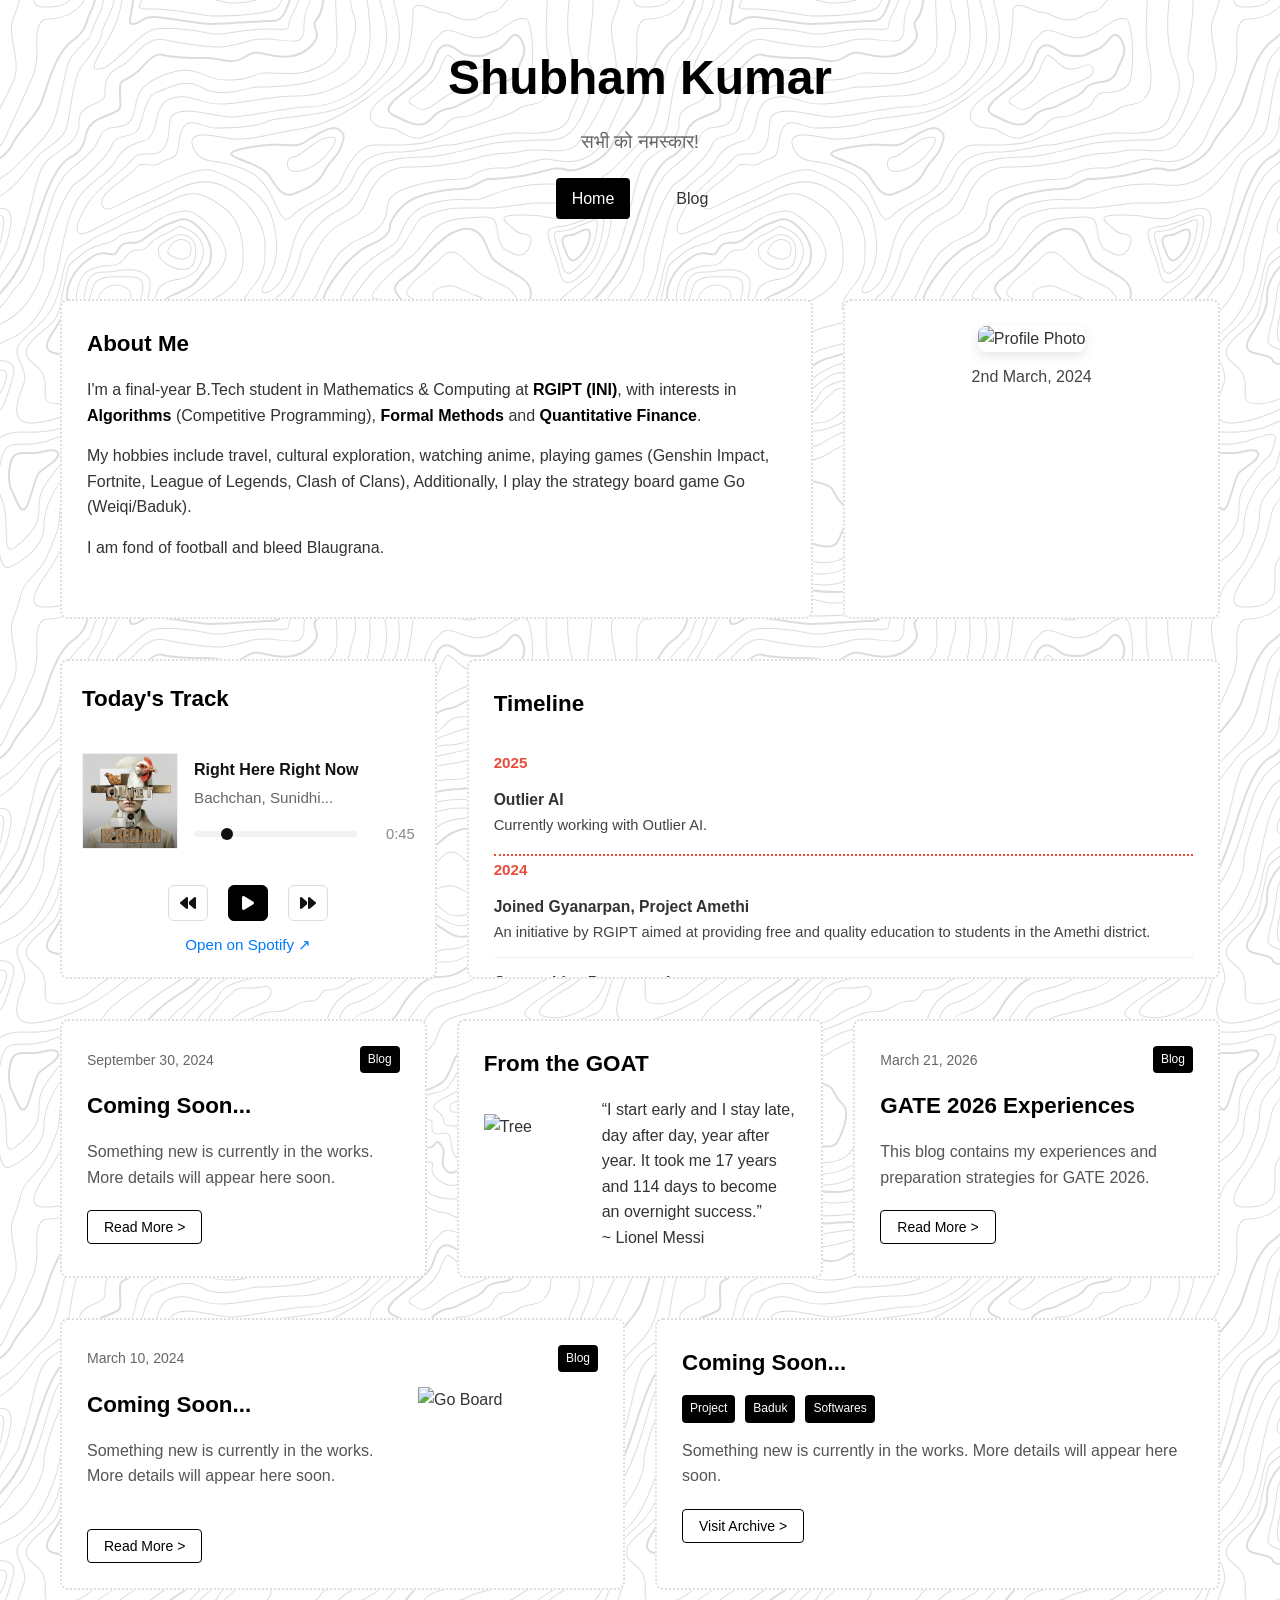
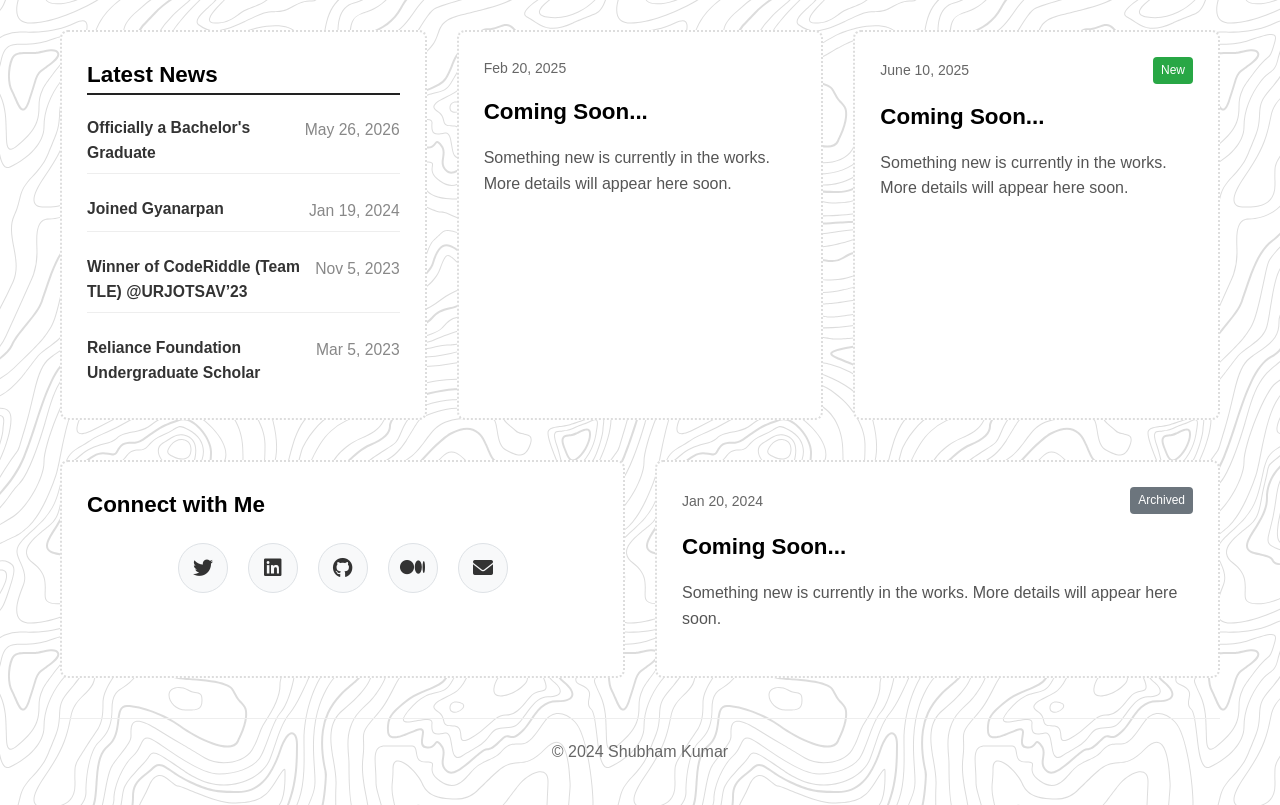
==== commit 4967c3d2: "GOAT update" ====
--- a/index.html
+++ b/index.html
@@ -36,8 +36,8 @@
                 <div class="content-card about-me-card">
                     <h3 class="card-title">About Me</h3>
                     <div class="about-text">
-                        <p>I'm a final-year B.Tech student in Mathematics & Computing at <strong>RGIPT (INI)</strong>, with interests in <strong>Algorithms</strong> (Competitive Programming), <strong>Machine Learning</strong> and <strong>Quantitative Finance</strong>.</p>
-                        <p>My hobbies include travel, cultural exploration, watching anime, playing games (Genshin Impact, Fortnite, League of Legends, Terraria), Additionally, I play the strategy board game Go (Weiqi/Baduk).</p>
+                        <p>I'm a final-year B.Tech student in Mathematics & Computing at <strong>RGIPT (INI)</strong>, with interests in <strong>Algorithms</strong> (Competitive Programming), <strong>Formal Methods</strong> and <strong>Quantitative Finance</strong>.</p>
+                        <p>My hobbies include travel, cultural exploration, watching anime, playing games (Genshin Impact, Fortnite, League of Legends, Clash of Clans), Additionally, I play the strategy board game Go (Weiqi/Baduk).</p>
                         <p>I am fond of football and bleed Blaugrana.</p>
                     </div>
                 </div>
@@ -80,24 +80,24 @@
                     <div class="timeline-items">
                         <div class="timeline-year-label">2025</div>
                         <div class="timeline-item">
-                            <div class="timeline-title">Intern at SpringAlg</div>
-                            <div class="timeline-description">Currently working as an intern at SpringAlg.</div>
-                        </div>
-                        <div class="timeline-separator"></div>
+                            <div class="timeline-title">Outlier AI</div>
+                            <div class="timeline-description">Currently working with Outlier AI.</div>
+                        </div>
+                        <!-- <div class="timeline-separator"></div>
                         <div class="timeline-item">
                             <div class="timeline-title">GATE CSE 2025</div>
                             <div class="timeline-description">Scored 98.22 percentile in Graduate Aptitude Test in Engineering (GATE) 2025.</div>
-                        </div>
+                        </div> -->
                         <div class="timeline-separator timeline-separator-red"></div>
                         <div class="timeline-year-label">2024</div>
                         <div class="timeline-item">
+                            <div class="timeline-title">Joined Gyanarpan, Project Amethi</div>
+                            <div class="timeline-description">An initiative by RGIPT aimed at providing free and quality education to students in the Amethi district.</div>
+                        </div>
+                        <div class="timeline-separator"></div>
+                        <div class="timeline-item">
                             <div class="timeline-title">Competitive Programming</div>
                             <div class="timeline-description">Practiced on platforms such as Codeforces (Max Rating: 1298, Pupil), CodeChef (Max Rating: 1736), and LeetCode. Secured a global rank of 61 in CodeChef START113 among 30,000+ participants.</div>
-                        </div>
-                        <div class="timeline-separator"></div>
-                        <div class="timeline-item">
-                            <div class="timeline-title">Joined Gyanarpan, Project Amethi</div>
-                            <div class="timeline-description">An initiative by RGIPT aimed at providing free and quality education to students in the Amethi district.</div>
                         </div>
                         <div class="timeline-separator timeline-separator-red"></div>
                         <div class="timeline-year-label">2023</div>
@@ -162,16 +162,14 @@
                 </div>
 
                 <div class="content-card">
-                    <h3 class="card-title">将进酒 by Li Bai</h3>
+                    <h3 class="card-title">From the GOAT</h3>
                     <div class="poem-content" style="display:flex;align-items:center;">
                         <div class="poem-image" style="flex:1;">
                             <img src="Media/Tree.webp" alt="Tree" style="width:100%;height:100%;object-fit:cover;display:block;">
                         </div>
                         <div class="poem-text" style="flex:2; padding-left:18px;">
-                            <p>君不见黄河之水天上来，奔流到海不复回。</p>
-                            <p>君不见高堂明镜悲白发，朝如青丝暮成雪。</p>
-                            <p>人生得意须尽欢，莫使金樽空对月。</p>
-                            <p>天生我材必有用，千金散尽还复来。</p>
+                            <p>“I start early and I stay late, day after day, year after year. It took me 17 years and 114 days to become an overnight success.”</p>
+                            <p>~ Lionel Messi</p>
                         </div>
                     </div>
                 </div>
@@ -225,20 +223,20 @@
                     <hr class="news-divider">
                     <div class="news-list">
                         <div class="news-item">
-                            <span class="news-text" style="font-weight:600;">Intern at SpringAlg</span>
-                            <span class="news-date" style="display:block; color:#888; font-size:0.98em; margin-top:2px;">May 20, 2025</span>
+                            <span class="news-text" style="font-weight:600;">Officially a Bachelor's Graduate</span>
+                            <span class="news-date" style="display:block; color:#888; font-size:0.98em; margin-top:2px;">May 26, 2026</span>
                         </div>
                         <div class="news-item">
                             <span class="news-text" style="font-weight:600;">Joined Gyanarpan</span>
-                            <span class="news-date" style="display:block; color:#888; font-size:0.98em; margin-top:2px;">January 19, 2024</span>
+                            <span class="news-date" style="display:block; color:#888; font-size:0.98em; margin-top:2px;">Jan 19, 2024</span>
                         </div>
                         <div class="news-item">
                             <span class="news-text" style="font-weight:600;">Winner of CodeRiddle (Team TLE) @URJOTSAV’23</span>
-                            <span class="news-date" style="display:block; color:#888; font-size:0.98em; margin-top:2px;">November 5, 2023</span>
+                            <span class="news-date" style="display:block; color:#888; font-size:0.98em; margin-top:2px;">Nov 5, 2023</span>
                         </div>
                         <div class="news-item">
                             <span class="news-text" style="font-weight:600;">Reliance Foundation Undergraduate Scholar</span>
-                            <span class="news-date" style="display:block; color:#888; font-size:0.98em; margin-top:2px;">March 5, 2023</span>
+                            <span class="news-date" style="display:block; color:#888; font-size:0.98em; margin-top:2px;">Mar 5, 2023</span>
                         </div>
                     </div>
                 </div>
--- a/styles.css
+++ b/styles.css
@@ -291,7 +291,7 @@
 .news-item {
     display: flex;
     justify-content: space-between;
-    align-items: center;
+    align-items: flex-start;
     padding: 10px 0 8px 0;
     border-bottom: 1px solid #eee;
 }
@@ -310,6 +310,7 @@
     color: #888;
     font-size: 0.90em;   /* even smaller font size */
     margin-top: 2px;
+    white-space: nowrap;
 }
 
 /* Social Icons */
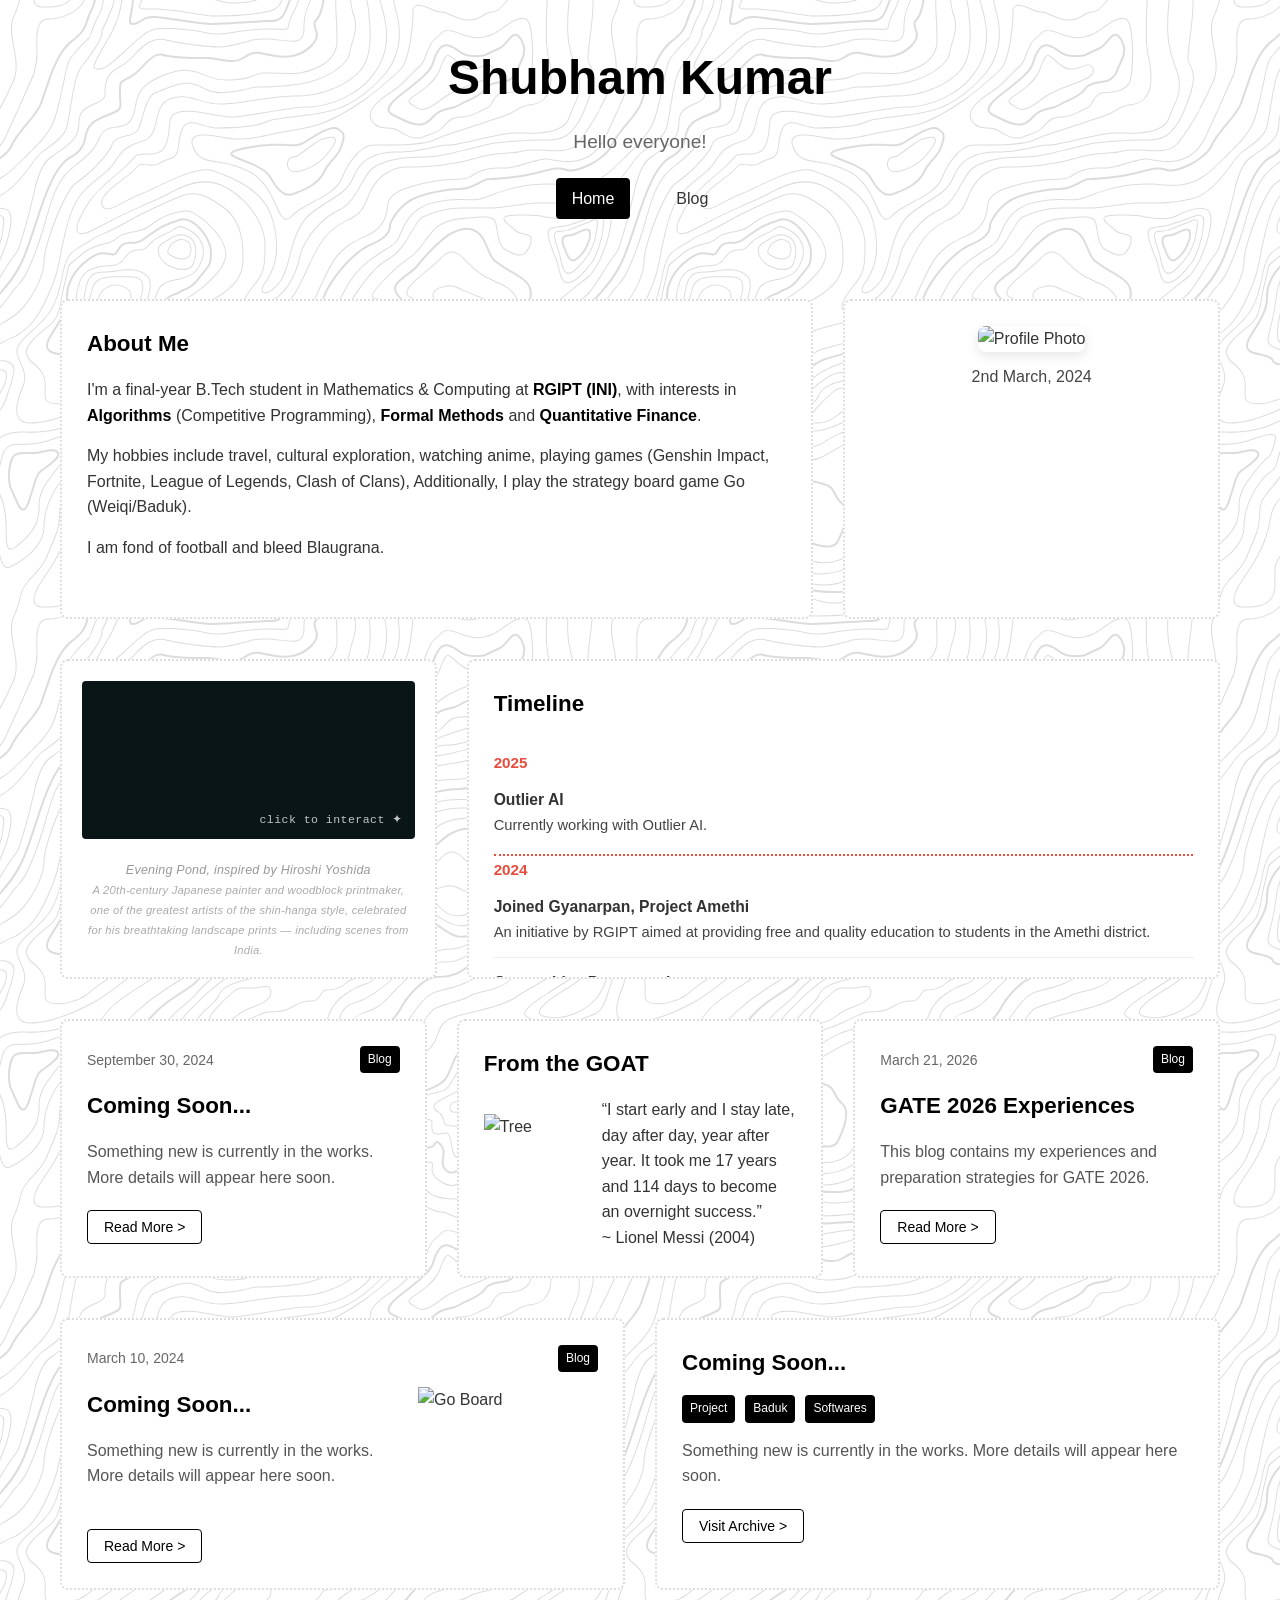
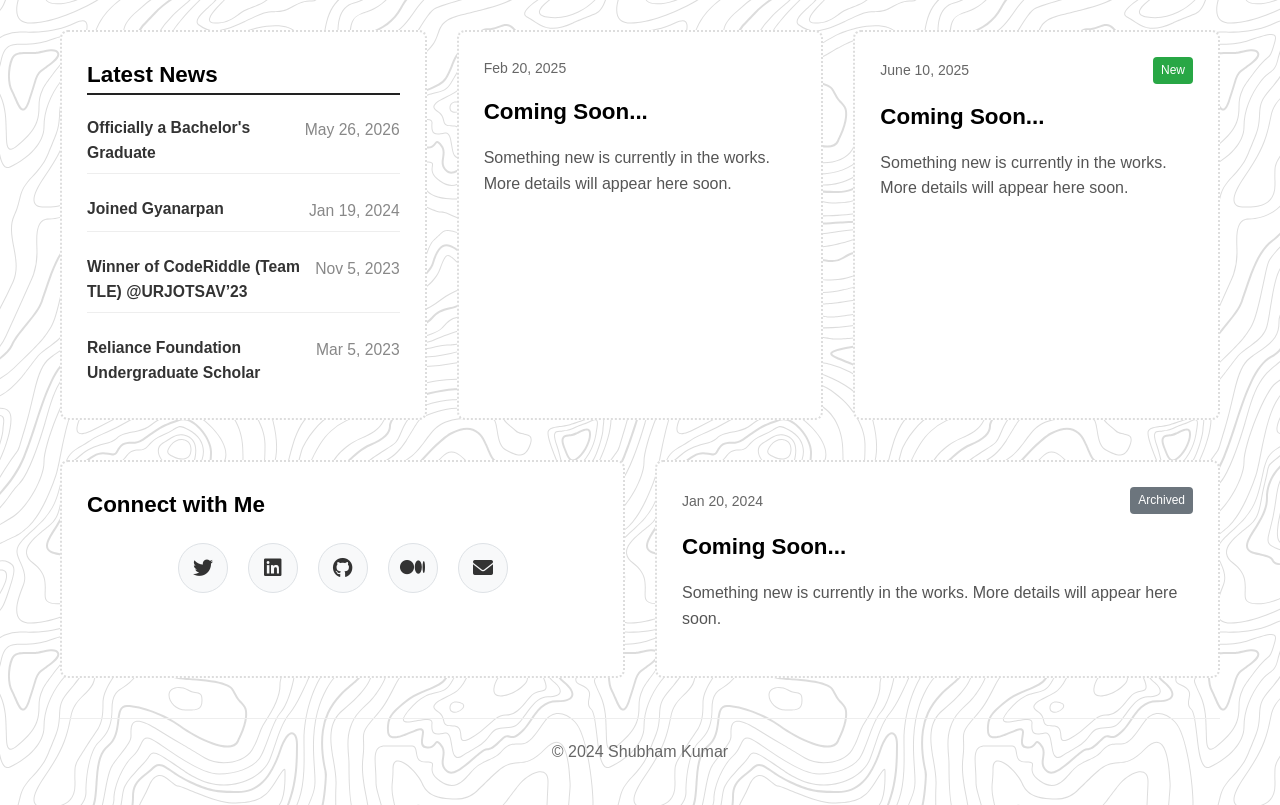
==== commit ff8e8c72: "Pond update, added Math category" ====
--- a/index.html
+++ b/index.html
@@ -51,29 +51,14 @@
 
             <!-- Second Row - Timeline and Music -->
             <div class="content-row about-second-row">
-                <div class="content-card music-card">
-                    <div class="music-book">
-                        <h3 class="card-title">Today's Track</h3>
-                        <div class="music-body">
-                            <div class="album-art" style="background-image: url('Media/musicpic1.jpeg');"></div>
-                            <div class="track-info">
-                                <div class="track-title">Right Here Right Now</div>
-                                <div class="track-artist">Bachchan, Sunidhi...</div>
-                                <div class="progress-row">
-                                    <div class="progress-track">
-                                        <div class="progress-dot"></div>
-                                    </div>
-                                    <div class="time">0:45</div>
-                                </div>
-                            </div>
-                        </div>
-                        <div class="music-controls">
-                            <button class="ctrl prev" title="Previous"><i class="fas fa-backward"></i></button>
-                            <button class="ctrl play" title="Play"><i class="fas fa-play"></i></button>
-                            <button class="ctrl next" title="Next"><i class="fas fa-forward"></i></button>
-                        </div>
-                        <a class="open-spotify" href="#" target="_blank">Open on Spotify ↗</a>
-                    </div>
+                <div class="content-card visual-escape-card">
+                    <div class="ve-pond-wrap">
+                        <iframe src="https://koi-pond-pixel.vercel.app/?embed=1&fish=7&rain=.35&reeds=.7&lilypads=1&sparkles=30&height=320&scale=1.15" title="Interactive pixel-art koi pond" loading="lazy" allow="fullscreen" scrolling="no"></iframe>
+                        <span class="ve-pond-caption">click to interact ✦</span>
+                    </div>
+                    <span class="ve-subtitle" style="display:block; text-align:center; padding: 10px 0 0 0;">Evening Pond, inspired by Hiroshi Yoshida<br>
+                        <span style="font-size:0.7rem; color:#aaa;">A 20th-century Japanese painter and woodblock printmaker, one of the greatest artists of the shin-hanga style, celebrated for his breathtaking landscape prints — including scenes from India.</span>
+                    </span>
                 </div>
                 <div class="content-card">
                     <h3 class="card-title">Timeline</h3>
@@ -169,7 +154,7 @@
                         </div>
                         <div class="poem-text" style="flex:2; padding-left:18px;">
                             <p>“I start early and I stay late, day after day, year after year. It took me 17 years and 114 days to become an overnight success.”</p>
-                            <p>~ Lionel Messi</p>
+                            <p>~ Lionel Messi (2004)</p>
                         </div>
                     </div>
                 </div>
@@ -264,7 +249,7 @@
                 <div class="content-card">
                     <h3 class="card-title">Connect with Me</h3>
                     <div class="social-icons">
-                        <a href="https://x.com/shubhamkumarco" class="social-icon" title="Twitter" target="_blank"><i class="fab fa-twitter"></i></a>
+                        <a href="https://x.com/TheTortAndHare" class="social-icon" title="Twitter" target="_blank"><i class="fab fa-twitter"></i></a>
                         <a href="https://www.linkedin.com/in/shubhamkumartrichy/" class="social-icon" title="LinkedIn" target="_blank"><i class="fab fa-linkedin"></i></a>
                         <a href="https://github.com/Shubhamkumartrichy" class="social-icon" title="GitHub" target="_blank"><i class="fab fa-github"></i></a>
                         <a href="https://medium.com/@shubhamkumarcode" class="social-icon" title="Medium" target="_blank"><i class="fab fa-medium"></i></a>
--- a/styles.css
+++ b/styles.css
@@ -981,8 +981,6 @@
 .music-card {
     position: relative;
     overflow: hidden;
-    height: 340px;
-    min-height: 240px;
 }
 .music-slider {
     height: 100%;
@@ -1070,8 +1068,6 @@
 .content-card.music-card {
     background: #fff;
     border: 2px dotted #ddd;
-    /* remove inner padding so the music-book can fill the card fully */
-    padding: 0;
 }
 .music-book {
     background: #fff;
@@ -1180,6 +1176,134 @@
 }
 .open-spotify:hover { text-decoration: underline; }
 
+/* Visual Escape Card */
+.visual-escape-card {
+    padding: 20px 20px 16px;
+    display: flex;
+    flex-direction: column;
+    gap: 12px;
+}
+
+.ve-header {
+    display: flex;
+    justify-content: space-between;
+    align-items: center;
+}
+
+.ve-subtitle {
+    font-size: 0.78rem;
+    color: #999;
+    letter-spacing: 0.02em;
+    font-style: italic;
+}
+
+.ve-controls {
+    display: flex;
+    align-items: center;
+    gap: 8px;
+}
+
+.ve-btn {
+    background: none;
+    border: 1px solid #ddd;
+    color: #333;
+    width: 28px;
+    height: 28px;
+    border-radius: 50%;
+    cursor: pointer;
+    display: flex;
+    align-items: center;
+    justify-content: center;
+    font-size: 11px;
+    transition: background 0.18s ease, border-color 0.18s ease, color 0.18s ease;
+}
+
+.ve-btn:hover {
+    background: #000;
+    border-color: #000;
+    color: #fff;
+}
+
+.ve-counter {
+    font-size: 0.78rem;
+    color: #888;
+    min-width: 28px;
+    text-align: center;
+}
+
+.visual-escape-carousel {
+    width: 100%;
+}
+
+.youtube-video {
+    aspect-ratio: 16 / 9;
+    overflow: hidden;
+    background: #f2f2f2;
+    border-radius: 4px;
+}
+
+.youtube-video iframe {
+    width: 100%;
+    height: 100%;
+    border: 0;
+    display: block;
+}
+
+.ve-dots {
+    display: flex;
+    justify-content: center;
+    gap: 6px;
+    padding-top: 2px;
+}
+
+.ve-dot {
+    width: 6px;
+    height: 6px;
+    border-radius: 50%;
+    background: #ddd;
+    cursor: pointer;
+    transition: background 0.2s ease;
+}
+
+.ve-dot.active {
+    background: #000;
+}
+
+/* Pond embed */
+.ve-pond-wrap {
+    position: relative;
+    width: 100%;
+    aspect-ratio: 16 / 9;
+    overflow: hidden;
+    border-radius: 4px;
+    background: #0a1518;
+}
+
+.ve-pond-wrap iframe {
+    width: 100%;
+    height: 100%;
+    border: 0;
+    display: block;
+    pointer-events: auto;
+}
+
+.ve-pond-caption {
+    position: absolute;
+    bottom: 10px;
+    right: 12px;
+    font-size: 0.72rem;
+    color: rgba(255,255,255,0.75);
+    font-family: monospace;
+    letter-spacing: 0.04em;
+    text-decoration: none;
+    pointer-events: auto;
+    transition: color 0.2s;
+}
+
+.ve-pond-caption:hover {
+    color: #fff;
+}
+
 @media (max-width: 640px) {
     .music-book { padding: 12px; }
     .album-art { width: 72px; height: 72px; }
@@ -1199,4 +1323,5 @@
 /* Ensure music-book receives same hover feel when hovering inside */
 .content-card.music-card:hover .music-book {
     box-shadow: 0 12px 30px rgba(0,123,255,0.06);
-}+}
+
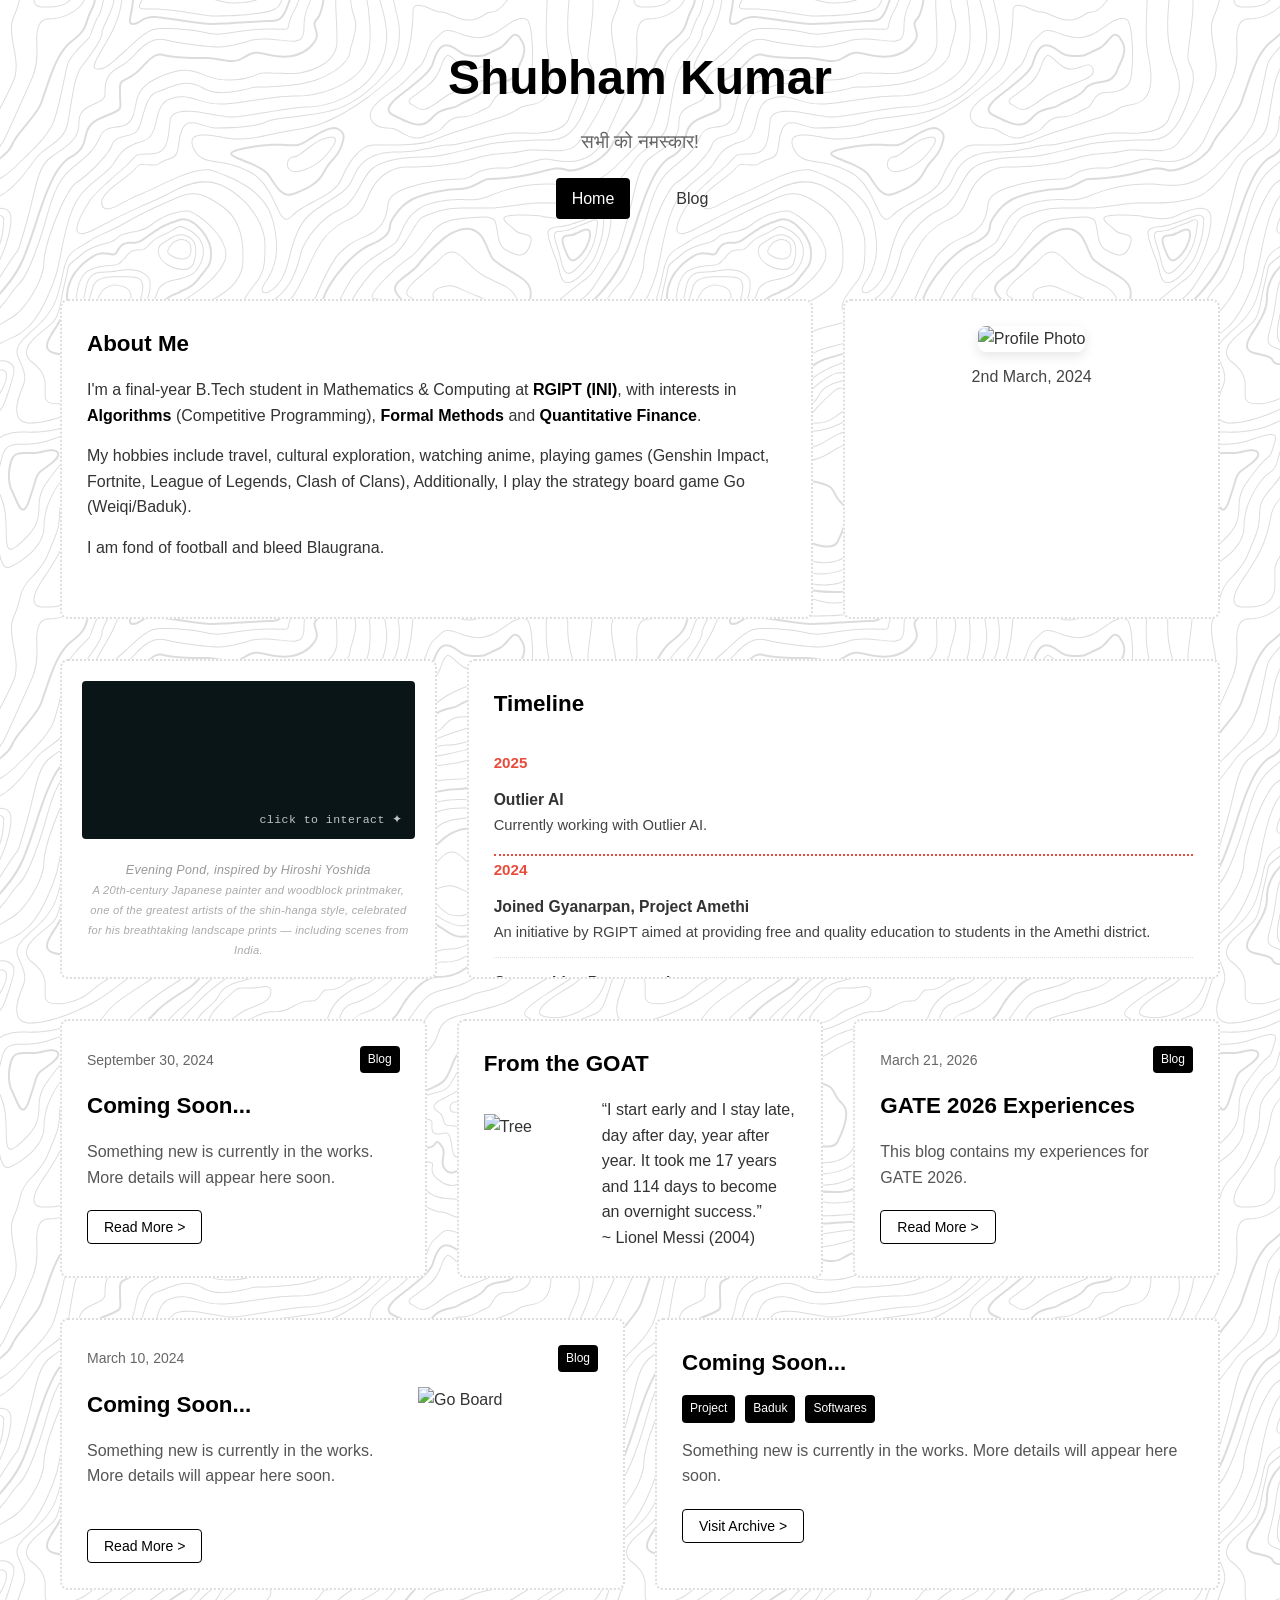
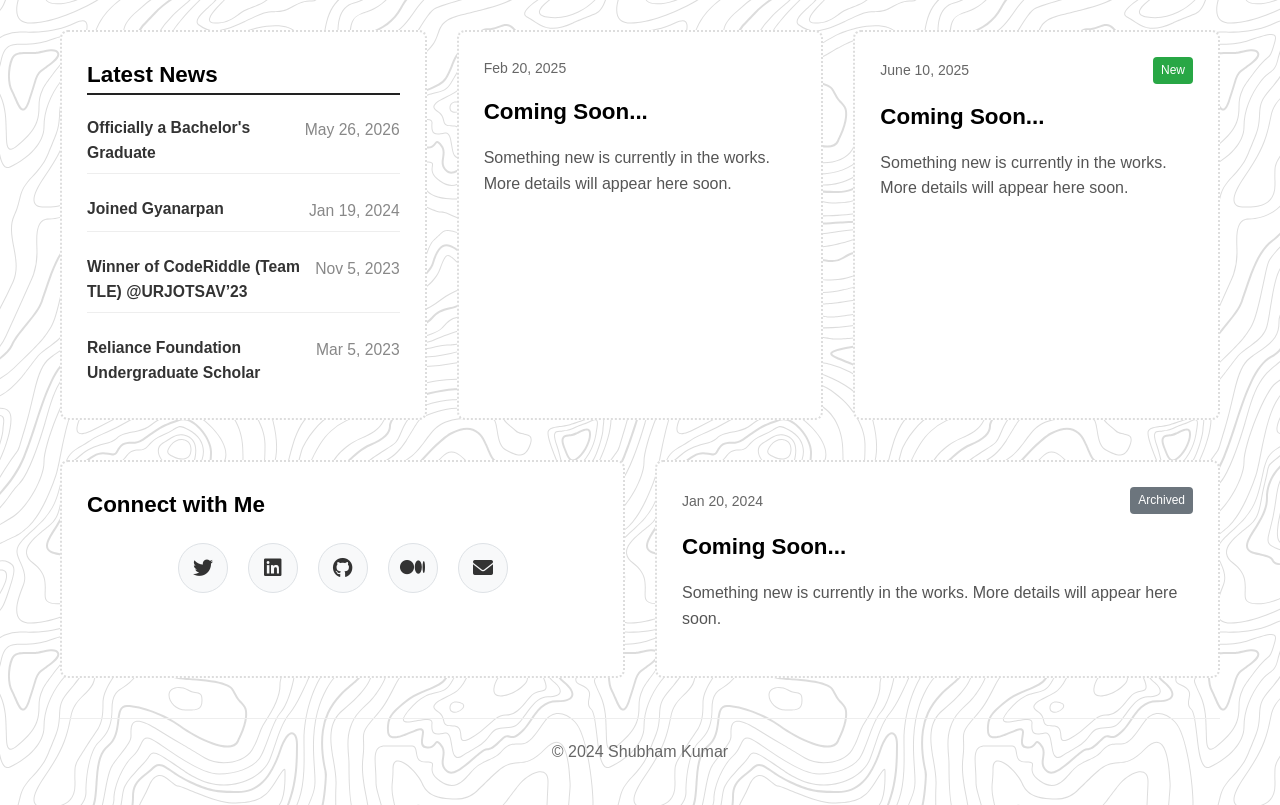
==== commit a74b04be: "input: "Updated blog and index pages with new content and fixed formatting issues."" ====
--- a/index.html
+++ b/index.html
@@ -165,7 +165,7 @@
                         <span class="category">Blog</span>
                     </div>
                     <h3 class="card-title">GATE 2026 Experiences</h3>
-                    <p class="card-description">This blog contains my experiences and preparation strategies for GATE 2026.</p>
+                    <p class="card-description">This blog contains my experiences for GATE 2026.</p>
                     <button class="read-more-btn" onclick="window.location.href='under-construction.html'">Read More ></button>
                 </div>
             </div>
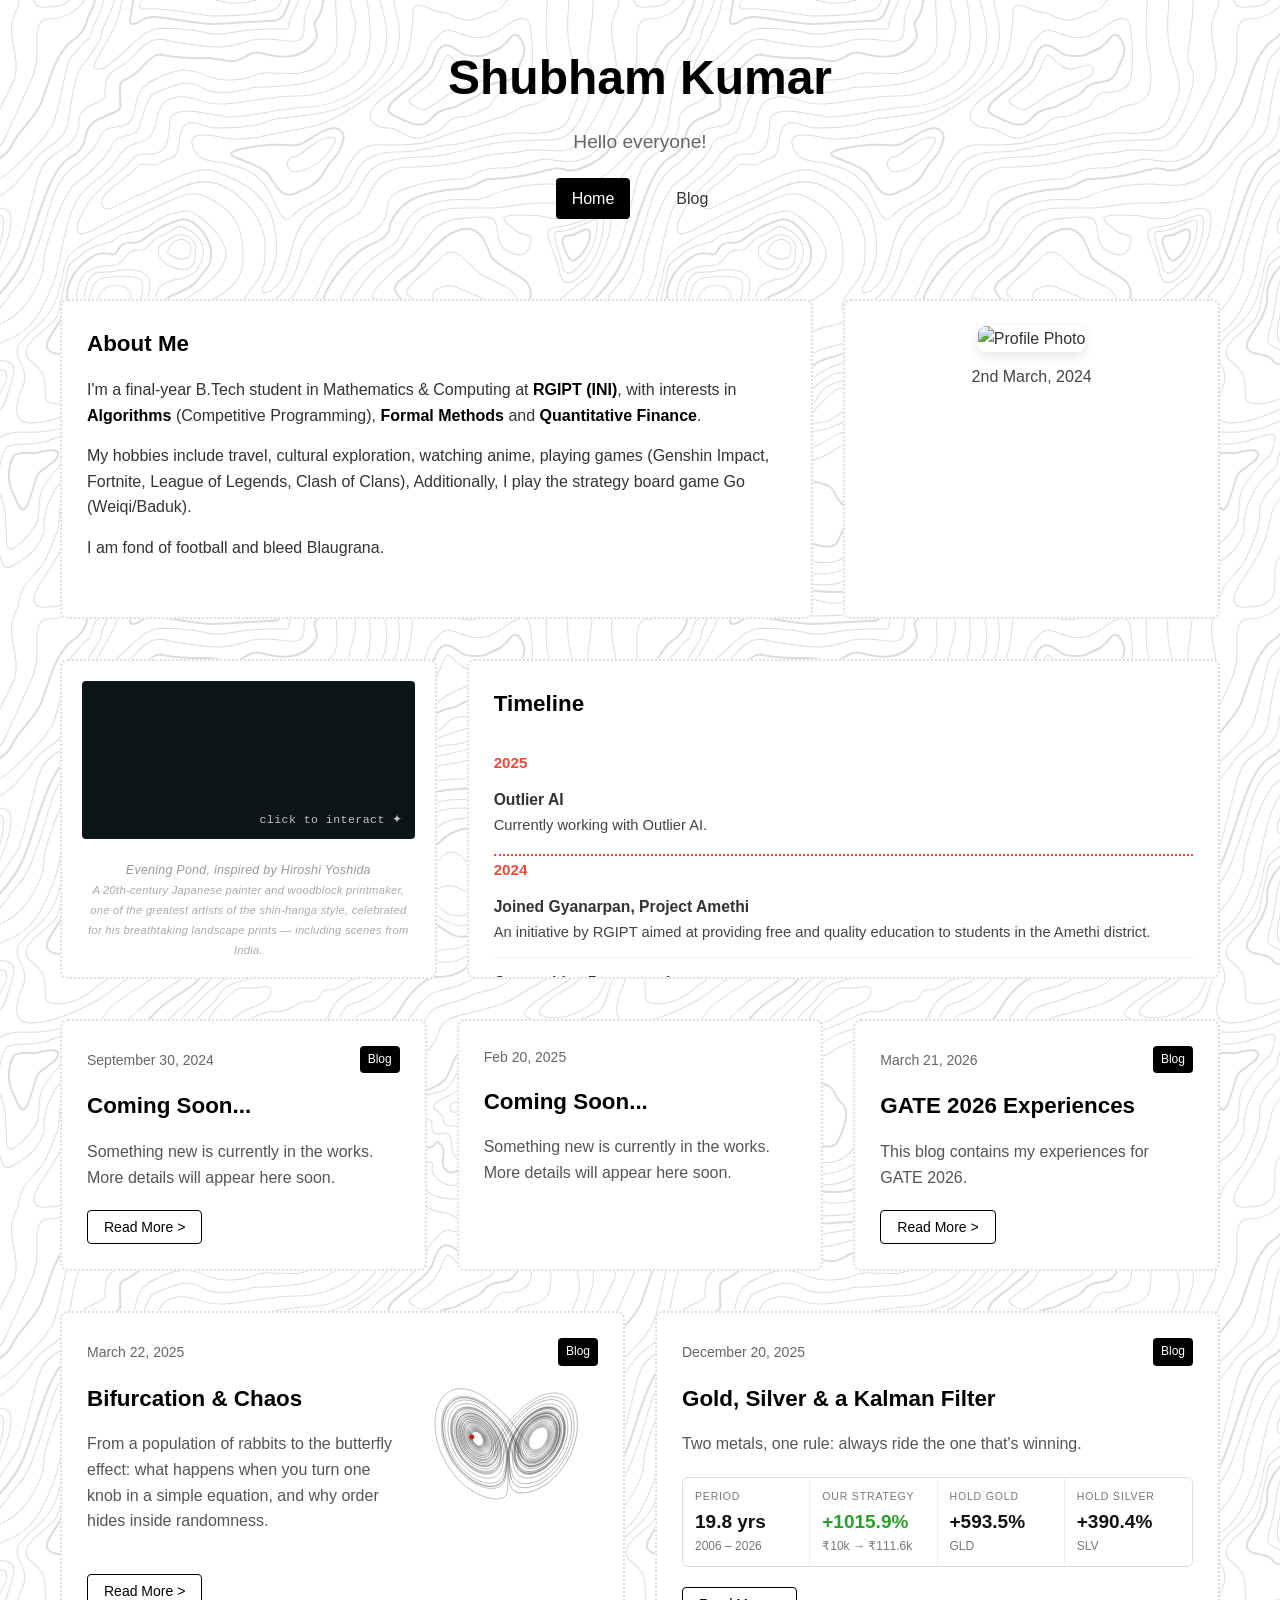
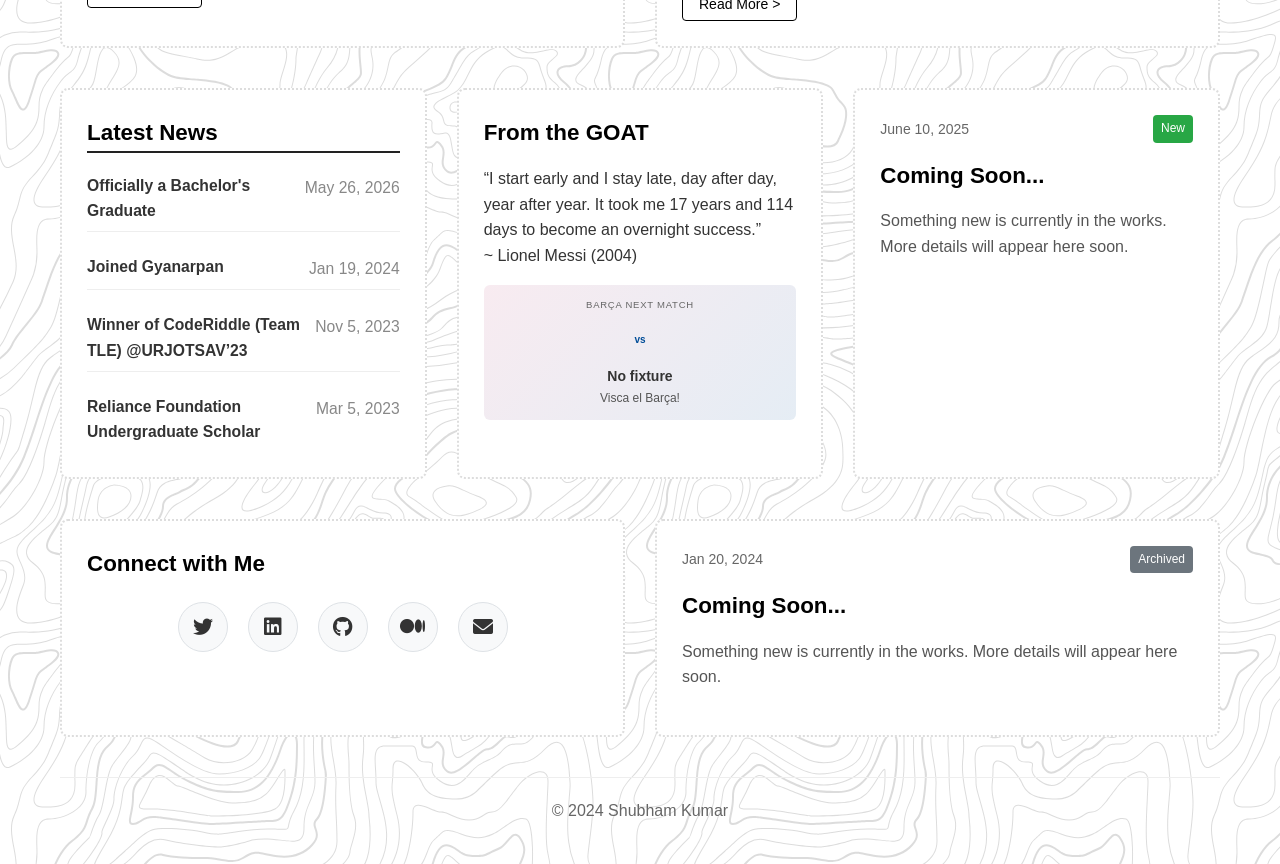
==== commit acbef708: "Bug fixes and updates to the website" ====
--- a/index.html
+++ b/index.html
@@ -147,16 +147,11 @@
                 </div>
 
                 <div class="content-card">
-                    <h3 class="card-title">From the GOAT</h3>
-                    <div class="poem-content" style="display:flex;align-items:center;">
-                        <div class="poem-image" style="flex:1;">
-                            <img src="Media/Tree.webp" alt="Tree" style="width:100%;height:100%;object-fit:cover;display:block;">
-                        </div>
-                        <div class="poem-text" style="flex:2; padding-left:18px;">
-                            <p>“I start early and I stay late, day after day, year after year. It took me 17 years and 114 days to become an overnight success.”</p>
-                            <p>~ Lionel Messi (2004)</p>
-                        </div>
-                    </div>
+                    <div class="card-header">
+                        <span class="date">Feb 20, 2025</span>
+                    </div>
+                    <h3 class="card-title">Coming Soon...</h3>
+                    <p class="card-description">Something new is currently in the works. More details will appear here soon.</p>
                 </div>
 
                 <div class="content-card">
@@ -174,30 +169,35 @@
             <div class="content-row">
                 <div class="content-card">
                     <div class="card-header">
-                        <span class="date">March 10, 2024</span>
+                        <span class="date">March 22, 2025</span>
                         <span class="category">Blog</span>
                     </div>
                     <div class="card-content-with-image">
                         <div class="text-content">
-                            <h3 class="card-title">Coming Soon...</h3>
-                            <p class="card-description">Something new is currently in the works. More details will appear here soon.</p>
+                            <h3 class="card-title">Bifurcation &amp; Chaos</h3>
+                            <p class="card-description">From a population of rabbits to the butterfly effect: what happens when you turn one knob in a simple equation, and why order hides inside randomness.</p>
                         </div>
                         <div class="go-board-image">
-                            <img src="Media/Game.png" alt="Go Board" class="go-board-img">
-                        </div>
-                    </div>
-                    <button class="read-more-btn" onclick="window.location.href='under-construction.html'">Read More ></button>
-                </div>
-
-                <div class="content-card">
-                    <h3 class="card-title">Coming Soon...</h3>
-                    <div class="tags">
-                        <span class="tag">Project</span>
-                        <span class="tag">Baduk</span>
-                        <span class="tag">Softwares</span>
-                    </div>
-                    <p class="card-description">Something new is currently in the works. More details will appear here soon.</p>
-                    <button class="visit-archive-btn" onclick="window.location.href='under-construction.html'">Visit Archive ></button>
+                            <canvas id="lorenzCard" class="go-board-img" role="img" aria-label="A rotating Lorenz attractor at rho = 28"></canvas>
+                        </div>
+                    </div>
+                    <button class="read-more-btn" onclick="window.location.href='bifurcation-and-chaos.html'">Read More ></button>
+                </div>
+
+                <div class="content-card">
+                    <div class="card-header">
+                        <span class="date">December 20, 2025</span>
+                        <span class="category">Blog</span>
+                    </div>
+                    <h3 class="card-title">Gold, Silver &amp; a Kalman Filter</h3>
+                    <p class="card-description">Two metals, one rule: always ride the one that's winning.</p>
+                    <div class="home-stats" role="group" aria-label="Backtest results, 28 Apr 2006 to 12 Feb 2026">
+                        <div><span class="k">Period</span><span class="v">19.8 yrs</span><span class="s">2006 – 2026</span></div>
+                        <div class="win"><span class="k">Our strategy</span><span class="v">+1015.9%</span><span class="s">₹10k → ₹111.6k</span></div>
+                        <div><span class="k">Hold gold</span><span class="v">+593.5%</span><span class="s">GLD</span></div>
+                        <div><span class="k">Hold silver</span><span class="v">+390.4%</span><span class="s">SLV</span></div>
+                    </div>
+                    <button class="read-more-btn" onclick="window.location.href='gold-silver-kalman.html'">Read More ></button>
                 </div>
             </div>
 
@@ -227,11 +227,22 @@
                 </div>
 
                 <div class="content-card">
-                    <div class="card-header">
-                        <span class="date">Feb 20, 2025</span>
-                    </div>
-                    <h3 class="card-title">Coming Soon...</h3>
-                    <p class="card-description">Something new is currently in the works. More details will appear here soon.</p>
+                    <h3 class="card-title">From the GOAT</h3>
+                    <div class="poem-text" style="padding-left:0;">
+                        <p>“I start early and I stay late, day after day, year after year. It took me 17 years and 114 days to become an overnight success.”</p>
+                        <p>~ Lionel Messi (2004)</p>
+                    </div>
+                    <div class="barca-next" id="barcaNext" aria-live="polite">
+                        <span class="barca-next-label">Barça Next Match</span>
+                        <div class="barca-fixture">
+                            <img id="barcaHomeBadge" alt="" width="34" height="34">
+                            <span class="barca-vs">vs</span>
+                            <img id="barcaAwayBadge" alt="" width="34" height="34">
+                        </div>
+                        <span id="barcaAway" class="barca-opponent">…</span>
+                        <span id="barcaMeta" class="barca-meta">Loading…</span>
+                        <span id="barcaCountdown" class="barca-countdown"></span>
+                    </div>
                 </div>
 
                 <div class="content-card">
@@ -433,5 +444,143 @@
     }, 1500);
 });
 </script>
+<script>
+// Rotating Lorenz attractor (rho = 28) for the Bifurcation & Chaos card
+(function () {
+    const c = document.getElementById('lorenzCard');
+    if (!c) return;
+    const SIG = 10, BET = 8 / 3, RHO = 28, H = 0.005;
+    const s = [1, 1, 1];
+    const f = (x, y, z) => [SIG * (y - x), x * (RHO - z) - y, x * y - BET * z];
+    function step() {
+        const [x, y, z] = s;
+        const k1 = f(x, y, z);
+        const k2 = f(x + H / 2 * k1[0], y + H / 2 * k1[1], z + H / 2 * k1[2]);
+        const k3 = f(x + H / 2 * k2[0], y + H / 2 * k2[1], z + H / 2 * k2[2]);
+        const k4 = f(x + H * k3[0], y + H * k3[1], z + H * k3[2]);
+        for (let i = 0; i < 3; i++) s[i] += H / 6 * (k1[i] + 2 * k2[i] + 2 * k3[i] + k4[i]);
+    }
+    for (let i = 0; i < 400; i++) step();
+    const N = 9000, pts = new Float32Array(N * 3);
+    for (let i = 0; i < N; i++) { pts[3 * i] = s[0]; pts[3 * i + 1] = s[1]; pts[3 * i + 2] = s[2]; step(); }
+
+    let ctx, w, h, theta = -0.6, head = 0, running = true;
+    function fit() {
+        const dpr = Math.min(window.devicePixelRatio || 1, 2);
+        w = c.clientWidth; h = c.clientHeight;
+        c.width = Math.round(w * dpr); c.height = Math.round(h * dpr);
+        ctx = c.getContext('2d'); ctx.setTransform(dpr, 0, 0, dpr, 0, 0);
+    }
+    function draw() {
+        ctx.clearRect(0, 0, w, h);
+        const sc = Math.min(w / 56, h / 46), cx = w / 2, cy = h / 2 + 26 * sc;
+        const ct = Math.cos(theta), st = Math.sin(theta), CH = 120;
+        ctx.lineWidth = 0.6;
+        for (let a = 0; a < N - 1; a += CH) {
+            const e = Math.min(N - 1, a + CH);
+            let d = 0;
+            ctx.beginPath();
+            for (let i = a; i <= e; i++) {
+                const x = pts[3 * i], y = pts[3 * i + 1], z = pts[3 * i + 2];
+                d += x * st + y * ct;
+                const X = cx + (x * ct - y * st) * sc, Y = cy - z * sc;
+                i === a ? ctx.moveTo(X, Y) : ctx.lineTo(X, Y);
+            }
+            const t = Math.max(0, Math.min(1, (d / (e - a + 1) + 22) / 44));
+            ctx.strokeStyle = 'rgba(29,29,27,' + (0.2 + 0.6 * t) + ')';
+            ctx.stroke();
+        }
+        const x = pts[3 * head], y = pts[3 * head + 1], z = pts[3 * head + 2];
+        ctx.fillStyle = '#b3261e';
+        ctx.beginPath(); ctx.arc(cx + (x * ct - y * st) * sc, cy - z * sc, 2.5, 0, 7); ctx.fill();
+    }
+    function frame() {
+        if (!running) return;
+        theta += 0.004; head = (head + 3) % N;
+        draw();
+        requestAnimationFrame(frame);
+    }
+    fit(); draw();
+    window.addEventListener('resize', () => { fit(); draw(); });
+    if (window.matchMedia('(prefers-reduced-motion: reduce)').matches) return;
+    if ('IntersectionObserver' in window) {
+        new IntersectionObserver(es => {
+            const vis = es[0].isIntersecting;
+            if (vis && !running) { running = true; requestAnimationFrame(frame); }
+            else if (!vis) running = false;
+        }).observe(c);
+    }
+    requestAnimationFrame(frame);
+})();
+</script>
+<script>
+// Next FC Barcelona fixture (TheSportsDB free API, cached for an hour)
+(function () {
+    const box = document.getElementById('barcaNext');
+    if (!box) return;
+    const API = 'https://www.thesportsdb.com/api/v1/json/3/eventsnext.php?id=133739';
+    const KEY = 'barcaNextCache';
+    const $ = id => document.getElementById(id);
+    let kickoff = null;
+
+    function readCache() {
+        try {
+            const c = JSON.parse(localStorage.getItem(KEY));
+            if (c && Date.now() - c.t < 3600e3) return c.ev;
+        } catch (e) {}
+        return null;
+    }
+    function writeCache(ev) {
+        try { localStorage.setItem(KEY, JSON.stringify({ t: Date.now(), ev })); } catch (e) {}
+    }
+    function badge(img, url, name) {
+        if (!url) { img.style.visibility = 'hidden'; return; }
+        img.src = url + '/small';
+        img.alt = name + ' crest';
+        img.onerror = () => { img.onerror = null; img.src = url; };
+    }
+    function tick() {
+        if (!kickoff) return;
+        const ms = kickoff - Date.now();
+        const el = $('barcaCountdown');
+        if (ms <= 0) { el.textContent = ms > -2 * 3600e3 ? 'Live now' : ''; return; }
+        const d = Math.floor(ms / 864e5), h = Math.floor(ms / 36e5) % 24, m = Math.floor(ms / 6e4) % 60;
+        el.textContent = d > 0 ? `in ${d}d ${h}h` : `in ${h}h ${m}m`;
+    }
+    function render(ev) {
+        if (!ev) { fail(); return; }
+        const home = /barcelona/i.test(ev.strHomeTeam);
+        $('barcaAway').textContent = (home ? 'vs ' + ev.strAwayTeam : '@ ' + ev.strHomeTeam);
+        badge($('barcaHomeBadge'), ev.strHomeTeamBadge, ev.strHomeTeam);
+        badge($('barcaAwayBadge'), ev.strAwayTeamBadge, ev.strAwayTeam);
+        kickoff = ev.strTimestamp ? new Date(ev.strTimestamp + (/[zZ]|[+-]\d\d:?\d\d$/.test(ev.strTimestamp) ? '' : 'Z')) : null;
+        const when = kickoff && !isNaN(kickoff)
+            ? kickoff.toLocaleString(undefined, { day: 'numeric', month: 'short', hour: '2-digit', minute: '2-digit' })
+            : (ev.dateEvent || '');
+        $('barcaMeta').textContent = when;
+        box.classList.add('ready');
+        tick();
+        setInterval(tick, 60e3);
+    }
+    function fail() {
+        $('barcaMeta').textContent = 'Visca el Barça!';
+        $('barcaAway').textContent = 'No fixture';
+        $('barcaAwayBadge').style.visibility = 'hidden';
+        $('barcaHomeBadge').style.visibility = 'hidden';
+    }
+
+    const cached = readCache();
+    if (cached) { render(cached); return; }
+    fetch(API)
+        .then(r => r.ok ? r.json() : Promise.reject(r.status))
+        .then(d => {
+            const now = Date.now() - 2 * 3600e3;
+            const ev = (d.events || []).find(e => !e.strTimestamp || new Date(e.strTimestamp + 'Z') > now) || null;
+            if (ev) writeCache(ev);
+            render(ev);
+        })
+        .catch(fail);
+})();
+</script>
 </body>
 </html>
--- a/styles.css
+++ b/styles.css
@@ -224,6 +224,126 @@
     padding-left: 18px;
 }
 
+/* Next Barça match (below the quote in the "From the GOAT" card) */
+.barca-next {
+    display: flex;
+    flex-direction: column;
+    align-items: center;
+    justify-content: center;
+    gap: 4px;
+    margin-top: 16px;
+    padding: 12px;
+    border-radius: 6px;
+    background: linear-gradient(135deg, rgba(165, 0, 68, 0.08), rgba(0, 77, 152, 0.10));
+    text-align: center;
+    overflow: hidden;
+}
+
+.barca-next-label {
+    font-size: 9.5px;
+    letter-spacing: 0.08em;
+    text-transform: uppercase;
+    color: #666;
+}
+
+.barca-fixture {
+    display: flex;
+    align-items: center;
+    gap: 28px;
+    margin: 4px 0;
+}
+
+.barca-fixture img {
+    width: 40px;
+    height: 40px;
+    object-fit: contain;
+}
+
+.barca-vs {
+    font-size: 10px;
+    font-weight: 700;
+    color: #004d98;
+}
+
+.barca-opponent {
+    font-size: 14px;
+    font-weight: 600;
+    line-height: 1.2;
+    max-width: 100%;
+    padding: 0 4px;
+    overflow: hidden;
+    text-overflow: ellipsis;
+    white-space: nowrap;
+}
+
+.barca-meta {
+    font-size: 12px;
+    color: #555;
+}
+
+.barca-countdown {
+    font-size: 9.5px;
+    background: #a50044;
+    color: #fff;
+    border-radius: 3px;
+    padding: 0 5px;
+}
+
+.barca-countdown:empty {
+    display: none;
+}
+
+/* Backtest stats on the "Gold, Silver & a Kalman Filter" home card */
+.home-stats {
+    display: grid;
+    grid-template-columns: repeat(4, 1fr);
+    border: 1px solid #ddd;
+    border-radius: 6px;
+    margin-bottom: 20px;
+    overflow: hidden;
+}
+
+.home-stats > div {
+    display: flex;
+    flex-direction: column;
+    padding: 10px 12px;
+    border-right: 1px solid #eee;
+    min-width: 0;
+}
+
+.home-stats > div:last-child {
+    border-right: 0;
+}
+
+.home-stats .k {
+    font-size: 10.5px;
+    letter-spacing: 0.08em;
+    text-transform: uppercase;
+    color: #777;
+}
+
+.home-stats .v {
+    font-size: 19px;
+    font-weight: 700;
+    color: #111;
+    margin-top: 2px;
+}
+
+.home-stats .s {
+    font-size: 12px;
+    color: #777;
+}
+
+.home-stats .win .v {
+    color: #2ca02c;
+}
+
+@media (max-width: 600px) {
+    .home-stats { grid-template-columns: 1fr 1fr; }
+    .home-stats > div:nth-child(2) { border-right: 0; }
+    .home-stats > div:nth-child(-n+2) { border-bottom: 1px solid #eee; }
+}
+
 /* AlphaGo Section */
 .card-content-with-image {
     display: flex;
@@ -447,6 +567,22 @@
     border-color: #000;
     box-shadow: 0 4px 12px rgba(0, 0, 0, 0.1);
     transform: translateY(-2px);
+}
+
+/* Card themed like its post page (cream paper + dot grid) */
+.blog-card.card-paper {
+    background-color: #f5f3ec;
+    background-image: radial-gradient(#d3d0c4 1px, transparent 1.2px);
+    background-size: 22px 22px;
+    border-color: #d3d0c4;
+}
+
+.blog-card.card-paper:hover {
+    border-color: #1d1d1b;
+}
+
+.blog-card.card-paper .card-title {
+    font-family: 'Source Serif 4', Charter, Georgia, serif;
 }
 
 .blog-card .card-header {
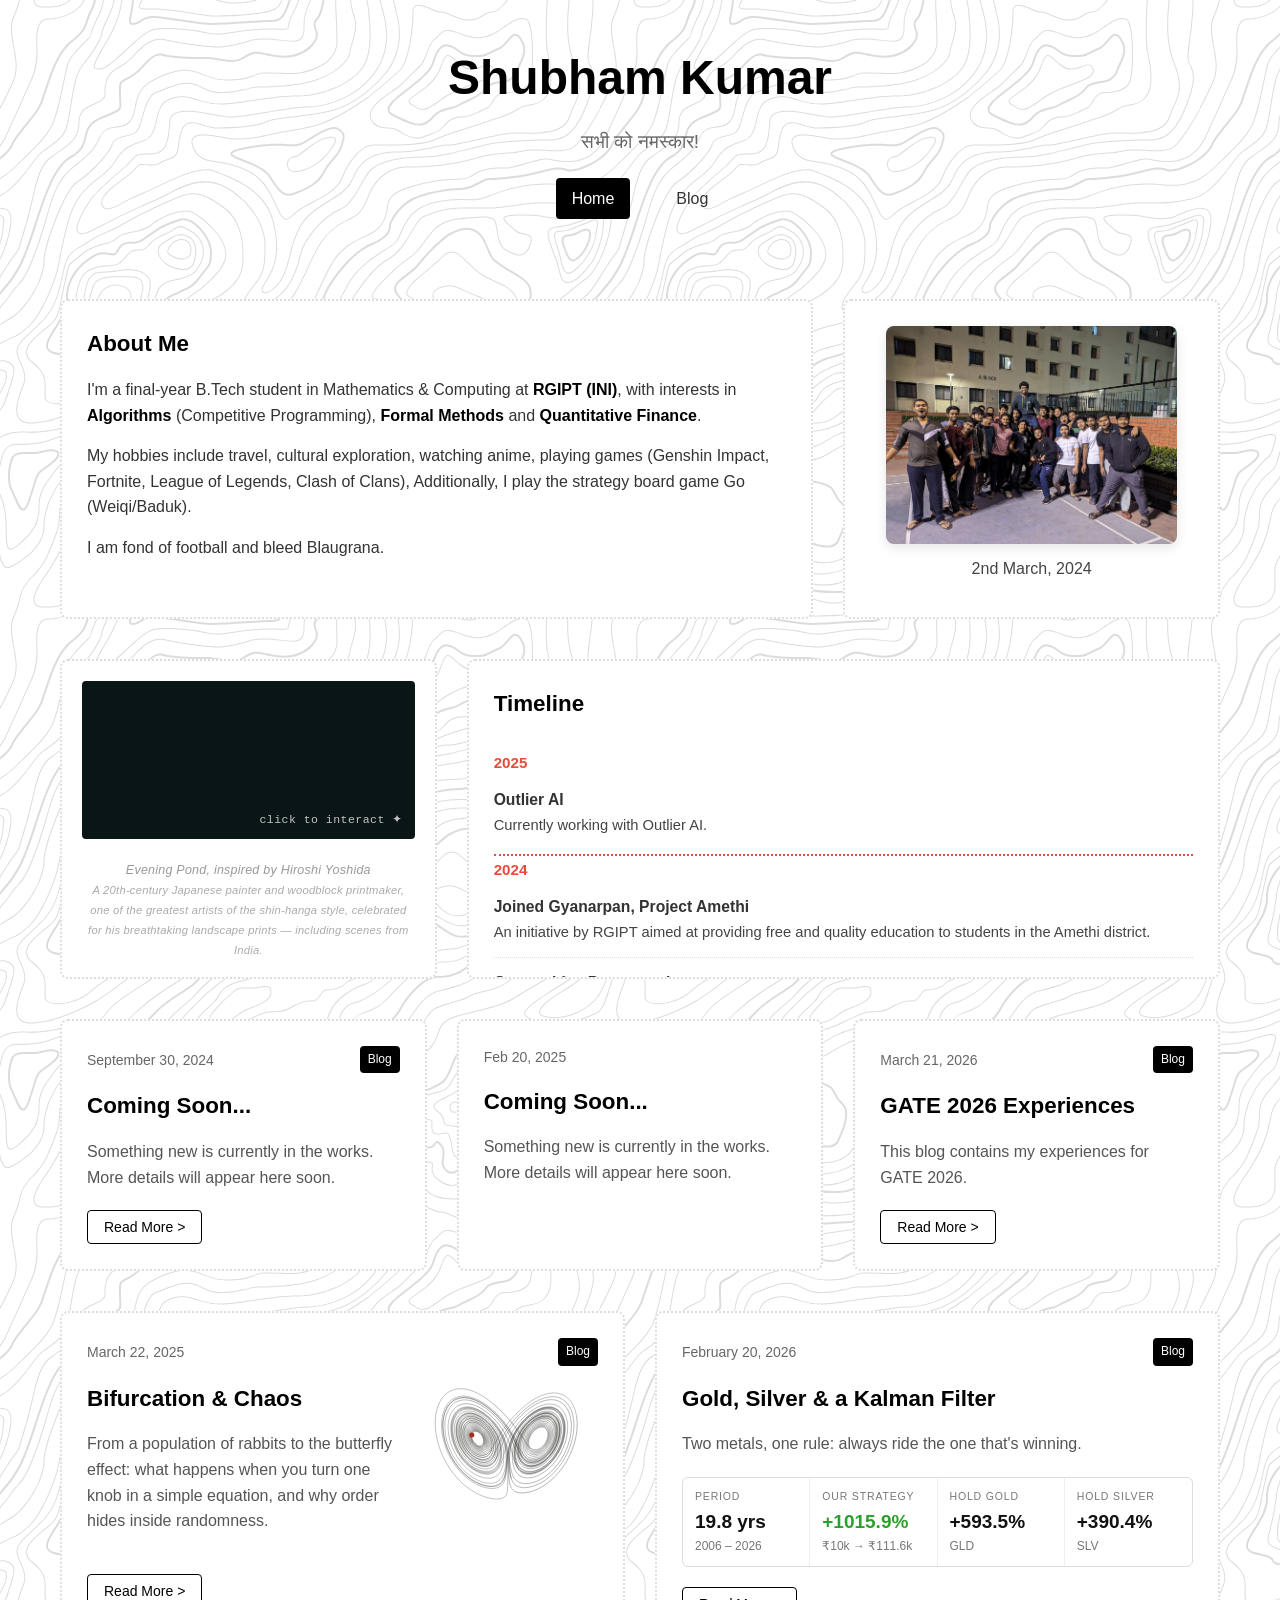
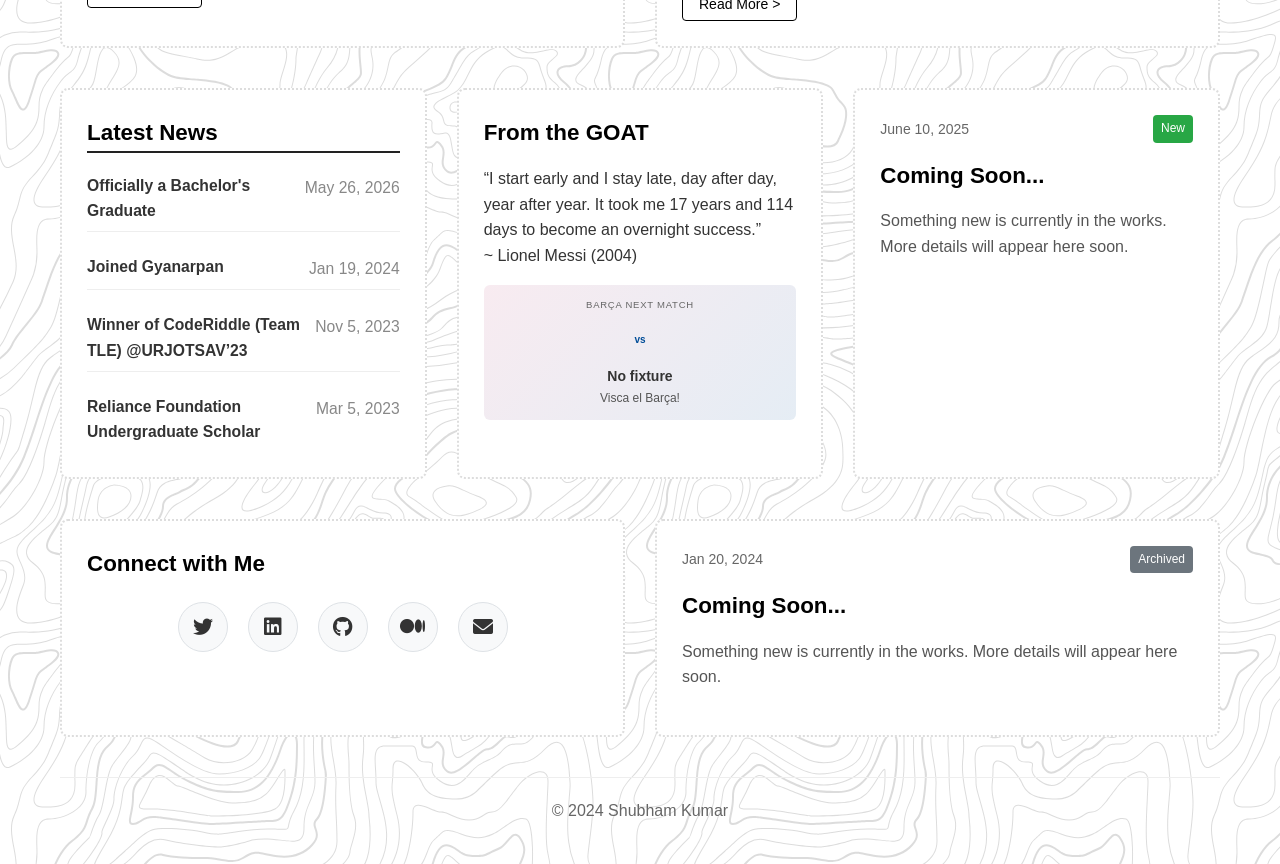
==== commit f7aca98c: "changes in dates" ====
--- a/index.html
+++ b/index.html
@@ -186,7 +186,7 @@
 
                 <div class="content-card">
                     <div class="card-header">
-                        <span class="date">December 20, 2025</span>
+                        <span class="date">February 20, 2026</span>
                         <span class="category">Blog</span>
                     </div>
                     <h3 class="card-title">Gold, Silver &amp; a Kalman Filter</h3>
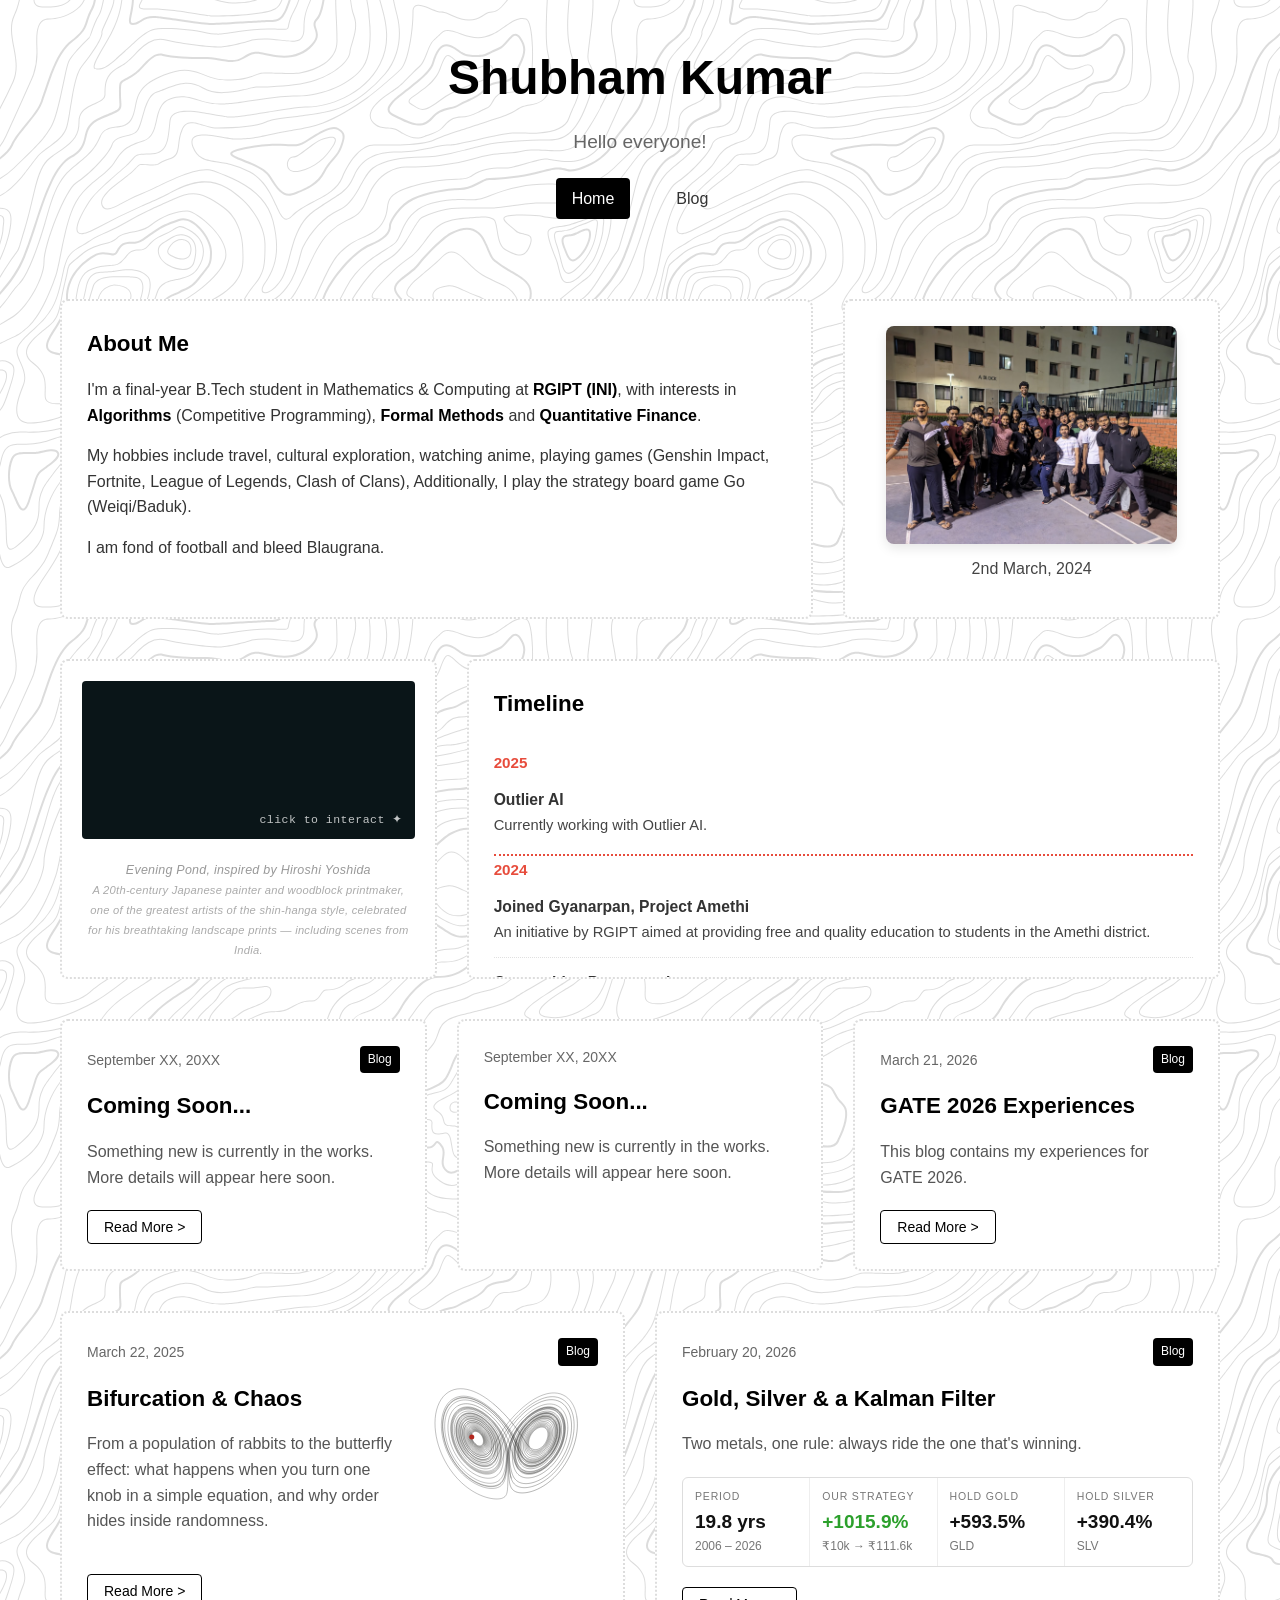
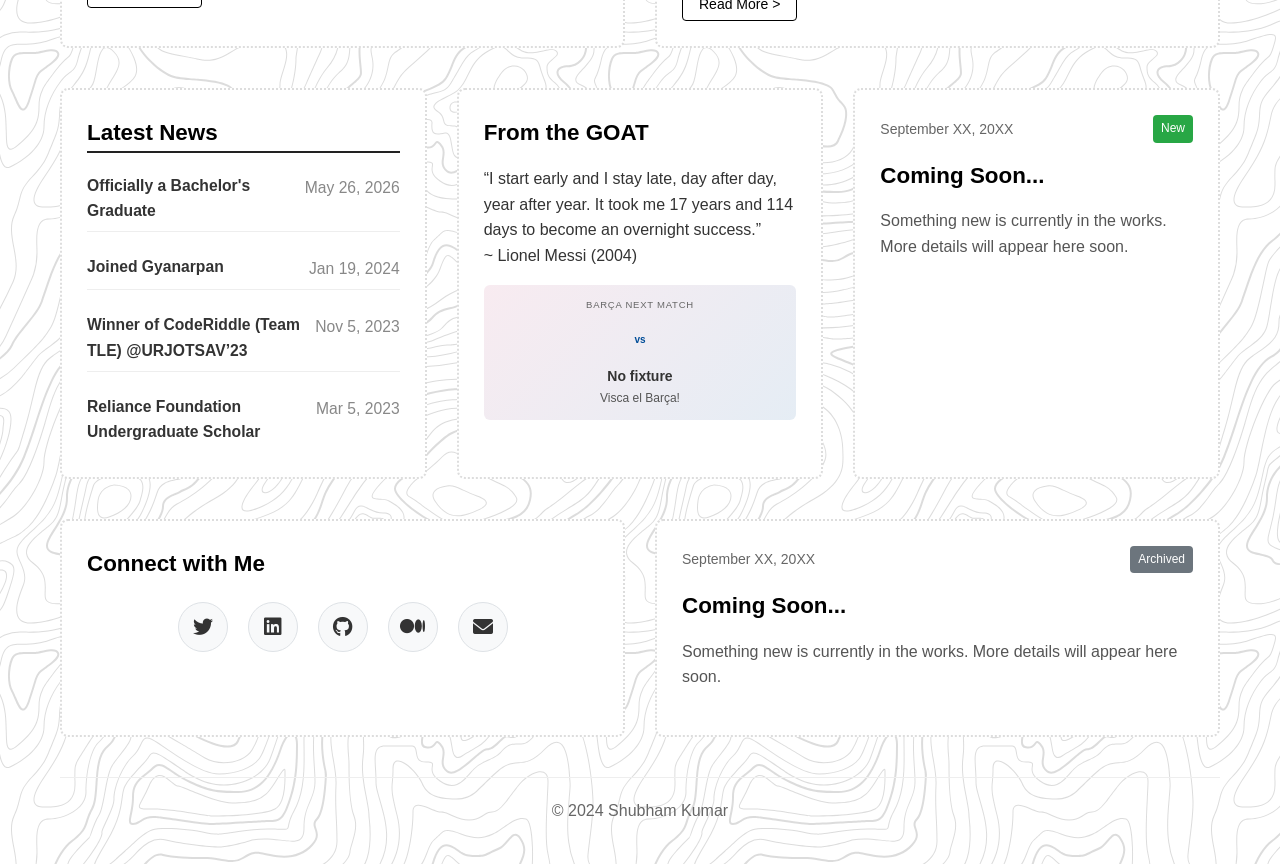
==== commit 607b7a01: "date fixed" ====
--- a/index.html
+++ b/index.html
@@ -138,7 +138,7 @@
             <div class="content-row">
                 <div class="content-card">
                     <div class="card-header">
-                        <span class="date">September 30, 2024</span>
+                        <span class="date">September XX, 20XX</span>
                         <span class="category">Blog</span>
                     </div>
                     <h3 class="card-title">Coming Soon...</h3>
@@ -148,7 +148,7 @@
 
                 <div class="content-card">
                     <div class="card-header">
-                        <span class="date">Feb 20, 2025</span>
+                        <span class="date">September XX, 20XX</span>
                     </div>
                     <h3 class="card-title">Coming Soon...</h3>
                     <p class="card-description">Something new is currently in the works. More details will appear here soon.</p>
@@ -247,7 +247,7 @@
 
                 <div class="content-card">
                     <div class="card-header">
-                        <span class="date">June 10, 2025</span>
+                        <span class="date">September XX, 20XX</span>
                         <span class="new-tag">New</span>
                     </div>
                     <h3 class="card-title">Coming Soon...</h3>
@@ -270,7 +270,7 @@
 
                 <div class="content-card">
                     <div class="card-header">
-                        <span class="date">Jan 20, 2024</span>
+                        <span class="date">September XX, 20XX</span>
                         <span class="archived-tag">Archived</span>
                     </div>
                     <h3 class="card-title">Coming Soon...</h3>
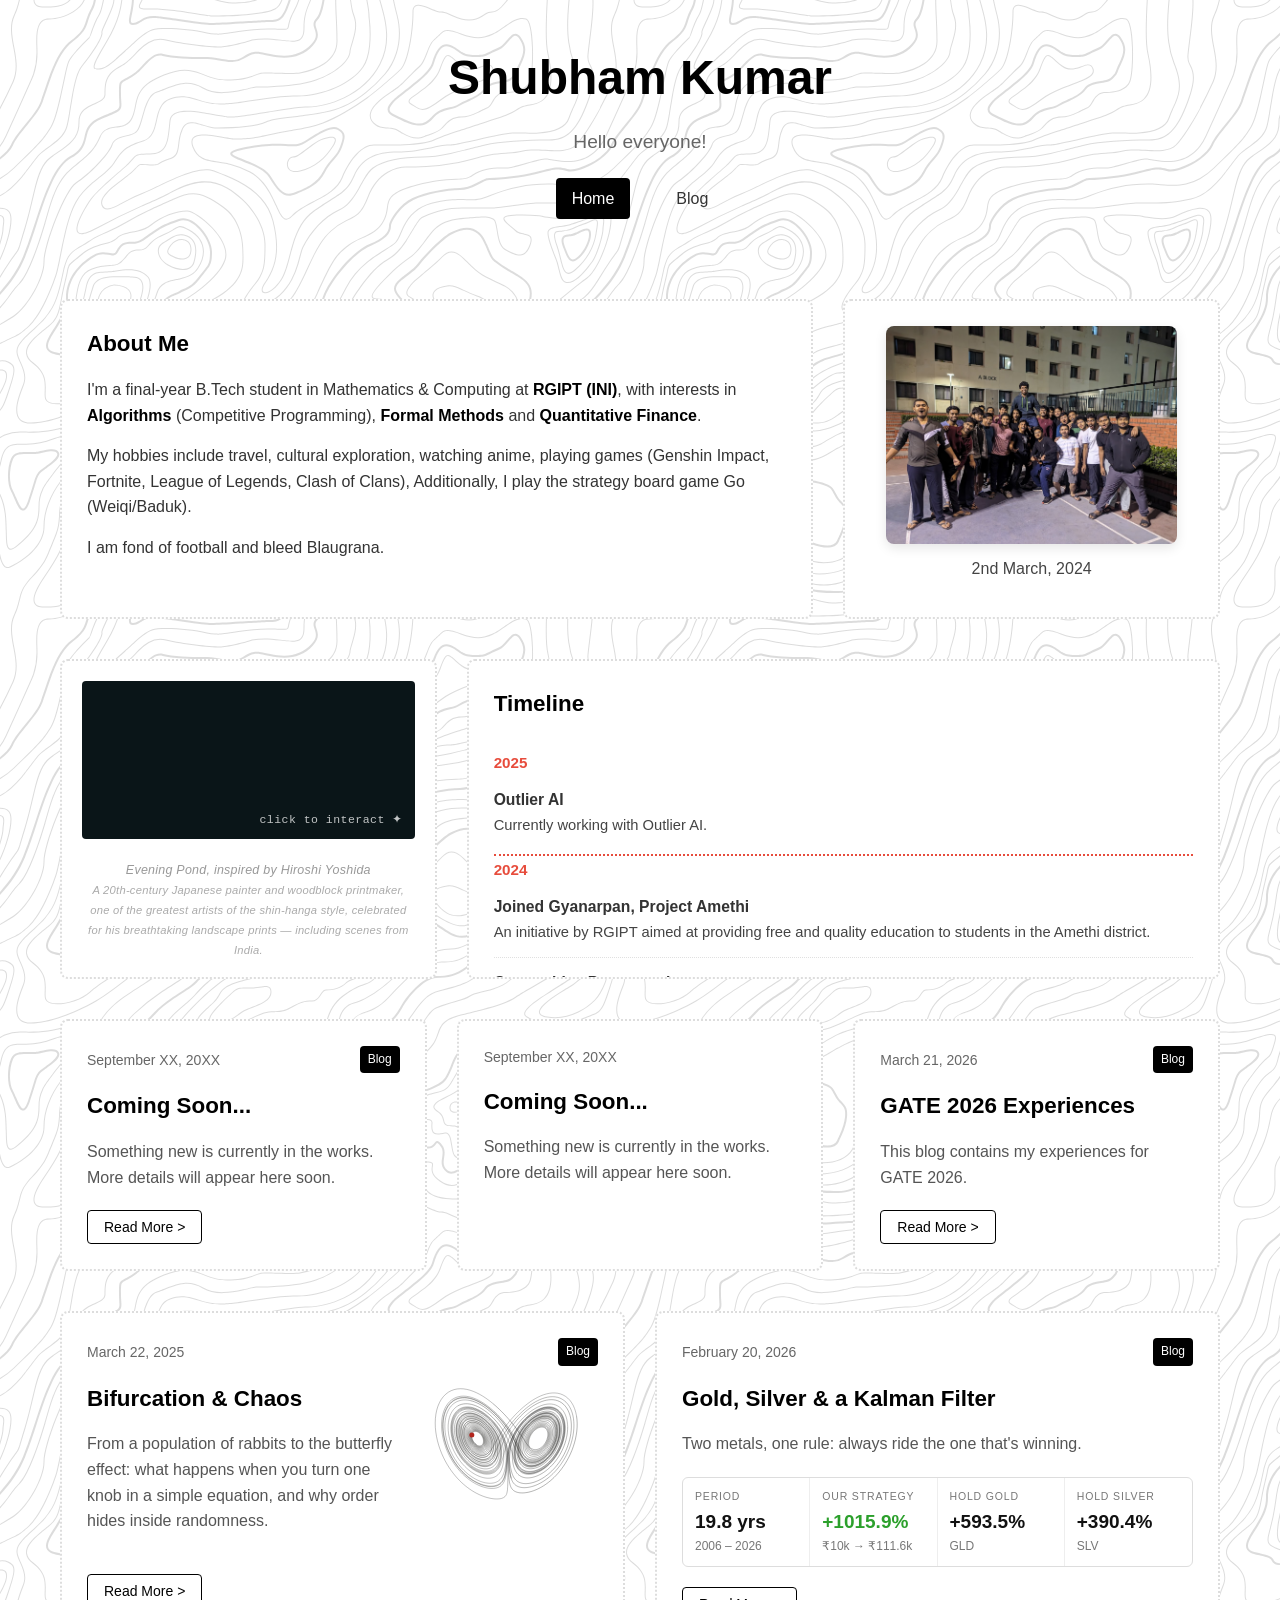
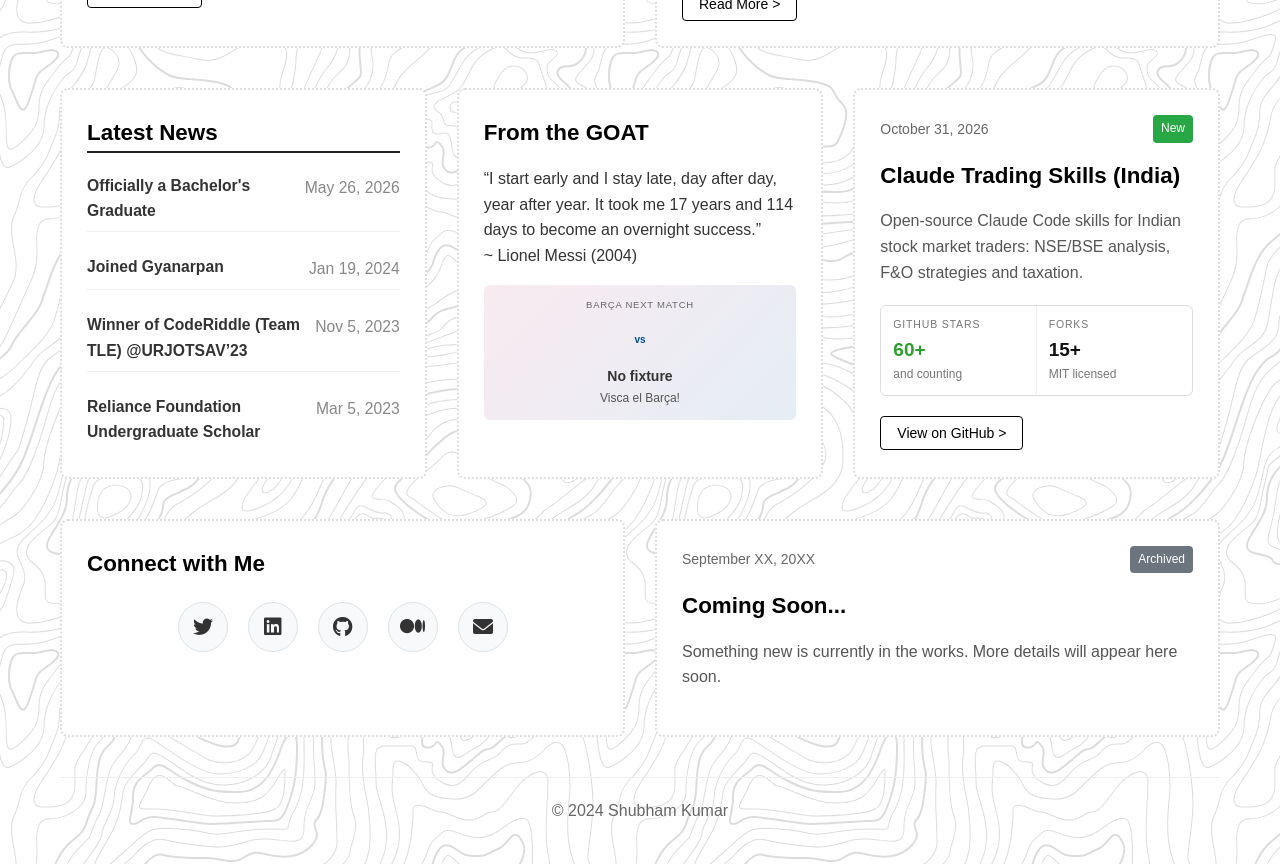
==== commit 6ae0a1ff: "update index.html and styles.css to improve layout and design." ====
--- a/index.html
+++ b/index.html
@@ -247,11 +247,16 @@
 
                 <div class="content-card">
                     <div class="card-header">
-                        <span class="date">September XX, 20XX</span>
+                        <span class="date">October 31, 2026</span>
                         <span class="new-tag">New</span>
                     </div>
-                    <h3 class="card-title">Coming Soon...</h3>
-                    <p class="card-description">Something new is currently in the works. More details will appear here soon.</p>
+                    <h3 class="card-title">Claude Trading Skills (India)</h3>
+                    <p class="card-description">Open-source Claude Code skills for Indian stock market traders: NSE/BSE analysis, F&amp;O strategies and taxation.</p>
+                    <div class="home-stats home-stats-2" role="group" aria-label="GitHub repository stats">
+                        <div class="win"><span class="k">GitHub stars</span><span class="v">60+</span><span class="s">and counting</span></div>
+                        <div><span class="k">Forks</span><span class="v">15+</span><span class="s">MIT licensed</span></div>
+                    </div>
+                    <button class="read-more-btn" onclick="window.open('https://github.com/Shubhamkumartrichy/claude-trading-skills-india', '_blank', 'noopener')">View on GitHub ></button>
                 </div>
             </div>
 
@@ -518,7 +523,7 @@
 (function () {
     const box = document.getElementById('barcaNext');
     if (!box) return;
-    const API = 'https://www.thesportsdb.com/api/v1/json/3/eventsnext.php?id=133739';
+    const API = 'https://www.thesportsdb.com/api/v1/json/123/eventsnext.php?id=133739';
     const KEY = 'barcaNextCache';
     const $ = id => document.getElementById(id);
     let kickoff = null;
--- a/styles.css
+++ b/styles.css
@@ -342,6 +342,12 @@
     .home-stats { grid-template-columns: 1fr 1fr; }
     .home-stats > div:nth-child(2) { border-right: 0; }
     .home-stats > div:nth-child(-n+2) { border-bottom: 1px solid #eee; }
+    .home-stats-2 > div:nth-child(-n+2) { border-bottom: 0; }
+}
+
+/* Two-column variant (GitHub project card) */
+.home-stats-2 {
+    grid-template-columns: 1fr 1fr;
 }
 
 /* AlphaGo Section */
